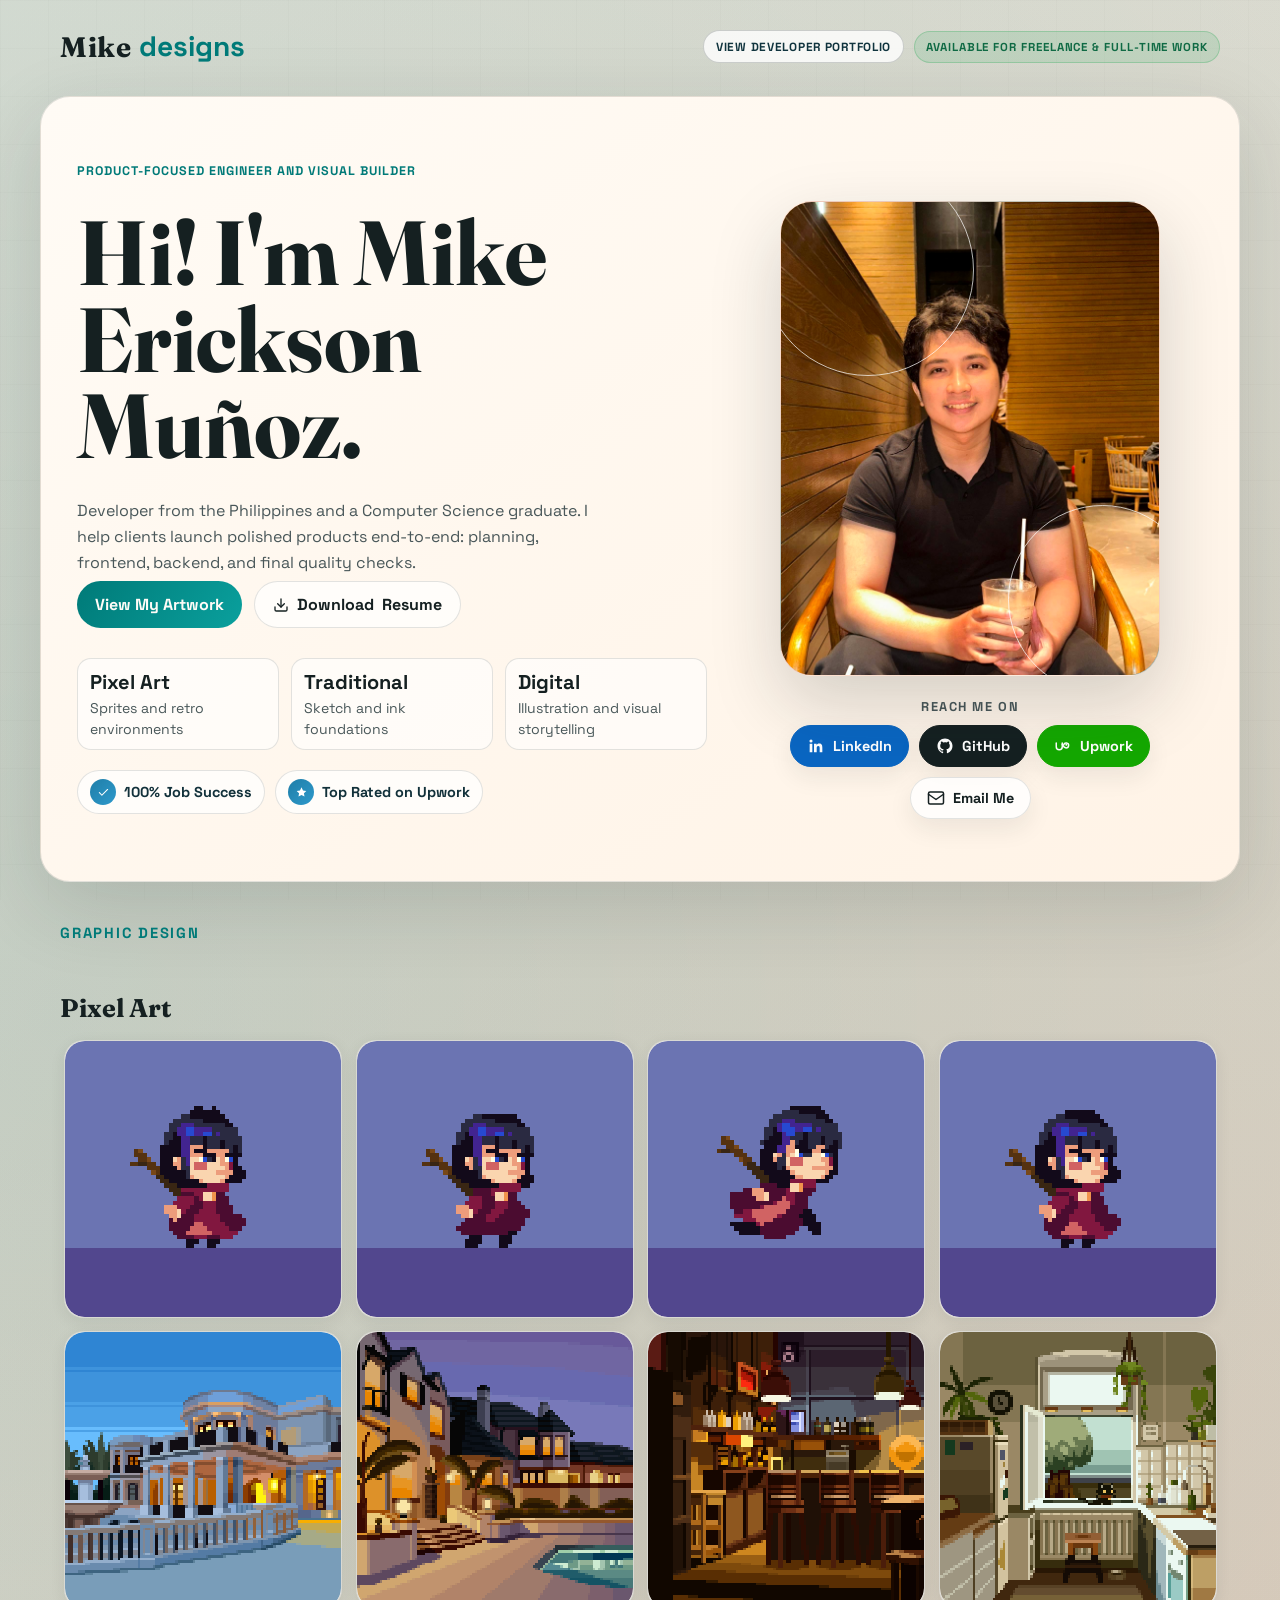
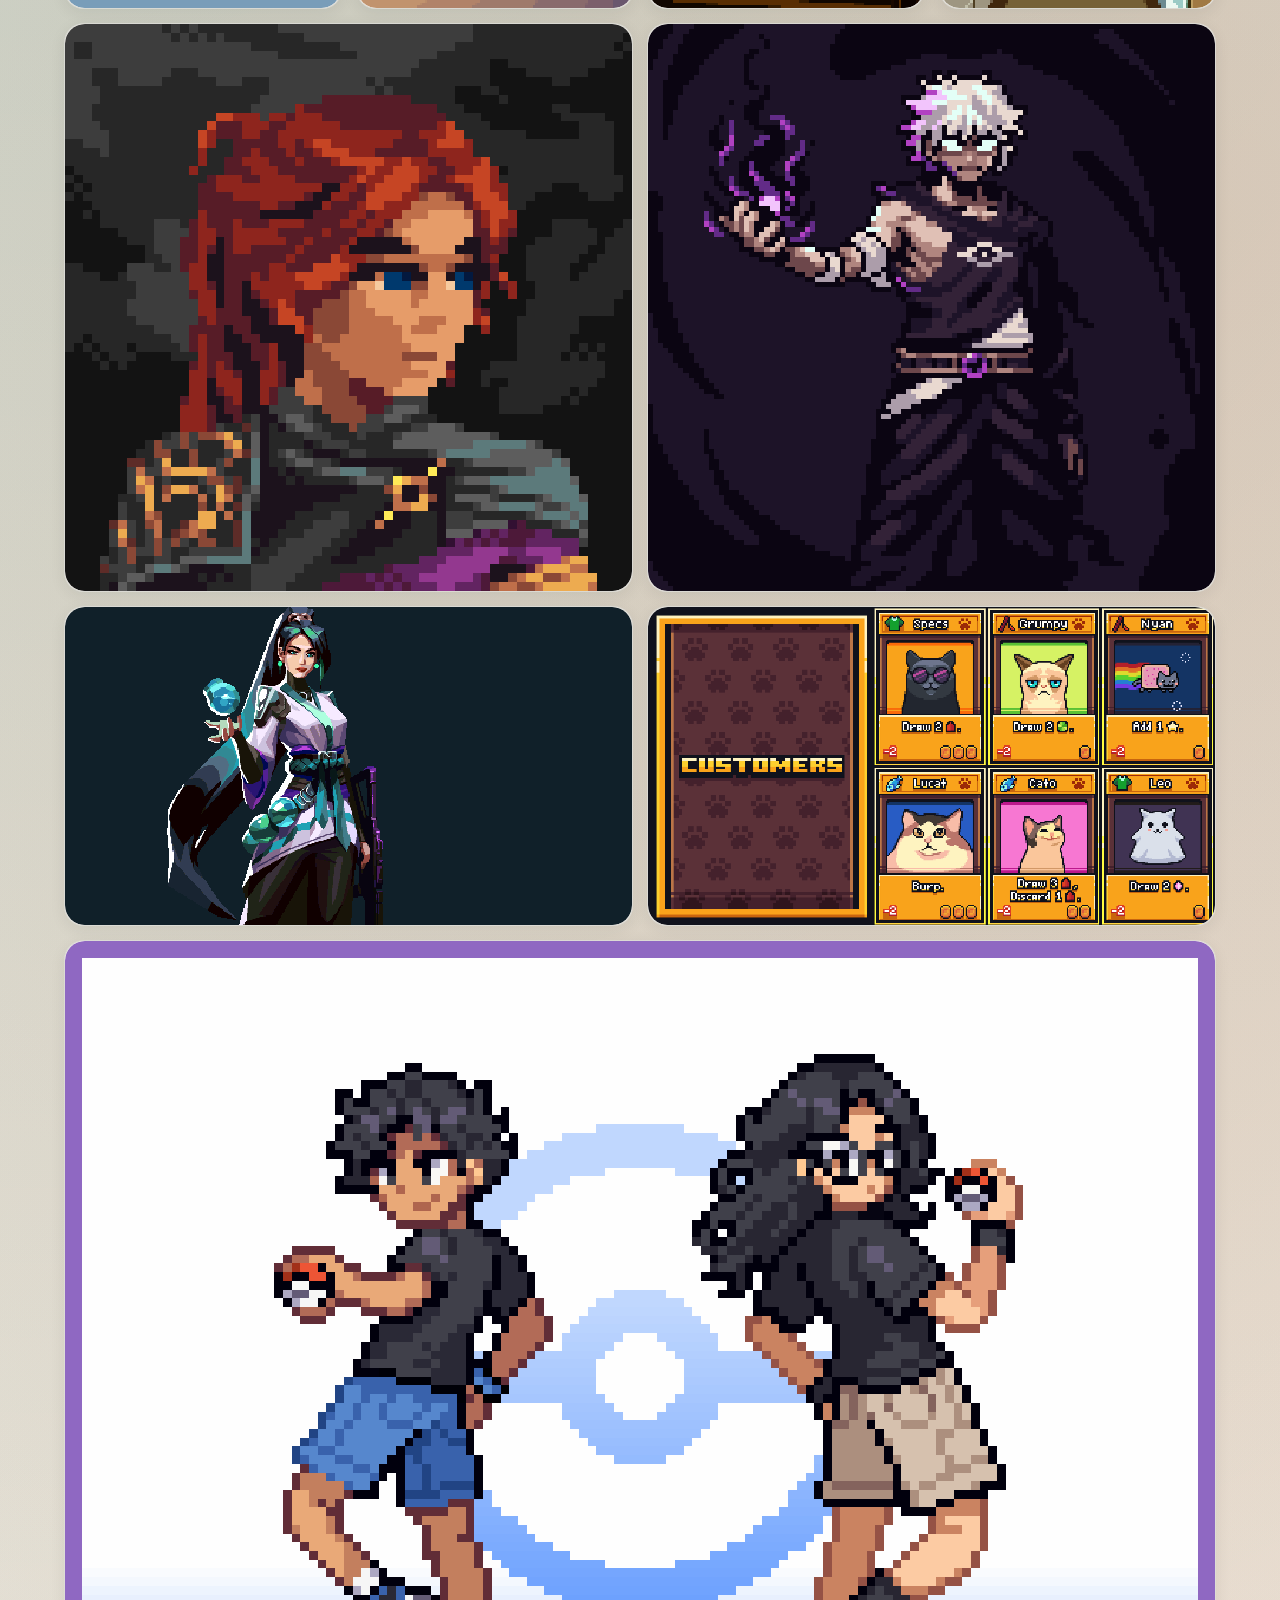
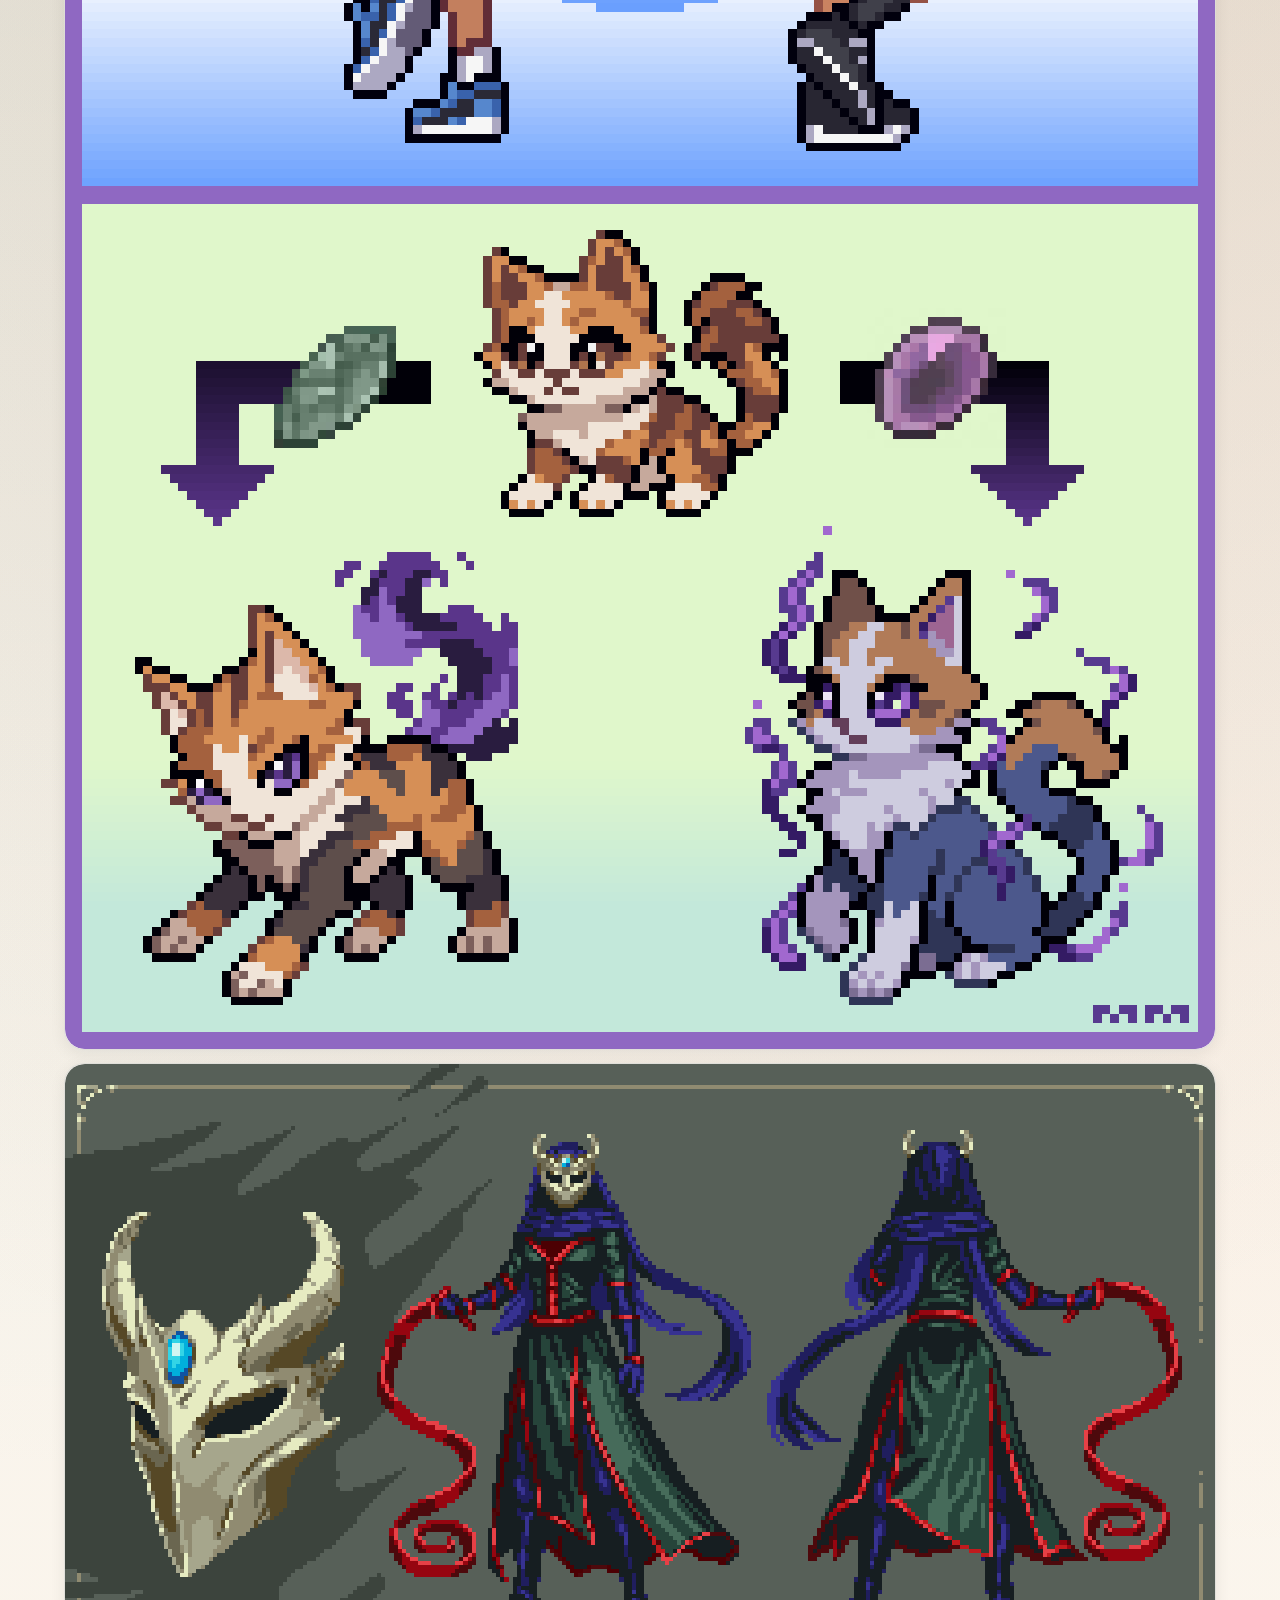
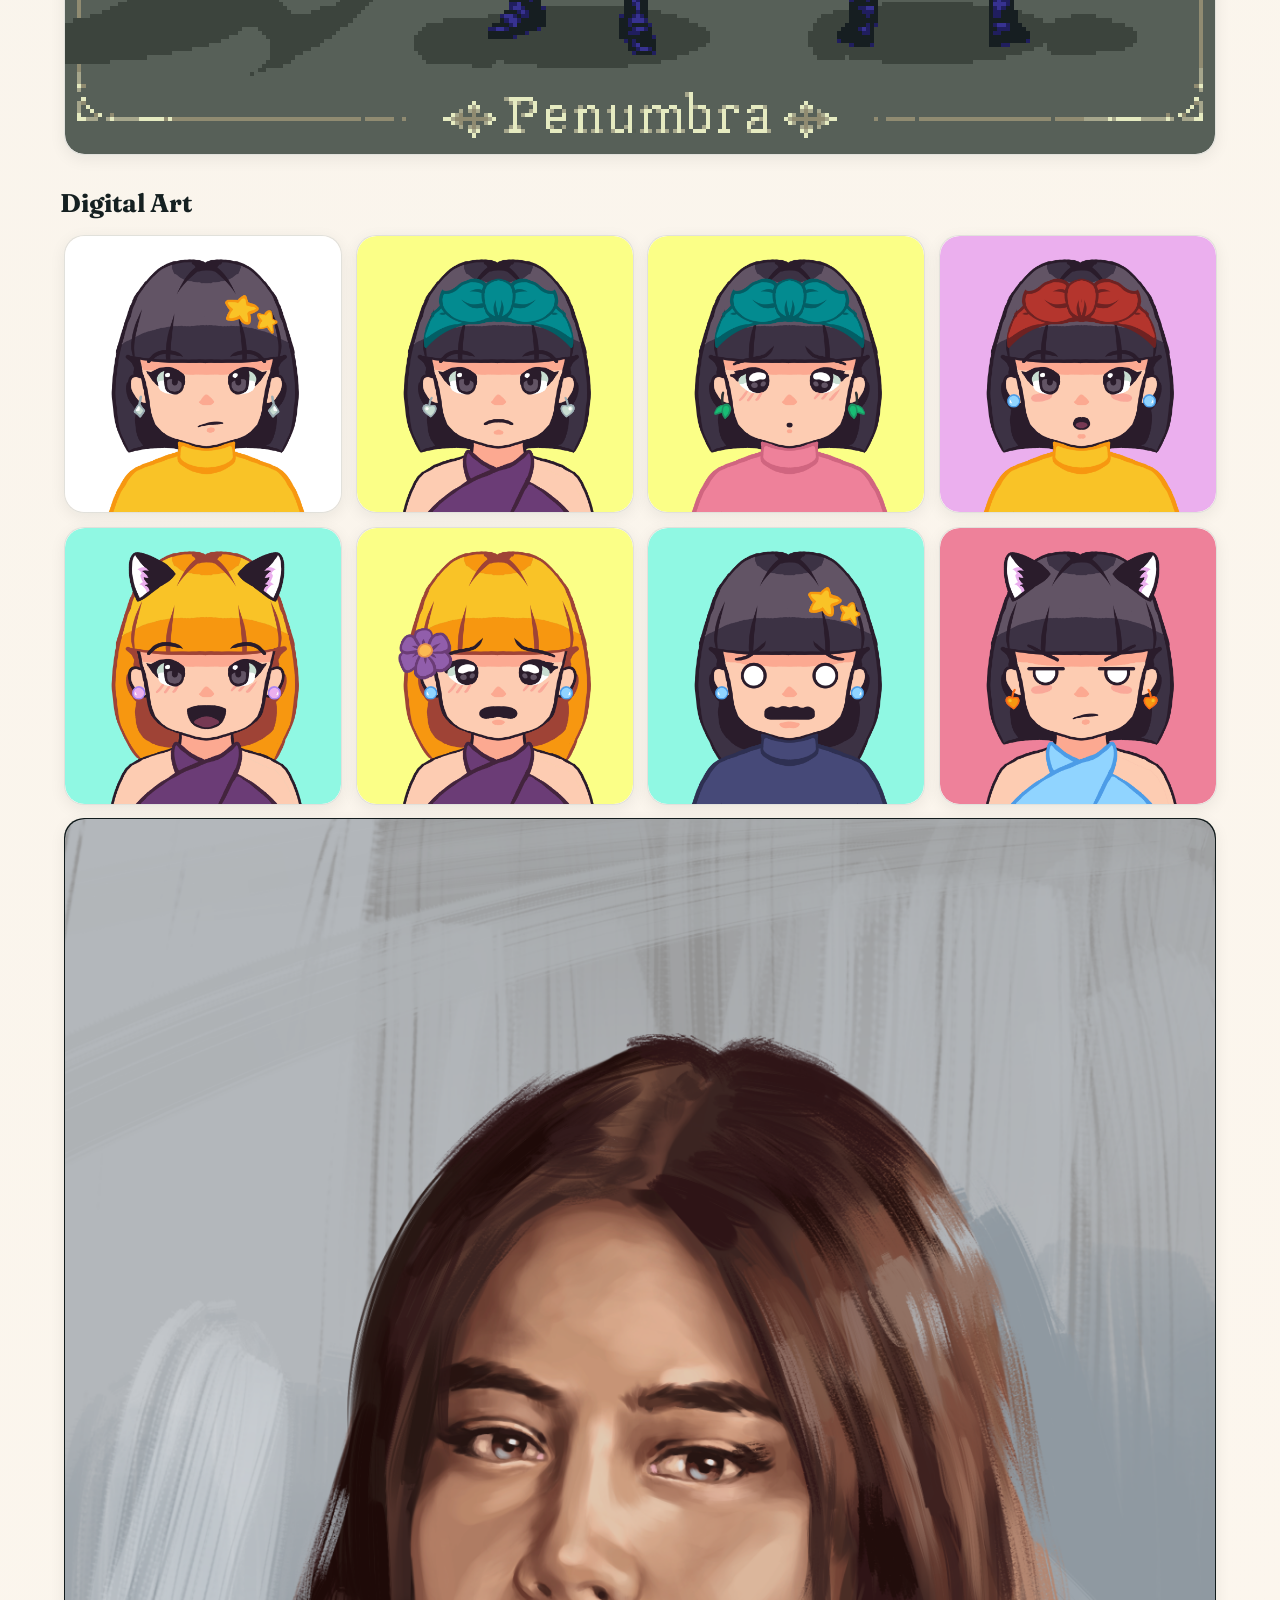
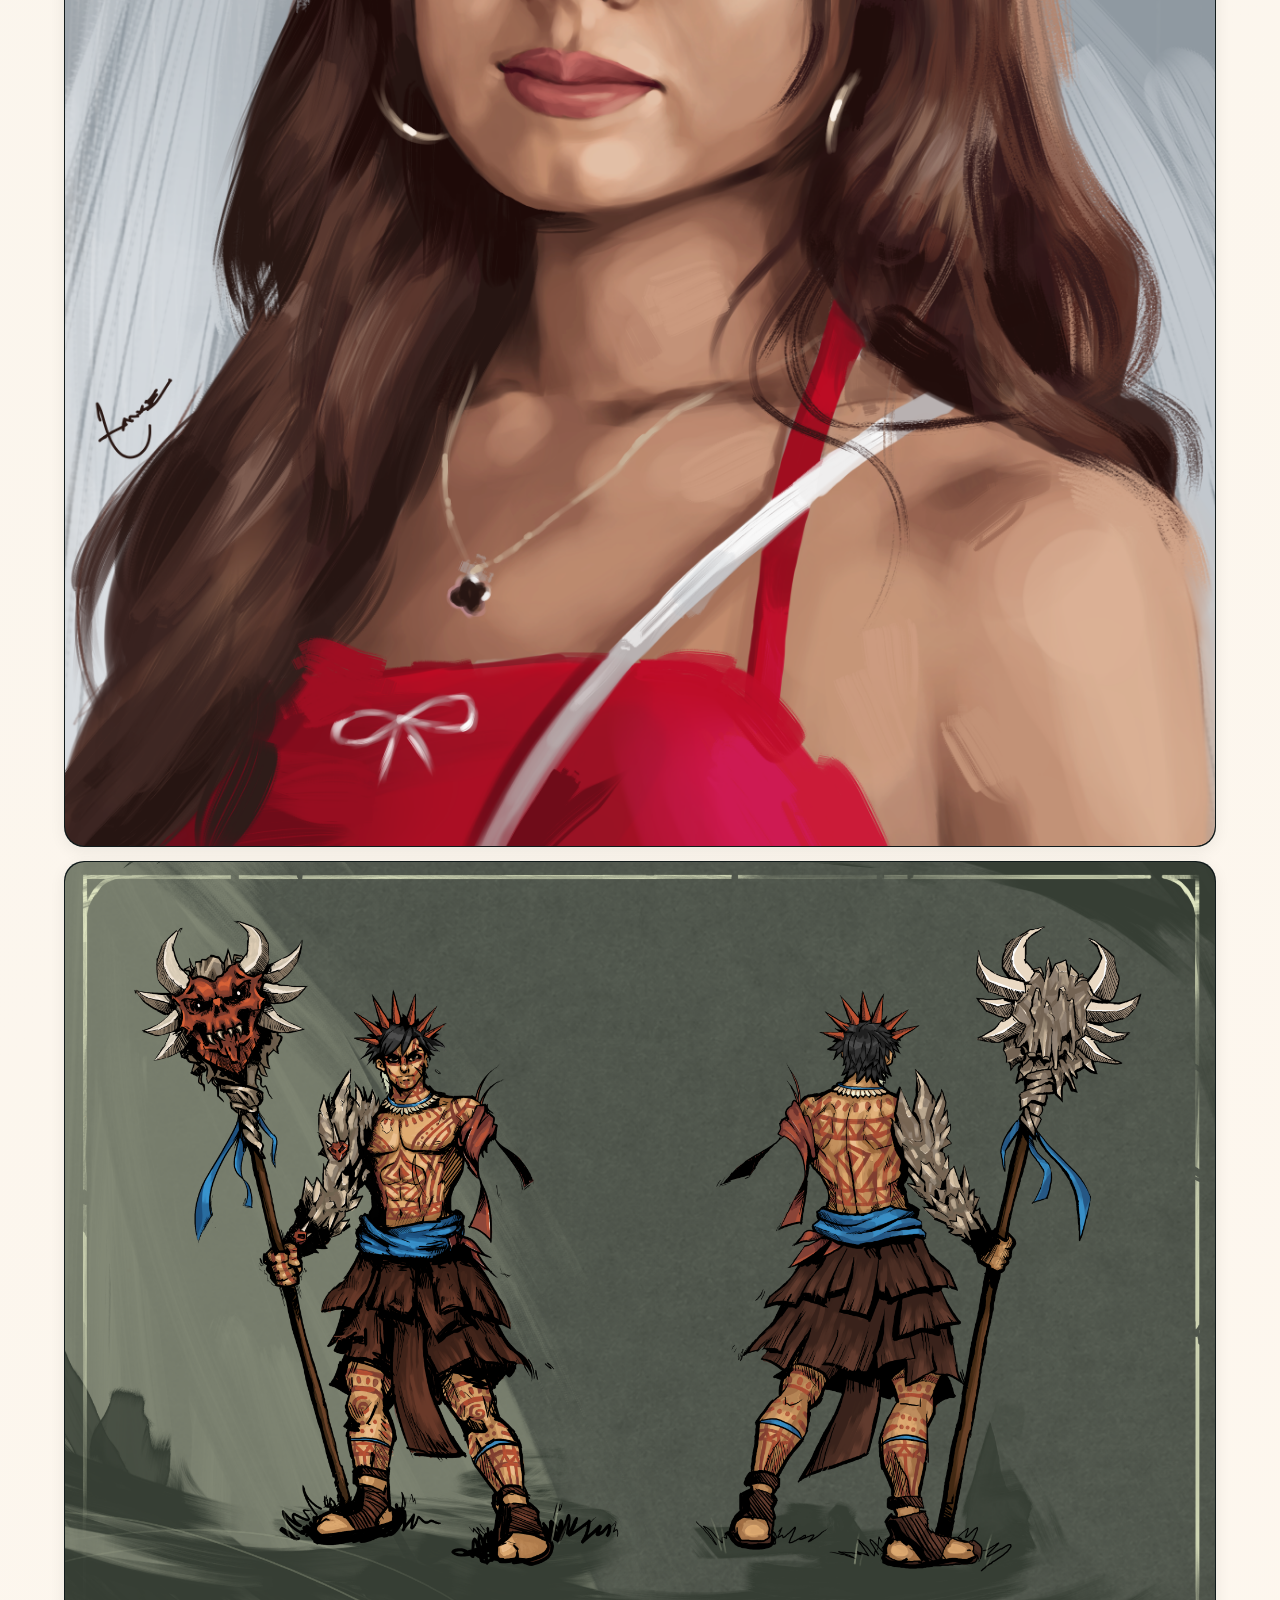
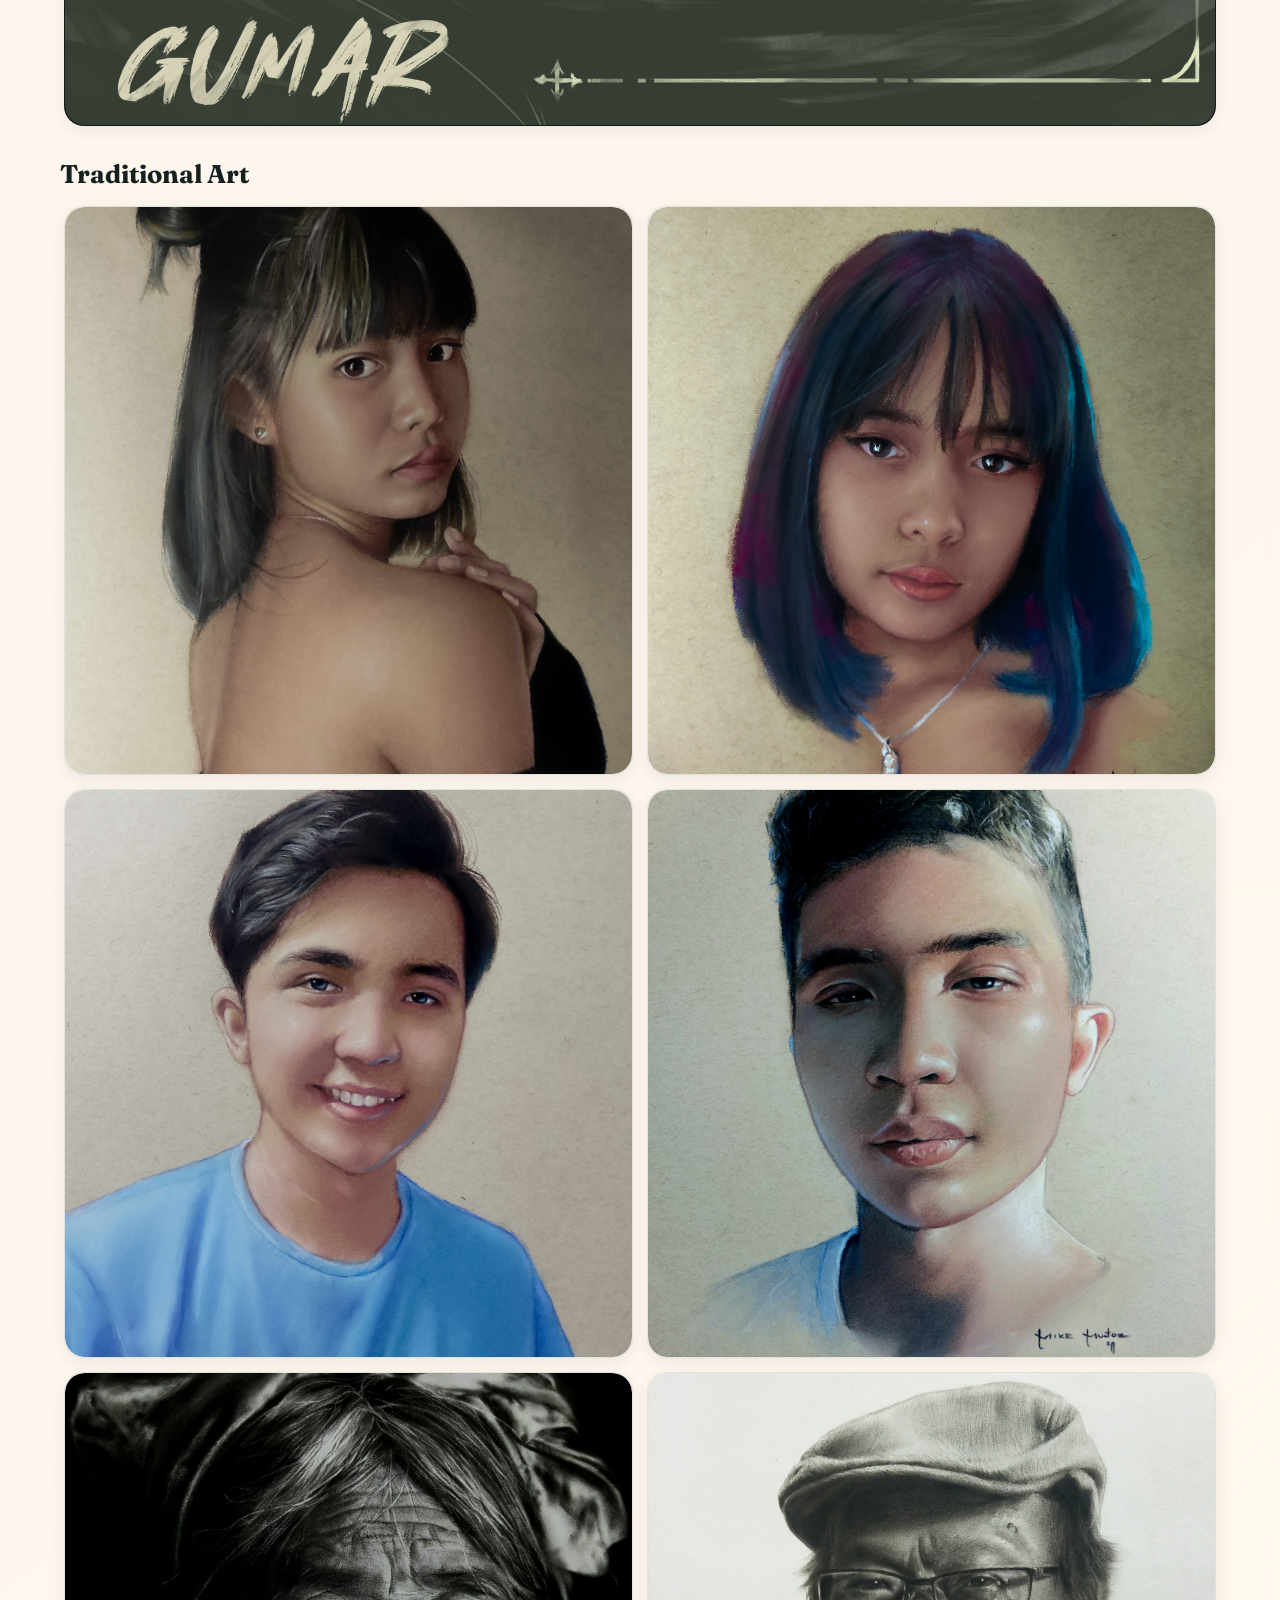
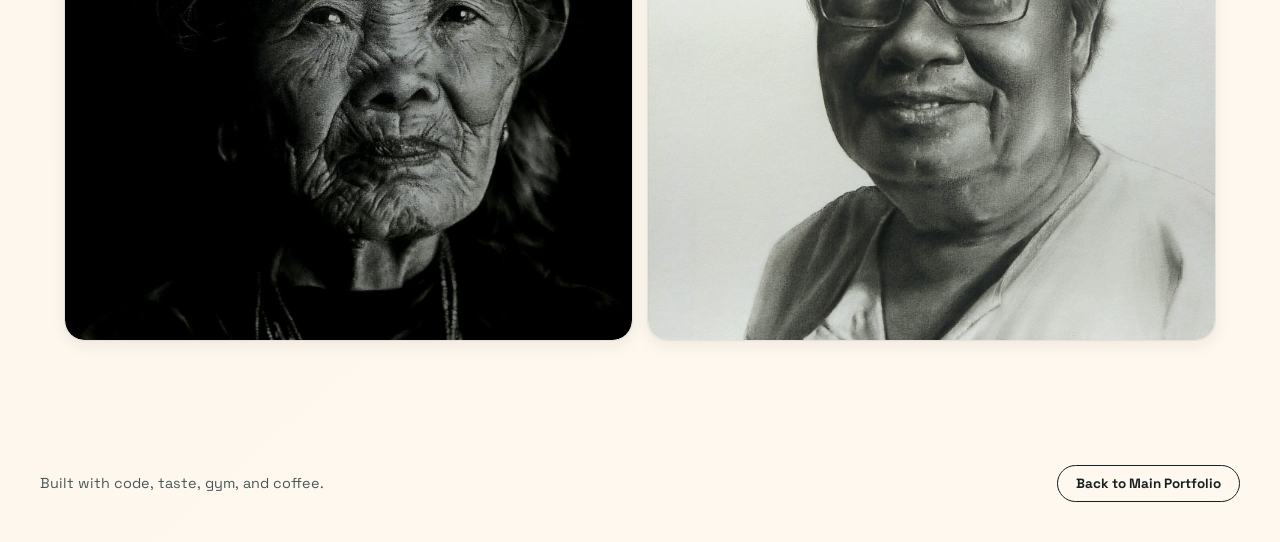
==== graphic-design.html @ b0fb74a9 "feat: add dedicated graphic design portfolio and hero/nav refinements" ====
<!DOCTYPE html>
<html lang="en">
<head>
  <meta charset="UTF-8" />
  <title>Mike Munoz | Graphic Design</title>
  <meta name="viewport" content="width=device-width, initial-scale=1.0" />
  <link rel="icon" href="assets/favicon.png" />
  <link rel="stylesheet" href="style.css" />
  <link rel="preconnect" href="https://fonts.googleapis.com" />
  <link rel="preconnect" href="https://fonts.gstatic.com" crossorigin />
  <link href="https://fonts.googleapis.com/css2?family=Fraunces:opsz,wght@9..144,600;9..144,700&family=Space+Grotesk:wght@400;500;700&display=swap" rel="stylesheet" />
</head>
<body>

<nav class="nav">
  <h2 class="brand-rotator">
    <span class="brand-static">Mike</span>
    <span class="rotator-window" aria-hidden="true">
      <span class="rotator-track">
        <span class="rotator-word">designs</span>
      </span>
    </span>
  </h2>

  <div class="nav-cta">
    <a href="index.html" class="portfolio-switch-btn">View Developer Portfolio</a>
    <span class="availability-pill">Available for freelance &amp; full-time work</span>
  </div>
</nav>

<section class="hero-editorial">
  <div class="hero-left">
    <p class="eyebrow">Product-focused engineer and visual builder</p>
    <div class="hero-inline-photo" aria-hidden="true">
      <img src="assets/self2.jpg" alt="" />
    </div>
    <h1>Hi! I'm Mike Erickson Muñoz.</h1>
    <p class="hero-copy">Developer from the Philippines and a Computer Science graduate. I help clients launch polished products end-to-end: planning, frontend, backend, and final quality checks.</p>
    <div class="cta-row">
      <a href="#graphic-gallery" class="cta primary">View My Artwork</a>
      <a href="Mike%20Munoz%20Resume.pdf" class="cta ghost" download>
        <svg width="16" height="16" viewBox="0 0 24 24" fill="none" stroke="currentColor" stroke-width="2" stroke-linecap="round" stroke-linejoin="round" aria-hidden="true"><path d="M21 15v4a2 2 0 0 1-2 2H5a2 2 0 0 1-2-2v-4"/><path d="M7 10l5 5 5-5"/><path d="M12 15V3"/></svg>
        <span class="cta-label-download">Download</span>
        <span class="cta-label-resume">Resume</span>
      </a>
    </div>
    <div class="hero-metrics">
      <div>
        <strong>Pixel Art</strong>
        <span>Sprites and retro environments</span>
      </div>
      <div>
        <strong>Traditional</strong>
        <span>Sketch and ink foundations</span>
      </div>
      <div>
        <strong>Digital</strong>
        <span>Illustration and visual storytelling</span>
      </div>
    </div>
    <div class="upwork-proof hero-proof hero-proof--laptop" aria-label="Upwork achievements">
      <div class="proof-badge">
        <span class="badge-icon" aria-hidden="true">
          <svg viewBox="0 0 24 24" focusable="false" aria-hidden="true">
            <path d="M20.29 5.71a1 1 0 0 0-1.41 0L9 15.59l-3.88-3.88a1 1 0 1 0-1.41 1.41l4.59 4.59a1 1 0 0 0 1.41 0l10.59-10.59a1 1 0 0 0-.01-1.41z"/>
          </svg>
        </span>
        <span>100% Job Success</span>
      </div>
      <div class="proof-badge">
        <span class="badge-icon" aria-hidden="true">
          <svg viewBox="0 0 24 24" focusable="false" aria-hidden="true">
            <path d="M12 2.5l2.77 5.62 6.2.9-4.48 4.37 1.06 6.18L12 16.66l-5.55 2.91 1.06-6.18L3.03 9.02l6.2-.9L12 2.5z"/>
          </svg>
        </span>
        <span>Top Rated on Upwork</span>
      </div>
    </div>
  </div>

  <div class="hero-right">
    <div class="portrait-card">
      <img src="assets/self2.jpg" alt="Mike portrait" class="portrait-image" />
      <div class="orbit orbit-a"></div>
      <div class="orbit orbit-b"></div>
    </div>
    <div class="hero-contact-card" aria-label="Contact links">
      <span class="hero-contact-label">Reach me on</span>
      <div class="hero-contact-actions">
        <a href="https://www.linkedin.com/in/mike-erickson-mu%C3%B1oz-6375aa391" target="_blank" rel="noopener noreferrer" class="hero-contact-btn hero-contact-btn--linkedin">
          <svg width="18" height="18" viewBox="0 0 24 24" fill="currentColor" aria-hidden="true"><path d="M20.45 20.45h-3.56v-5.57c0-1.33-.02-3.03-1.85-3.03-1.85 0-2.13 1.44-2.13 2.93v5.67H9.35V9h3.42v1.56h.05c.48-.9 1.64-1.85 3.37-1.85 3.6 0 4.26 2.37 4.26 5.46v6.28zM5.34 7.43a2.07 2.07 0 1 1 0-4.14 2.07 2.07 0 0 1 0 4.14zM7.12 20.45H3.55V9h3.57v11.45z"/></svg>
          LinkedIn
        </a>
        <a href="https://github.com/CreativeChonker" target="_blank" rel="noopener" class="hero-contact-btn hero-contact-btn--solid">
          <svg width="18" height="18" viewBox="0 0 24 24" fill="currentColor" aria-hidden="true"><path d="M12 2C6.477 2 2 6.484 2 12.017c0 4.425 2.865 8.18 6.839 9.504.5.092.682-.217.682-.483 0-.237-.008-.868-.013-1.703-2.782.605-3.369-1.343-3.369-1.343-.454-1.158-1.11-1.466-1.11-1.466-.908-.62.069-.608.069-.608 1.003.07 1.531 1.032 1.531 1.032.892 1.53 2.341 1.088 2.91.832.092-.647.35-1.088.636-1.338-2.22-.253-4.555-1.113-4.555-4.951 0-1.093.39-1.988 1.029-2.688-.103-.253-.446-1.272.098-2.65 0 0 .84-.27 2.75 1.026A9.564 9.564 0 0112 6.844c.85.004 1.705.115 2.504.337 1.909-1.296 2.747-1.027 2.747-1.027.546 1.379.202 2.398.1 2.651.64.7 1.028 1.595 1.028 2.688 0 3.848-2.339 4.695-4.566 4.943.359.309.678.92.678 1.855 0 1.338-.012 2.419-.012 2.747 0 .268.18.58.688.482A10.019 10.019 0 0022 12.017C22 6.484 17.522 2 12 2z"/></svg>
          GitHub
        </a>
        <a href="https://www.upwork.com" target="_blank" rel="noopener noreferrer" class="hero-contact-btn hero-contact-btn--upwork">
          <svg width="18" height="18" viewBox="0 0 24 24" fill="none" stroke="currentColor" stroke-width="2" stroke-linecap="round" stroke-linejoin="round" aria-hidden="true"><path d="M3 8v5a4 4 0 0 0 8 0V8"/><path d="M11 10c1.2 2.8 3 4.5 5.2 4.5a3.3 3.3 0 1 0-3.2-4.1"/><circle cx="16.4" cy="10.3" r="1.3" fill="currentColor" stroke="none"/></svg>
          Upwork
        </a>
        <a href="https://mail.google.com/mail/?view=cm&fs=1&to=mikemnz431@gmail.com" target="_blank" rel="noopener noreferrer" class="hero-contact-btn hero-contact-btn--outline">
          <svg width="18" height="18" viewBox="0 0 24 24" fill="none" stroke="currentColor" stroke-width="2" stroke-linecap="round" stroke-linejoin="round" aria-hidden="true"><rect x="2" y="4" width="20" height="16" rx="2"/><path d="M22 7l-10 7L2 7"/></svg>
          Email Me
        </a>
      </div>
    </div>
  </div>
</section>

<main>
  <section id="graphic-gallery" class="content-section graphic-design-section">
    <div class="section-intro">
      <p class="section-kicker">Graphic design</p>
    </div>

    <div class="art-group">
      <h4 class="art-group-title">Pixel Art</h4>
      <div class="pixel-gallery">
        <div class="pixel-item"><img src="assets/pixel/pixel-char-idle.gif" alt="Character idle animation" /></div>
        <div class="pixel-item"><img src="assets/pixel/pixel-char-jump.gif" alt="Character jump animation" /></div>
        <div class="pixel-item"><img src="assets/pixel/pixel-char-run.gif" alt="Character run animation" /></div>
        <div class="pixel-item"><img src="assets/pixel/pixel-char-death.gif" alt="Character death animation" /></div>

        <div class="pixel-item"><img src="assets/pixel/pixel-bg-84.png" alt="Pixel background 84" /></div>
        <div class="pixel-item"><img src="assets/pixel/pixel-bg-103.png" alt="Pixel background 103" /></div>
        <div class="pixel-item"><img src="assets/pixel/pixel-bg-106.png" alt="Pixel background 106" /></div>
        <div class="pixel-item"><img src="assets/pixel/pixel-bg-107.png" alt="Pixel background 107" /></div>

        <div class="pixel-item span-2"><img src="assets/pixel/pixel-maelle.png" alt="Pixel portrait Maelle" /></div>
        <div class="pixel-item span-2"><img src="assets/pixel/pixel-study.png" alt="Pixel art study" /></div>

        <div class="pixel-item span-2 wide"><img src="assets/pixel/pixel-sage-bg.gif" alt="Sage background animation" /></div>
        <div class="pixel-item span-2 wide"><img src="assets/pixel/pixel-card-game.png" alt="Pixel card game scene" /></div>

        <div class="pixel-item span-4"><img src="assets/pixel/pixel-happybday.png" alt="Happy birthday pixel artwork" /></div>
        <div class="pixel-item span-4"><img src="assets/pixel/concept_penumbra_10x.png" alt="Pixel art concept Penumbra" /></div>
      </div>
    </div>

    <div class="art-group">
      <h4 class="art-group-title">Digital Art</h4>
      <div class="pixel-gallery digital-gallery">
        <div class="pixel-item"><img src="assets/digital/1.jpg" alt="Digital artwork 1" /></div>
        <div class="pixel-item"><img src="assets/digital/2.jpg" alt="Digital artwork 2" /></div>
        <div class="pixel-item"><img src="assets/digital/3.jpg" alt="Digital artwork 3" /></div>
        <div class="pixel-item"><img src="assets/digital/4.jpg" alt="Digital artwork 4" /></div>
        <div class="pixel-item"><img src="assets/digital/5.jpg" alt="Digital artwork 5" /></div>
        <div class="pixel-item"><img src="assets/digital/6.jpg" alt="Digital artwork 6" /></div>
        <div class="pixel-item"><img src="assets/digital/7.jpg" alt="Digital artwork 7" /></div>
        <div class="pixel-item"><img src="assets/digital/8.jpg" alt="Digital artwork 8" /></div>
        <div class="pixel-item span-4"><img src="assets/digital/New3.png" alt="Digital artwork New3" /></div>
        <div class="pixel-item span-4"><img src="assets/digital/gumar_concept.png" alt="Digital artwork Gumar concept" /></div>
      </div>
    </div>

    <div class="art-group">
      <h4 class="art-group-title">Traditional Art</h4>
      <div class="pixel-gallery art-gallery">
        <div class="pixel-item span-2"><img src="assets/trad/color2.jpg" alt="Traditional color study 2" /></div>
        <div class="pixel-item span-2"><img src="assets/trad/color3.jpg" alt="Traditional color study 3" /></div>
        <div class="pixel-item span-2"><img src="assets/trad/color1.jpg" alt="Traditional color study 1" /></div>
        <div class="pixel-item span-2"><img src="assets/trad/color4.jpg" alt="Traditional color study 4" /></div>
        <div class="pixel-item span-2"><img src="assets/trad/charcoal1.jpg" alt="Traditional charcoal study 1" /></div>
        <div class="pixel-item span-2"><img src="assets/trad/charcoal2.jpg" alt="Traditional charcoal study 2" /></div>
      </div>
    </div>
  </section>
</main>

<footer>
  <div class="footer-inner">
    <span>Built with code, taste, gym, and coffee.</span>
    <div class="footer-links">
      <a href="index.html" class="footer-btn footer-btn--outline">Back to Main Portfolio</a>
    </div>
  </div>
</footer>

</body>
</html>
---- style.css ----
* {
  box-sizing: border-box;
  margin: 0;
  padding: 0;
}

html {
  scroll-behavior: smooth;
}

:root {
  --bg-base: #f6f2ea;
  --bg-fog: #fff8ef;
  --ink: #152021;
  --muted: #495759;
  --surface: rgba(255, 252, 247, 0.8);
  --line: rgba(21, 32, 33, 0.12);
  --accent-a: #007a78;
  --accent-b: #e55f2b;
  --accent-c: #f1b34d;
  --radius-xl: 30px;
  --radius-lg: 20px;
}

body.mode-design {
  --accent-a: #c6492d;
  --accent-b: #1f7da8;
  --accent-c: #ffc670;
}

body {
  font-family: "Space Grotesk", sans-serif;
  background:
    radial-gradient(circle at 5% 10%, rgba(0, 122, 120, 0.2), transparent 40%),
    radial-gradient(circle at 94% 18%, rgba(229, 95, 43, 0.22), transparent 35%),
    linear-gradient(140deg, var(--bg-base), var(--bg-fog));
  color: var(--ink);
  min-height: 100vh;
  overflow-x: hidden;
}

body::before {
  content: "";
  position: fixed;
  inset: 0;
  background-image: linear-gradient(rgba(0, 0, 0, 0.03) 1px, transparent 1px),
    linear-gradient(90deg, rgba(0, 0, 0, 0.03) 1px, transparent 1px);
  background-size: 48px 48px;
  pointer-events: none;
  opacity: 0.45;
  z-index: -2;
}

/* NAV */
.nav {
  max-width: 1200px;
  margin: 0 auto;
  padding: 30px 20px 10px;
  display: flex;
  justify-content: space-between;
  align-items: center;
}

.nav h2 {
  font-family: "Fraunces", serif;
  font-size: clamp(1.5rem, 2.2vw, 2rem);
  letter-spacing: 0.02em;
}

.brand-rotator {
  display: inline-flex;
  align-items: center;
  gap: 0.5rem;
}

.brand-static {
  line-height: 1;
}

.rotator-window {
  height: 1.2em;
  overflow: hidden;
  display: inline-flex;
  align-items: flex-start;
}

.rotator-track {
  display: flex;
  flex-direction: column;
  transition: transform 520ms cubic-bezier(0.22, 1, 0.36, 1);
  will-change: transform;
}

.rotator-word {
  display: block;
  height: 1.2em;
  line-height: 1.2;
  color: var(--accent-a);
  font-weight: 700;
  font-family: "Space Grotesk", sans-serif;
  letter-spacing: 0;
}

.nav-cta {
  display: inline-flex;
  align-items: center;
  gap: 10px;
}

.availability-pill {
  font-size: 0.72rem;
  font-weight: 700;
  letter-spacing: 0.08em;
  text-transform: uppercase;
  color: #0f6a44;
  padding: 8px 11px;
  border-radius: 999px;
  background: rgba(22, 163, 74, 0.12);
  border: 1px solid rgba(22, 163, 74, 0.25);
}

.portfolio-switch-btn {
  display: inline-flex;
  align-items: center;
  justify-content: center;
  text-decoration: none;
  font-size: 0.74rem;
  font-weight: 700;
  letter-spacing: 0.06em;
  text-transform: uppercase;
  color: #10343e;
  border: 1px solid rgba(21, 32, 33, 0.2);
  background: rgba(255, 255, 255, 0.8);
  padding: 8px 12px;
  border-radius: 999px;
  transition: transform 0.2s ease, box-shadow 0.2s ease, background 0.2s ease;
}

.portfolio-switch-btn:hover {
  transform: translateY(-1px);
  box-shadow: 0 10px 20px rgba(21, 32, 33, 0.12);
  background: #ffffff;
}

/* HERO */
.hero-editorial {
  width: min(1200px, calc(100% - 40px));
  max-width: 1200px;
  margin: 22px auto 14px;
  padding: 62px 36px;
  display: grid;
  grid-template-columns: 1.15fr 0.85fr;
  align-items: center;
  gap: 30px;
  border-radius: var(--radius-xl);
  border: 1px solid var(--line);
  background: linear-gradient(145deg, #fffbf5, #fff3e6);
  box-shadow: 0 24px 80px rgba(21, 32, 33, 0.14);
  overflow: hidden;
}

.hero-left {
  display: grid;
  gap: 16px;
}

.hero-inline-photo {
  display: none;
}

.eyebrow {
  text-transform: uppercase;
  letter-spacing: 0.08em;
  color: var(--accent-a);
  font-size: 0.78rem;
  font-weight: 700;
}

.hero-intro {
  font-family: "Fraunces", serif;
  font-size: clamp(1.15rem, 2.1vw, 1.55rem);
  line-height: 1.1;
  color: var(--accent-a);
  font-weight: 700;
}

.hero-left h1 {
  font-family: "Fraunces", serif;
  font-size: clamp(2.8rem, 7.1vw, 6rem);
  line-height: 0.95;
  max-width: 16ch;
  margin-top: 14px;
  margin-bottom: 14px;
}

.hero-copy {
  color: var(--muted);
  max-width: 52ch;
  line-height: 1.6;
  margin-bottom: 0;
}

.cta-row {
  display: flex;
  gap: 12px;
  margin-top: -10px;
}

.cta {
  display: inline-flex;
  align-items: center;
  gap: 8px;
  text-decoration: none;
  padding: 12px 18px;
  border-radius: 999px;
  font-weight: 700;
  transition: transform 0.2s ease, box-shadow 0.2s ease;
}

.cta.primary {
  color: #fffcf7;
  background: linear-gradient(125deg, var(--accent-a), #0aa09d);
}

.cta.ghost {
  color: var(--ink);
  border: 1px solid var(--line);
  background: rgba(255, 255, 255, 0.68);
}

.cta:hover {
  transform: translateY(-2px);
  box-shadow: 0 10px 22px rgba(21, 32, 33, 0.14);
}

.hero-metrics {
  margin-top: 14px;
  display: grid;
  grid-template-columns: repeat(3, minmax(0, 1fr));
  gap: 12px;
}

.hero-metrics div {
  border: 1px solid var(--line);
  border-radius: 14px;
  padding: 10px 12px;
  background: rgba(255, 255, 255, 0.6);
}

.hero-metrics strong {
  display: block;
  font-size: 1.25rem;
  margin-bottom: 2px;
}

.hero-metrics span {
  color: var(--muted);
  font-size: 0.88rem;
}

.upwork-proof {
  margin-top: 12px;
  display: flex;
  flex-wrap: wrap;
  gap: 10px;
}

.proof-badge {
  display: inline-flex;
  align-items: center;
  gap: 8px;
  border: 1px solid var(--line);
  border-radius: 999px;
  padding: 8px 12px;
  background: rgba(255, 255, 255, 0.72);
  color: #12313a;
  font-size: 0.9rem;
  font-weight: 700;
}

.badge-icon {
  width: 26px;
  height: 26px;
  display: inline-flex;
  align-items: center;
  justify-content: center;
  border-radius: 999px;
  background: linear-gradient(135deg, #1f7ea8, #2e99cb);
  color: #fff;
}

.badge-icon svg {
  width: 13px;
  height: 13px;
  fill: currentColor;
}

.hero-right {
  display: grid;
  justify-items: center;
  align-content: start;
  align-self: start;
  gap: 16px;
  margin-top: 42px;
}

.portrait-card {
  width: min(380px, 100%);
  aspect-ratio: 4 / 5;
  position: relative;
  border-radius: 32px;
  overflow: hidden;
  background:
    radial-gradient(circle at 20% 24%, rgba(229, 95, 43, 0.6), transparent 40%),
    radial-gradient(circle at 82% 84%, rgba(0, 122, 120, 0.65), transparent 45%),
    linear-gradient(160deg, #ffe6ce, #f8bfa2 42%, #d18f73 100%);
  border: 1px solid rgba(255, 255, 255, 0.45);
  box-shadow: 0 28px 70px rgba(21, 32, 33, 0.18);
}

.hero-contact-card {
  width: min(380px, 100%);
  margin-top: 6px;
  padding-top: 0;
  display: flex;
  flex-direction: column;
  align-items: center;
  gap: 10px;
}

.hero-proof {
  width: min(380px, 100%);
  margin-top: 4px;
  justify-content: center;
  flex-wrap: nowrap;
}

.hero-proof .proof-badge {
  white-space: nowrap;
}

.hero-proof--laptop {
  display: flex;
  justify-content: flex-start;
  flex-wrap: nowrap;
  width: 100%;
}

.hero-proof--right {
  display: none !important;
}

.hero-contact-label {
  font-size: 0.8rem;
  font-weight: 700;
  letter-spacing: 0.12em;
  text-transform: uppercase;
  color: var(--muted);
}

.hero-contact-actions {
  display: flex;
  flex-wrap: wrap;
  justify-content: center;
  gap: 10px;
}

.hero-contact-btn {
  display: inline-flex;
  align-items: center;
  gap: 8px;
  text-decoration: none;
  padding: 11px 16px;
  border-radius: 999px;
  border: 1px solid var(--line);
  font-size: 0.9rem;
  font-weight: 700;
  color: var(--ink);
  background: rgba(255, 255, 255, 0.82);
  box-shadow: 0 10px 24px rgba(21, 32, 33, 0.08);
  transition: transform 0.2s ease, box-shadow 0.2s ease, background 0.2s ease, color 0.2s ease;
}

.hero-contact-btn:hover {
  transform: translateY(-2px);
  box-shadow: 0 16px 30px rgba(21, 32, 33, 0.12);
}

.hero-contact-btn--solid {
  background: var(--ink);
  border-color: var(--ink);
  color: #fff;
}

.hero-contact-btn--solid:hover {
  background: var(--accent-a);
  border-color: var(--accent-a);
}

.hero-contact-btn--linkedin {
  background: #0a66c2;
  border-color: #0a66c2;
  color: #fff;
}

.hero-contact-btn--linkedin:hover {
  background: #0057a6;
  border-color: #0057a6;
}

.hero-contact-btn--outline:hover {
  background: #fff;
}

.hero-contact-btn--upwork {
  background: #14a800;
  border-color: #14a800;
  color: #fff;
}

.hero-contact-btn--upwork:hover {
  background: #108a00;
  border-color: #108a00;
}

.portrait-image {
  position: absolute;
  inset: 0;
  width: 100%;
  height: 100%;
  object-fit: cover;
  object-position: center top;
  filter: saturate(1.03) contrast(1.02);
}

.portrait-image.designer-variant {
  filter: saturate(0.95) contrast(1.06) brightness(0.98);
  object-position: center 24%;
}

.orbit {
  position: absolute;
  border-radius: 999px;
  border: 1px solid rgba(255, 255, 255, 0.7);
  z-index: 2;
}

.orbit-a {
  width: 56%;
  aspect-ratio: 1;
  left: -5%;
  top: -8%;
  animation: spinOrbit 16s linear infinite;
}

.orbit-b {
  width: 50%;
  aspect-ratio: 1;
  right: -10%;
  bottom: -4%;
  animation: spinOrbit 13s linear infinite reverse;
}

/* CONTENT */
main {
  max-width: 1200px;
  margin: 0 auto;
  padding: 28px 20px 80px;
}

.content-section + .content-section {
  margin-top: 56px;
}

.section-intro {
  margin-bottom: 22px;
}

.section-kicker {
  margin: 0;
  text-transform: uppercase;
  letter-spacing: 0.08em;
  color: var(--accent-a);
  font-size: 0.78rem;
  font-weight: 700;
}

.section-intro h3 {
  margin-top: 8px;
  font-family: "Fraunces", serif;
  font-size: clamp(1.6rem, 2.8vw, 2.2rem);
}

.section-actions {
  margin-top: 14px;
}

.graphic-design-section {
  display: grid;
  gap: 28px;
}

.graphic-design-section > .section-intro .section-kicker {
  font-size: 0.92rem;
  letter-spacing: 0.12em;
}

.art-group {
  display: grid;
  gap: 12px;
}

.art-group-title {
  font-family: "Fraunces", serif;
  font-size: clamp(1.2rem, 2vw, 1.6rem);
}

.hire-strip {
  border: 1px solid var(--line);
  border-radius: var(--radius-xl);
  background: linear-gradient(140deg, rgba(255, 251, 245, 0.92), rgba(255, 246, 236, 0.86));
  box-shadow: 0 18px 46px rgba(21, 32, 33, 0.1);
  padding: 28px;
  display: grid;
  grid-template-columns: 1.1fr 0.9fr;
  gap: 24px;
  margin-bottom: 56px;
}

.hire-strip-main {
  display: grid;
  gap: 10px;
}

.hire-strip-main h3 {
  font-family: "Fraunces", serif;
  font-size: clamp(1.45rem, 2.3vw, 2rem);
  line-height: 1.18;
  max-width: 22ch;
}

.hire-strip-main p {
  color: var(--muted);
  max-width: 54ch;
  line-height: 1.65;
}

.hire-points {
  display: grid;
  gap: 10px;
}

.hire-point {
  border: 1px solid var(--line);
  border-radius: 14px;
  padding: 12px 14px;
  background: rgba(255, 255, 255, 0.74);
  display: grid;
  gap: 4px;
}

.hire-point strong {
  font-size: 0.95rem;
}

.hire-point span {
  color: var(--muted);
  font-size: 0.9rem;
}

/* SKILLS */
.stack-grid {
  display: grid;
  grid-template-columns: repeat(auto-fit, minmax(250px, 1fr));
  gap: 22px;
}

.stack-card {
  padding: 24px;
  border-radius: var(--radius-lg);
  color: #fffdfb;
  box-shadow: 0 20px 38px rgba(21, 32, 33, 0.2);
}

.stack-card.frontend {
  background: linear-gradient(140deg, #006b69, #0ba8a5);
}

.stack-card.backend {
  background: linear-gradient(140deg, #d45522, #ee8a56);
}

.stack-card.product {
  background: linear-gradient(140deg, #1f6f9b, #3f9bc8);
}

.stack-card ul {
  list-style: none;
  margin-top: 14px;
  display: grid;
  gap: 8px;
}

.stack-pills {
  display: flex;
  flex-wrap: wrap;
  gap: 8px;
  margin-top: 18px;
}

.tech-pill {
  display: inline-flex;
  align-items: center;
  gap: 7px;
  background: #f0f0f0;
  border: 1px solid #f0f0f0;
  color: #1a1a1a;
  font-family: "Space Grotesk", sans-serif;
  font-size: 0.9rem;
  font-weight: 500;
  padding: 7px 14px 7px 10px;
  border-radius: 100px;
  transition: background 0.2s ease, box-shadow 0.2s ease;
}

.tech-pill:hover {
  background: #ffffff;
  box-shadow: 0 4px 12px rgba(255, 255, 255, 0.4);
}

.tech-pill img,
.tech-pill-svg {
  width: 16px;
  height: 16px;
  flex-shrink: 0;
}

.stack-card h4 {
  font-family: "Fraunces", serif;
  font-size: 1.4rem;
}

/* PORTFOLIO */
/* ── Pixel Art Instagram Gallery ── */
.pixel-gallery {
  display: grid;
  grid-template-columns: repeat(4, 1fr);
  gap: 14px;
  background: transparent;
  padding: 4px;
}

.pixel-item {
  overflow: hidden;
  background: var(--surface);
  border: 1px solid var(--line);
  border-radius: var(--radius-lg);
  aspect-ratio: 1;
  cursor: pointer;
  box-shadow: 0 4px 16px rgba(21, 32, 33, 0.07);
  transform-style: preserve-3d;
  will-change: transform;
  transition: box-shadow 0.28s ease;
  position: relative;
}

.pixel-item::after {
  content: "";
  position: absolute;
  inset: 0;
  border-radius: var(--radius-lg);
  background: radial-gradient(circle at var(--shine-x, 50%) var(--shine-y, 30%), rgba(255,255,255,0.22) 0%, transparent 65%);
  opacity: 0;
  pointer-events: none;
  transition: opacity 0.2s ease;
  z-index: 2;
}

.pixel-item:hover::after {
  opacity: 1;
}

.pixel-item.span-2 {
  grid-column: span 2;
  aspect-ratio: 1;
}

.pixel-item.span-2.wide {
  aspect-ratio: 16/9;
}

.pixel-item.span-4 {
  grid-column: span 4;
  aspect-ratio: auto;
}

.pixel-item img {
  width: 100%;
  height: 100%;
  object-fit: cover;
  image-rendering: pixelated;
  image-rendering: crisp-edges;
  display: block;
  border-radius: var(--radius-lg);
  pointer-events: none;
  user-select: none;
  -webkit-user-drag: none;
  -webkit-user-select: none;
}

.pixel-item.span-4 img {
  object-fit: contain;
  background: var(--surface);
}

.digital-gallery .pixel-item img {
  object-fit: cover;
  image-rendering: auto;
}

.digital-gallery .pixel-item.span-4 {
  background: #111a1b;
}

.digital-gallery .pixel-item.span-4 img {
  object-fit: contain;
  background: #111a1b;
}

.art-gallery .pixel-item img {
  image-rendering: auto;
}

/* ── Card Grid ── */
.card-grid {
  display: grid;
  grid-template-columns: repeat(2, minmax(0, 1fr));
  gap: 22px;
}

.project-card--featured {
  grid-column: span 2;
  border-color: rgba(0, 122, 120, 0.22);
  box-shadow: 0 22px 48px rgba(21, 32, 33, 0.16);
}

.project-card--featured .project-thumb {
  aspect-ratio: 16/8.5;
}

.featured-chip {
  display: inline-flex;
  align-items: center;
  align-self: flex-start;
  margin-bottom: 2px;
  padding: 5px 10px;
  border-radius: 999px;
  font-size: 0.68rem;
  font-weight: 700;
  letter-spacing: 0.08em;
  text-transform: uppercase;
  color: var(--accent-a);
  background: rgba(0, 122, 120, 0.08);
  border: 1px solid rgba(0, 122, 120, 0.12);
}

.project-card {
  background: var(--surface);
  border-radius: var(--radius-lg);
  border: 1px solid var(--line);
  backdrop-filter: blur(6px);
  box-shadow: 0 14px 34px rgba(21, 32, 33, 0.12);
  transition: transform 0.24s ease, box-shadow 0.24s ease;
  overflow: hidden;
  display: flex;
  flex-direction: column;
}

.project-card--coming-soon {
  border-style: dashed;
  border-width: 2px;
  border-color: rgba(21, 32, 33, 0.22);
  background:
    radial-gradient(circle at top right, rgba(0, 122, 120, 0.08), transparent 42%),
    linear-gradient(180deg, rgba(255, 255, 255, 0.72), rgba(255, 255, 255, 0.9));
  box-shadow: none;
}

.project-card--coming-soon:hover {
  transform: none;
  box-shadow: none;
}

.project-meta--coming-soon {
  min-height: 100%;
  justify-content: center;
  align-items: flex-start;
  padding: 30px 24px;
}

.project-card--coming-soon h4 {
  font-size: 1.85rem;
}

.project-card--coming-soon p {
  max-width: 22ch;
}

.project-thumb {
  width: 100%;
  aspect-ratio: 16/9;
  background: var(--line);
  overflow: hidden;
}

.project-thumb img {
  width: 100%;
  height: 100%;
  object-fit: cover;
  display: block;
}

.project-thumb--placeholder {
  background: linear-gradient(135deg, rgba(0,122,120,0.08), rgba(0,122,120,0.03));
}

.project-meta {
  padding: 22px 24px 24px;
  display: flex;
  flex-direction: column;
  gap: 10px;
  flex: 1;
}

.project-meta-top {
  display: flex;
  align-items: center;
  justify-content: space-between;
  gap: 8px;
}

.project-status {
  font-size: 0.7rem;
  font-weight: 700;
  letter-spacing: 0.06em;
  text-transform: uppercase;
  padding: 4px 10px;
  border-radius: 999px;
  white-space: nowrap;
}

.status-done {
  background: rgba(21, 32, 33, 0.07);
  color: var(--muted);
}

.status-wip {
  background: rgba(198, 73, 45, 0.1);
  color: var(--accent-b);
}

.status-live {
  background: rgba(22, 163, 74, 0.12);
  color: #16a34a;
  display: inline-flex;
  align-items: center;
  gap: 5px;
}

.live-dot {
  width: 6px;
  height: 6px;
  border-radius: 50%;
  background: #16a34a;
  animation: pulse-dot 1.8s ease infinite;
}

@keyframes pulse-dot {
  0%, 100% { opacity: 1; transform: scale(1); }
  50% { opacity: 0.5; transform: scale(0.7); }
}

.project-link {
  display: inline-flex;
  align-items: center;
  gap: 6px;
  margin-top: auto;
  padding: 9px 18px;
  border-radius: 999px;
  font-size: 0.82rem;
  font-weight: 700;
  font-family: "Space Grotesk", sans-serif;
  text-decoration: none;
  background: var(--ink);
  color: #fff;
  align-self: flex-start;
  transition: background 0.22s ease, transform 0.2s ease;
}

.project-link:hover {
  background: var(--accent-a);
  transform: translateY(-2px);
}

.project-skills {
  display: flex;
  flex-wrap: wrap;
  gap: 6px;
  margin-top: 4px;
}

.project-skills span {
  font-size: 0.72rem;
  font-weight: 600;
  padding: 4px 10px;
  border-radius: 999px;
  background: var(--bg-base);
  border: 1px solid var(--line);
  color: var(--ink);
  letter-spacing: 0.03em;
}

.project-card:hover {
  transform: translateY(-5px);
  box-shadow: 0 22px 40px rgba(21, 32, 33, 0.18);
}

.tag {
  display: inline-block;
  margin-bottom: 10px;
  padding: 6px 10px;
  border-radius: 999px;
  font-size: 0.72rem;
  text-transform: uppercase;
  letter-spacing: 0.08em;
  color: var(--accent-a);
  background: rgba(0, 122, 120, 0.12);
}

.project-card h4 {
  font-family: "Fraunces", serif;
  font-size: 1.5rem;
}

.project-card p {
  color: var(--muted);
  line-height: 1.6;
}

/* FOOTER */
footer {
  padding: 40px 36px;
  color: var(--muted);
  font-size: 0.9rem;
}

.footer-inner {
  max-width: 1200px;
  margin: 0 auto;
  display: flex;
  align-items: center;
  justify-content: space-between;
  flex-wrap: wrap;
  gap: 16px;
}

.footer-links {
  display: flex;
  flex-wrap: wrap;
  gap: 10px;
}

.footer-btn {
  display: inline-flex;
  align-items: center;
  gap: 7px;
  padding: 9px 18px;
  border-radius: 999px;
  font-size: 0.84rem;
  font-weight: 700;
  font-family: "Space Grotesk", sans-serif;
  text-decoration: none;
  background: var(--ink);
  color: #fff;
  border: 1px solid var(--ink);
  transition: background 0.22s ease, color 0.22s ease, transform 0.2s ease;
}

.footer-btn:hover {
  background: var(--accent-a);
  border-color: var(--accent-a);
  transform: translateY(-2px);
}

.footer-btn--outline {
  background: transparent;
  color: var(--ink);
}

.footer-btn--outline:hover {
  background: var(--accent-a);
  color: #fff;
  border-color: var(--accent-a);
}

.footer-btn--linkedin {
  background: #0a66c2;
  border-color: #0a66c2;
  color: #fff;
}

.footer-btn--linkedin:hover {
  background: #0057a6;
  border-color: #0057a6;
}

@media (max-width: 1200px) and (min-width: 901px) {
  .hero-editorial {
    align-items: start;
    padding: 42px 30px 34px;
  }

  .hero-right {
    margin-top: 0;
  }

  .hero-proof--laptop {
    display: flex;
    justify-content: flex-start;
    margin-top: 10px;
    flex-wrap: nowrap;
    align-items: center;
  }

  .hero-proof--right {
    display: block;
  }

  .hero-proof--right .proof-badge {
    display: none;
  }

  .hero-proof--right::before {
    content: "100% Job Success \2022 Top Rated on Upwork";
    display: flex;
    align-items: center;
    justify-content: center;
    padding: 9px 12px;
    border: 1px solid var(--line);
    border-radius: 999px;
    background: rgba(255, 255, 255, 0.72);
    color: #12313a;
    font-size: 0.81rem;
    font-weight: 700;
    line-height: 1.25;
    text-align: center;
  }
}

.hero-left > * {
  animation: riseIn 700ms ease both;
}

.hero-left > *:nth-child(2) {
  animation-delay: 90ms;
}

.hero-left > *:nth-child(3) {
  animation-delay: 160ms;
}

.hero-left > *:nth-child(4) {
  animation-delay: 230ms;
}

.hero-left > *:nth-child(5) {
  animation-delay: 300ms;
}

.stack-grid .stack-card,
.card-grid .project-card {
  animation: riseIn 560ms ease both;
}

.stack-grid > *:nth-child(2),
.card-grid > *:nth-child(2) {
  animation-delay: 70ms;
}

.stack-grid > *:nth-child(3),
.card-grid > *:nth-child(3) {
  animation-delay: 140ms;
}

/* ── Project Drawer ── */
#projectDrawerOverlay {
  position: fixed;
  inset: 0;
  z-index: 900;
  background: rgba(21, 32, 33, 0.7);
  backdrop-filter: blur(6px);
  opacity: 0;
  pointer-events: none;
  transition: opacity 0.35s ease;
}

#projectDrawerOverlay.open {
  opacity: 1;
  pointer-events: auto;
}

#projectDrawer {
  position: fixed;
  inset: 0;
  z-index: 901;
  display: flex;
  align-items: center;
  justify-content: center;
  padding: 24px 20px;
  pointer-events: none;
  opacity: 0;
  transform: scale(0.96);
  transition: opacity 0.35s ease, transform 0.35s cubic-bezier(0.22, 1, 0.36, 1);
}

#projectDrawer.open {
  opacity: 1;
  transform: scale(1);
  pointer-events: auto;
}

.drawer-inner {
  background: var(--bg-base);
  border-radius: var(--radius-xl);
  border: 1px solid var(--line);
  box-shadow: 0 32px 80px rgba(21, 32, 33, 0.28);
  width: min(1280px, 100%);
  max-height: calc(100vh - 48px);
  overflow: hidden;
  position: relative;
}

#drawerClose {
  position: absolute;
  top: 16px;
  right: 16px;
  width: 38px;
  height: 38px;
  border-radius: 50%;
  border: 1px solid var(--line);
  background: var(--surface);
  color: var(--ink);
  cursor: pointer;
  display: flex;
  align-items: center;
  justify-content: center;
  transition: background 0.2s ease;
  z-index: 10;
}

#drawerClose:hover {
  background: var(--line);
}

.drawer-cols {
  display: grid;
  grid-template-columns: minmax(0, 1.45fr) minmax(360px, 0.85fr);
  min-height: 560px;
  max-height: calc(100vh - 48px);
}

.drawer-col-left {
  position: relative;
  background: #0d1a1a;
  border-radius: var(--radius-xl) 0 0 var(--radius-xl);
  overflow: hidden;
  display: flex;
  flex-direction: column;
}

.drawer-col-right {
  overflow-y: auto;
  overscroll-behavior: contain;
  display: flex;
  flex-direction: column;
  gap: 20px;
  padding: 40px 32px 40px;
}

.drawer-gallery {
  position: relative;
  width: 100%;
  height: 100%;
  min-height: 420px;
  background: var(--surface);
  overflow: hidden;
  flex: 1;
}

.drawer-carousel-track {
  display: flex;
  height: 100%;
  transition: transform 0.38s cubic-bezier(0.22, 1, 0.36, 1);
}

.drawer-carousel-slide {
  flex: 0 0 100%;
  height: 100%;
  cursor: default;
}

.drawer-carousel-slide img {
  width: 100%;
  height: 100%;
  object-fit: contain;
  object-position: center center;
  display: block;
  pointer-events: none;
  user-select: none;
  -webkit-user-drag: none;
}

.drawer-carousel-btn {
  position: absolute;
  top: 50%;
  transform: translateY(-50%);
  z-index: 2;
  width: 44px;
  height: 44px;
  border-radius: 50%;
  border: none;
  background: rgba(21,32,33,0.55);
  color: #fff;
  cursor: pointer;
  display: flex;
  align-items: center;
  justify-content: center;
  backdrop-filter: blur(6px);
  transition: background 0.2s ease, transform 0.2s ease;
}

.drawer-carousel-btn:hover {
  background: rgba(21,32,33,0.85);
  transform: translateY(-50%) scale(1.08);
}

.drawer-carousel-btn.prev { left: 14px; }
.drawer-carousel-btn.next { right: 14px; }

.drawer-carousel-dots {
  display: flex;
  justify-content: center;
  gap: 8px;
  padding: 14px 0 16px;
  background: #0d1a1a;
  flex-shrink: 0;
}

.drawer-carousel-dot {
  width: 6px;
  height: 6px;
  border-radius: 50%;
  background: rgba(255,255,255,0.3);
  border: none;
  cursor: pointer;
  padding: 0;
  transition: background 0.2s ease, transform 0.2s ease;
}

.drawer-carousel-dot.active {
  background: #fff;
  transform: scale(1.3);
}

.drawer-header {
  display: flex;
  flex-direction: column;
  gap: 10px;
}

.drawer-meta-top {
  display: flex;
  align-items: center;
  gap: 10px;
  flex-wrap: wrap;
}

#drawerTitle {
  font-family: "Fraunces", serif;
  font-size: 1.9rem;
  line-height: 1.15;
  color: var(--ink);
}

.drawer-desc {
  color: var(--muted);
  line-height: 1.8;
  font-size: 0.95rem;
}

.drawer-section-label {
  font-size: 0.72rem;
  font-weight: 700;
  text-transform: uppercase;
  letter-spacing: 0.1em;
  color: var(--muted);
}

.drawer-actions {
  display: flex;
  gap: 10px;
  flex-wrap: wrap;
  margin-top: auto;
  padding-top: 8px;
}

#drawerSkills.project-skills {
  padding: 0;
}
/* ── Back to Top ── */
#backToTop {
  position: fixed;
  bottom: 32px;
  right: 32px;
  z-index: 999;
  height: 44px;
  padding: 0 18px 0 14px;
  border-radius: 999px;
  border: none;
  background: var(--accent-a);
  color: #fff;
  cursor: pointer;
  display: flex;
  align-items: center;
  gap: 7px;
  font-family: "Space Grotesk", sans-serif;
  font-size: 0.82rem;
  font-weight: 700;
  letter-spacing: 0.02em;
  white-space: nowrap;
  box-shadow: 0 6px 24px rgba(0, 122, 120, 0.45);
  opacity: 0;
  pointer-events: none;
  transform: translateY(12px);
  transition: opacity 0.3s ease, transform 0.3s ease, box-shadow 0.25s ease, background 0.25s ease;
}

#backToTop.visible {
  opacity: 1;
  pointer-events: auto;
  transform: translateY(0);
}

#backToTop:hover {
  background: var(--ink);
  box-shadow: 0 10px 32px rgba(21, 32, 33, 0.3);
  transform: translateY(-3px);
}

/* MOBILE */
@media (max-width: 900px) {
  .nav {
    padding: 24px 20px 10px;
  }

  .hire-strip {
    grid-template-columns: 1fr;
    gap: 18px;
    padding: 24px;
    margin-bottom: 48px;
  }

  .hero-editorial {
    margin: 18px 20px 12px;
    padding: 44px 28px;
    gap: 24px;
    grid-template-columns: 1fr;
  }

  .hero-left {
    display: block;
  }

  .hero-inline-photo {
    display: block;
    float: right;
    width: min(34vw, 270px);
    aspect-ratio: 4 / 5;
    margin: 2px 0 14px 18px;
    border-radius: 24px;
    overflow: hidden;
    background:
      radial-gradient(circle at 20% 24%, rgba(229, 95, 43, 0.45), transparent 40%),
      radial-gradient(circle at 82% 84%, rgba(0, 122, 120, 0.5), transparent 45%),
      linear-gradient(160deg, #ffe6ce, #f8bfa2 42%, #d18f73 100%);
    box-shadow: 0 18px 36px rgba(21, 32, 33, 0.16);
  }

  .hero-inline-photo img {
    width: 100%;
    height: 100%;
    object-fit: cover;
    object-position: center top;
    display: block;
  }

  .hero-left h1 {
    max-width: 15ch;
  }

  .hero-copy {
    margin-top: 12px;
  }

  .cta-row {
    clear: both;
    margin-top: 18px;
  }

  .hero-right {
    margin-top: 8px;
    justify-items: flex-start;
    gap: 12px;
  }

  .portrait-card {
    display: none;
  }

  .hero-contact-card,
  .hero-proof {
    width: 100%;
    align-items: flex-start;
    justify-content: flex-start;
  }

  .hero-contact-actions {
    justify-content: flex-start;
  }

  .hero-proof {
    flex-wrap: wrap;
  }

  main {
    padding: 24px 20px 72px;
  }

  .stack-grid {
    grid-template-columns: repeat(2, minmax(0, 1fr));
  }

  .card-grid {
    grid-template-columns: repeat(2, minmax(0, 1fr));
  }

  .project-card--featured {
    grid-column: span 2;
  }

  .pixel-gallery {
    grid-template-columns: repeat(2, 1fr);
  }

  .pixel-item.span-4 {
    grid-column: span 2;
  }

  .drawer-inner {
    width: min(100%, 980px);
  }

  .drawer-cols {
    grid-template-columns: 1fr;
    min-height: unset;
    max-height: calc(100vh - 48px);
  }

  .drawer-col-left {
    border-radius: var(--radius-xl) var(--radius-xl) 0 0;
    min-height: 340px;
  }

  .drawer-col-right {
    padding: 28px 24px 28px;
  }

  .drawer-gallery {
    min-height: 340px;
  }

  footer {
    padding: 32px 20px 40px;
  }

  .footer-inner {
    justify-content: center;
    text-align: center;
  }
}

@media (max-width: 760px) {
  .hero-editorial {
    grid-template-columns: 1fr;
    text-align: left;
    padding: 36px 24px;
  }

  .hero-inline-photo {
    display: block;
    float: right;
    width: min(32vw, 160px);
    aspect-ratio: 1 / 1;
    margin: 12px 0 12px 14px;
    border-radius: 50%;
    shape-outside: circle(50%);
    clip-path: circle(50%);
    overflow: hidden;
  }

  .hero-inline-photo img {
    transform: scale(1.28);
    transform-origin: center 34%;
  }

  .hero-metrics {
    grid-template-columns: 1fr;
    gap: 8px;
  }

  .cta-row {
    flex-wrap: wrap;
  }

  .cta.ghost .cta-label-download {
    display: none;
  }

  .hero-right {
    margin-top: 10px;
    justify-items: center;
  }

  .hero-contact-card {
    width: min(360px, 100%);
  }

  .stack-grid {
    grid-template-columns: 1fr;
  }

  .card-grid {
    grid-template-columns: 1fr;
  }

  .project-card--featured {
    grid-column: span 1;
  }

  .project-card--featured .project-thumb {
    aspect-ratio: 16/9;
  }

  .project-card--coming-soon p {
    max-width: none;
  }

  .drawer-inner {
    max-height: calc(100vh - 28px);
  }

  .drawer-col-left {
    min-height: 300px;
  }

  .drawer-gallery {
    min-height: 300px;
  }

  #backToTop {
    display: none !important;
  }
}

@media (max-width: 600px) {
  body::before {
    background-size: 34px 34px;
  }

  .nav {
    flex-direction: column;
    align-items: flex-start;
    gap: 10px;
    padding: 22px 16px 10px;
  }

  .nav-cta {
    width: 100%;
    justify-content: flex-start;
  }

  .availability-pill {
    font-size: 0.66rem;
    padding: 7px 9px;
  }

  .portfolio-switch-btn {
    font-size: 0.64rem;
    padding: 7px 10px;
  }

  .brand-rotator {
    flex-wrap: wrap;
    row-gap: 4px;
  }

  .hero-editorial {
    width: auto;
    margin-top: 14px;
    margin-left: 16px;
    margin-right: 16px;
    padding: 28px 18px;
    border-radius: 24px;
  }

  .hero-left h1 {
    max-width: 12ch;
    font-size: clamp(1.65rem, 3.2vw, 2.2rem);
    line-height: 1.04;
    text-wrap: balance;
  }

  .hero-left {
    display: block;
  }

  .eyebrow {
    margin-bottom: 10px;
  }

  .hero-inline-photo {
    display: block;
    float: right;
    width: min(34vw, 140px);
    aspect-ratio: 1 / 1;
    margin: 10px 0 10px 12px;
    border-radius: 50%;
    shape-outside: circle(50%);
    clip-path: circle(50%);
    overflow: hidden;
    background:
      radial-gradient(circle at 20% 24%, rgba(229, 95, 43, 0.45), transparent 40%),
      radial-gradient(circle at 82% 84%, rgba(0, 122, 120, 0.5), transparent 45%),
      linear-gradient(160deg, #ffe6ce, #f8bfa2 42%, #d18f73 100%);
    box-shadow: 0 16px 32px rgba(21, 32, 33, 0.16);
  }

  .hero-inline-photo img {
    width: 100%;
    height: 100%;
    object-fit: cover;
    object-position: center top;
    display: block;
  }

  .hero-copy {
    font-size: 0.95rem;
    line-height: 1.65;
    margin-top: 12px;
  }

  .cta-row {
    display: grid;
    grid-template-columns: repeat(2, minmax(0, 1fr));
    margin-top: 18px;
    clear: none;
  }

  .cta {
    width: auto;
    justify-content: center;
    white-space: nowrap;
  }

  .hero-metrics div {
    padding: 14px 12px;
  }

  .hero-metrics strong {
    font-size: 1.15rem;
  }

  .hero-metrics span {
    font-size: 0.84rem;
  }

  .portrait-card,
  .hero-contact-card {
    width: 100%;
  }

  .portrait-card {
    display: none;
  }

  .hero-contact-actions {
    width: 100%;
    display: grid;
    grid-template-columns: repeat(2, minmax(0, 1fr));
    gap: 10px;
  }

  .hero-contact-btn {
    width: auto;
    min-width: 0;
    min-height: 48px;
    padding: 10px 12px;
    font-size: 0.86rem;
    justify-content: center;
  }

  .hero-proof {
    width: 100%;
    display: grid;
    grid-template-columns: repeat(2, minmax(0, 1fr));
    gap: 10px;
  }

  .hero-proof--laptop {
    display: block;
    position: relative;
  }

  .hero-proof--laptop .proof-badge {
    display: none !important;
  }

  .hero-proof--laptop::before {
    content: "100% Job Success and Top Rated on Upwork";
    display: flex;
    align-items: center;
    justify-content: flex-start;
    padding: 9px 12px 9px 38px;
    border: 1px solid var(--line);
    border-radius: 999px;
    background: rgba(255, 255, 255, 0.72);
    color: #12313a;
    font-size: 0.81rem;
    font-weight: 700;
    line-height: 1.25;
    text-align: left;
  }

  .hero-proof--laptop::after {
    content: "★";
    position: absolute;
    left: 12px;
    top: 50%;
    transform: translateY(-50%);
    width: 18px;
    height: 18px;
    border-radius: 999px;
    display: flex;
    align-items: center;
    justify-content: center;
    background: linear-gradient(135deg, #0f8f34, #14a800);
    color: #fff;
    font-size: 11px;
    font-weight: 700;
    pointer-events: none;
  }

  .hero-proof--right {
    display: none !important;
  }

  .hero-proof .proof-badge {
    min-width: 0;
    width: auto;
    display: flex;
    align-items: center;
    gap: 6px;
    justify-content: center;
    text-align: center;
    font-size: 0.81rem;
    padding: 8px 8px;
    overflow: hidden;
  }

  .hero-proof .badge-icon {
    width: 20px;
    height: 20px;
    min-width: 20px;
  }

  .hero-proof .proof-badge span {
    line-height: 1.2;
    white-space: normal;
    overflow-wrap: anywhere;
  }

  main {
    padding: 22px 16px 72px;
  }

  .hire-strip {
    border-radius: 22px;
    padding: 20px 16px;
    margin-bottom: 42px;
  }

  .hire-strip-main h3 {
    max-width: none;
  }

  .pixel-gallery {
    gap: 8px;
    padding: 0;
  }

  .pixel-item.span-2,
  .pixel-item.span-2.wide,
  .pixel-item.span-4 {
    grid-column: span 2;
  }

  .project-meta {
    padding: 16px 16px 18px;
  }

  .project-meta-top {
    align-items: flex-start;
    flex-direction: column;
  }

  .project-card h4 {
    font-size: 1.28rem;
    line-height: 1.35;
  }

  .project-card--coming-soon h4 {
    font-size: 1.45rem;
    line-height: 1.35;
  }

  #projectDrawer {
    padding: 14px 10px;
  }

  .drawer-inner {
    border-radius: 22px;
    max-height: calc(100vh - 20px);
  }

  .drawer-col-left {
    min-height: 240px;
    border-radius: 22px 22px 0 0;
  }

  .drawer-gallery {
    min-height: 240px;
  }

  .drawer-col-right {
    gap: 14px;
    padding: 20px 16px 20px;
  }

  #drawerTitle {
    font-size: 1.55rem;
    line-height: 1.3;
  }

  .drawer-desc {
    font-size: 0.93rem;
    line-height: 1.68;
  }

  .drawer-carousel-btn {
    width: 38px;
    height: 38px;
  }

  #backToTop {
    right: 12px;
    bottom: 20px;
    height: 42px;
    padding: 0 16px 0 14px;
    font-size: 0.8rem;
  }

  footer {
    padding: 28px 16px 28px;
  }

  .footer-links {
    width: 100%;
    display: grid;
    grid-template-columns: repeat(3, minmax(0, 1fr));
    gap: 8px;
  }

  .footer-btn {
    min-width: 0;
    padding: 9px 8px;
    font-size: 0.8rem;
    justify-content: center;
  }
}

@media (max-width: 480px) {
  .nav {
    padding: 18px 14px 8px;
    gap: 8px;
  }

  .availability-pill {
    font-size: 0.62rem;
    letter-spacing: 0.07em;
  }

  .portfolio-switch-btn {
    font-size: 0.6rem;
    letter-spacing: 0.05em;
    padding: 6px 9px;
  }

  .brand-rotator {
    font-size: 1.15rem;
  }

  .hero-editorial {
    width: auto;
    margin-left: 12px;
    margin-right: 12px;
    padding: 24px 14px;
    border-radius: 20px;
  }

  .hero-left h1 {
    font-size: clamp(1.55rem, 3vw, 1.9rem);
    max-width: none;
  }

  .hero-inline-photo {
    float: right;
    width: min(36vw, 128px);
    margin: 10px 0 10px 10px;
    border-radius: 50%;
    shape-outside: circle(50%);
    clip-path: circle(50%);
  }

  .hero-inline-photo img {
    transform: scale(1.34);
    transform-origin: center 36%;
  }

  .hero-metrics div {
    padding: 12px 10px;
    font-size: 0.85rem;
  }

  .cta {
    padding: 11px 10px;
    font-size: 0.9rem;
  }

  .hero-contact-btn {
    padding: 9px 8px;
    font-size: 0.8rem;
  }

  .hero-proof .proof-badge {
    font-size: 0.75rem;
    padding: 7px 6px;
  }

  .hero-proof--laptop::before {
    content: "100% Job Success and\A Top Rated on Upwork";
    white-space: pre-line;
    font-size: 0.75rem;
    padding: 8px 10px 8px 34px;
  }

  .hero-proof--laptop::after {
    left: 10px;
    width: 16px;
    height: 16px;
    font-size: 10px;
  }

  .hero-proof .badge-icon {
    width: 18px;
    height: 18px;
    min-width: 18px;
  }

  main {
    padding: 18px 12px 68px;
  }

  .hire-strip {
    border-radius: 20px;
    padding: 18px 12px;
  }

  .project-card h4 {
    font-size: 1.2rem;
  }

  .project-meta {
    padding: 14px 14px 16px;
  }

  .pixel-gallery {
    gap: 6px;
  }

  .pixel-item.span-2,
  .pixel-item.span-2.wide,
  .pixel-item.span-4 {
    grid-column: span 2;
  }

  #projectDrawer {
    padding: 12px 8px;
  }

  .drawer-inner {
    border-radius: 20px;
  }

  .drawer-col-left {
    min-height: 220px;
    border-radius: 20px 20px 0 0;
  }

  .drawer-gallery {
    min-height: 220px;
  }

  .drawer-col-right {
    gap: 12px;
    padding: 18px 14px 18px;
  }

  #drawerTitle {
    font-size: 1.45rem;
    line-height: 1.28;
  }

  .drawer-desc {
    font-size: 0.9rem;
    line-height: 1.65;
  }

  .drawer-carousel-btn {
    width: 36px;
    height: 36px;
  }

  .drawer-carousel-dots {
    gap: 4px;
  }

  .carousel-dot {
    width: 8px;
    height: 8px;
  }

  #backToTop {
    right: 10px;
    bottom: 18px;
    height: 40px;
    padding: 0 12px 0 11px;
    font-size: 0.77rem;
  }

  footer {
    padding: 24px 12px 24px;
  }

  .footer-links {
    gap: 6px;
  }

  .footer-btn {
    min-width: 0;
    font-size: 0.74rem;
    padding: 8px 6px;
  }
}

@keyframes riseIn {
  from {
    opacity: 0;
    transform: translateY(16px);
  }
  to {
    opacity: 1;
    transform: translateY(0);
  }
}

@keyframes spinOrbit {
  from {
    transform: rotate(0deg);
  }
  to {
    transform: rotate(360deg);
  }
}
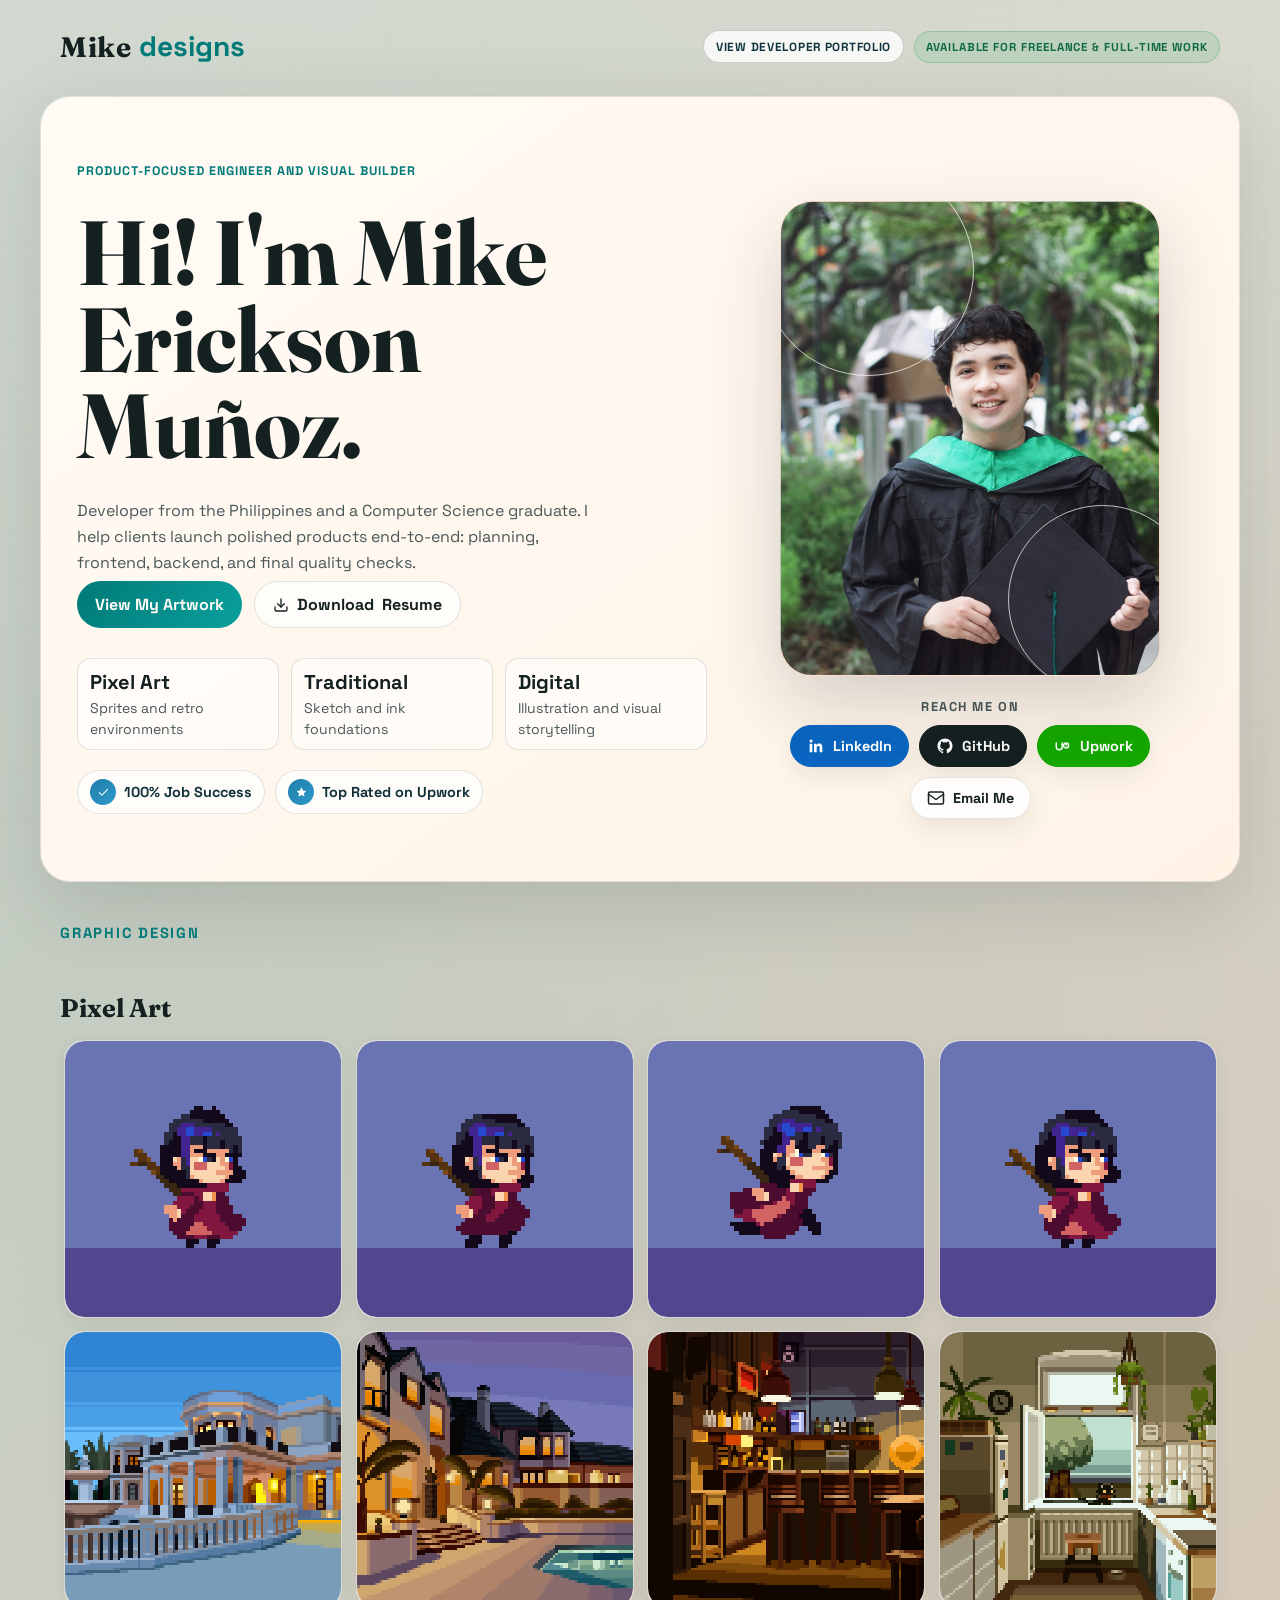
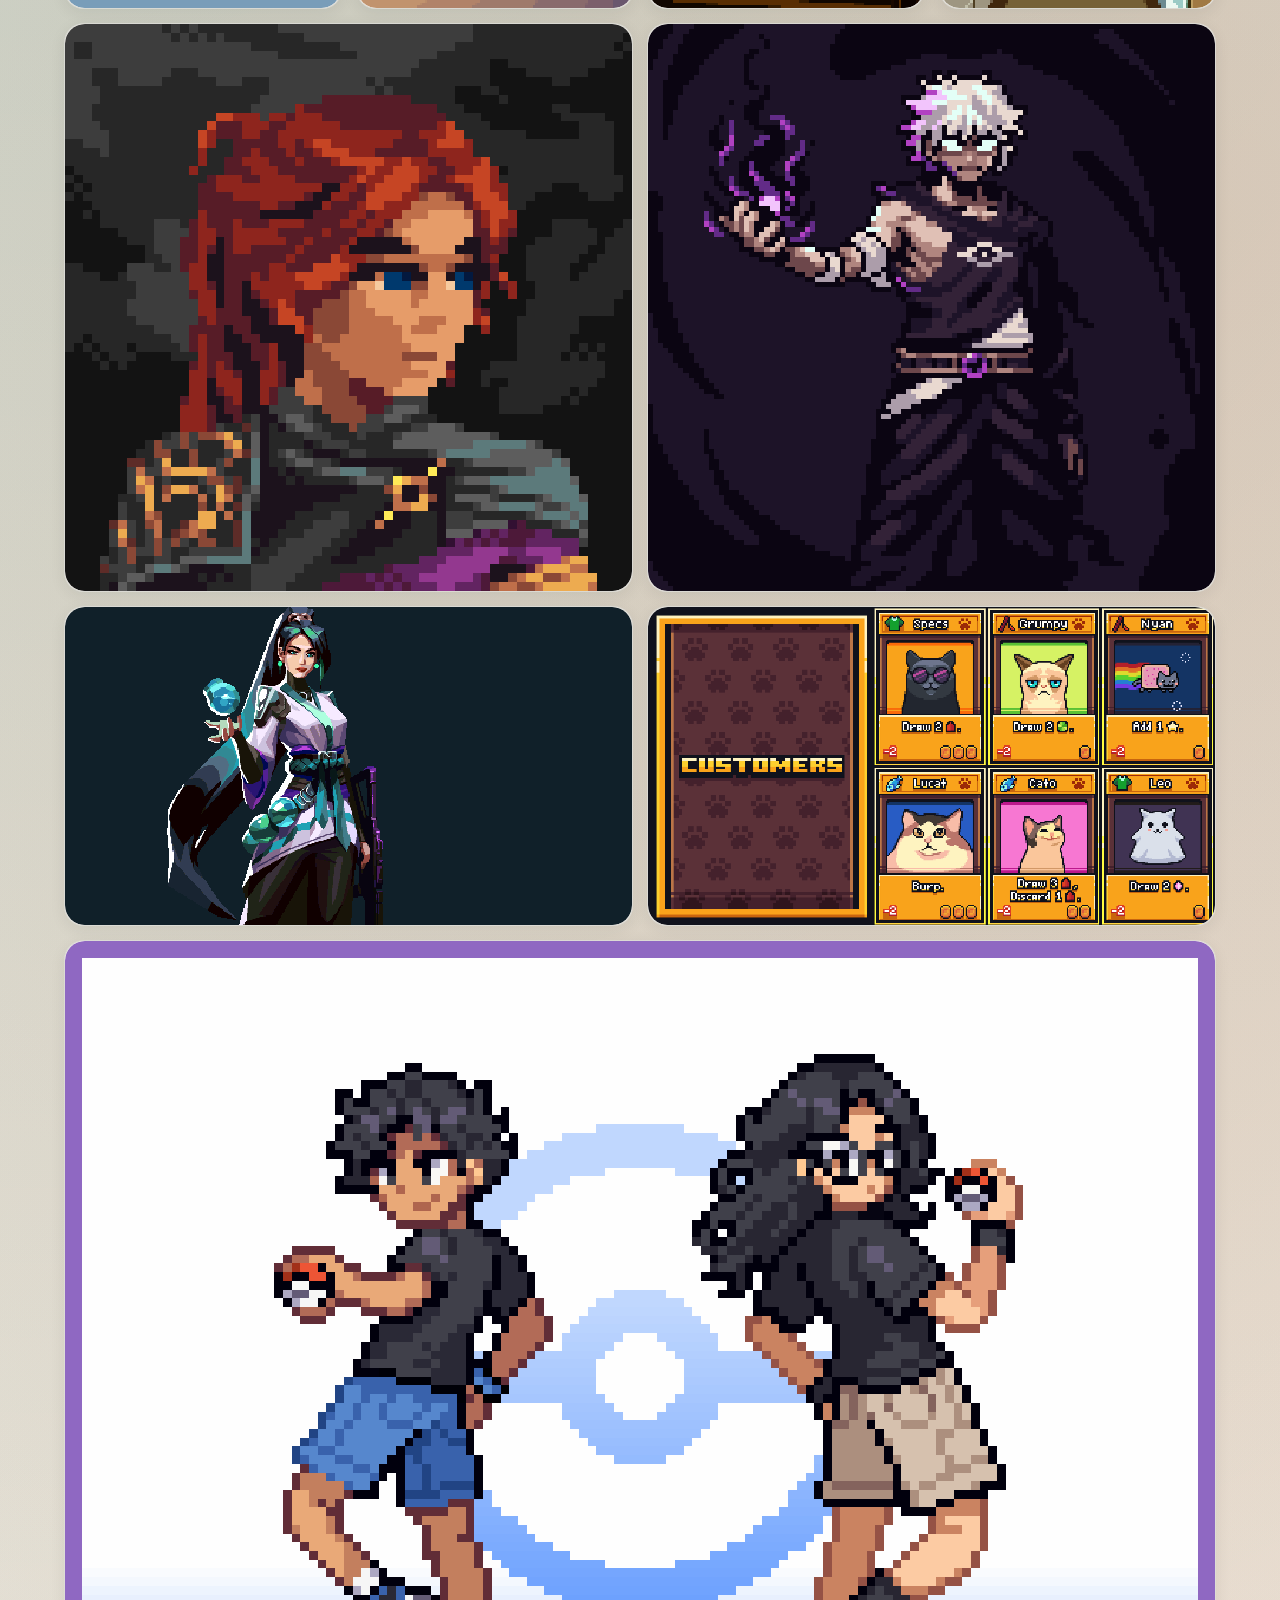
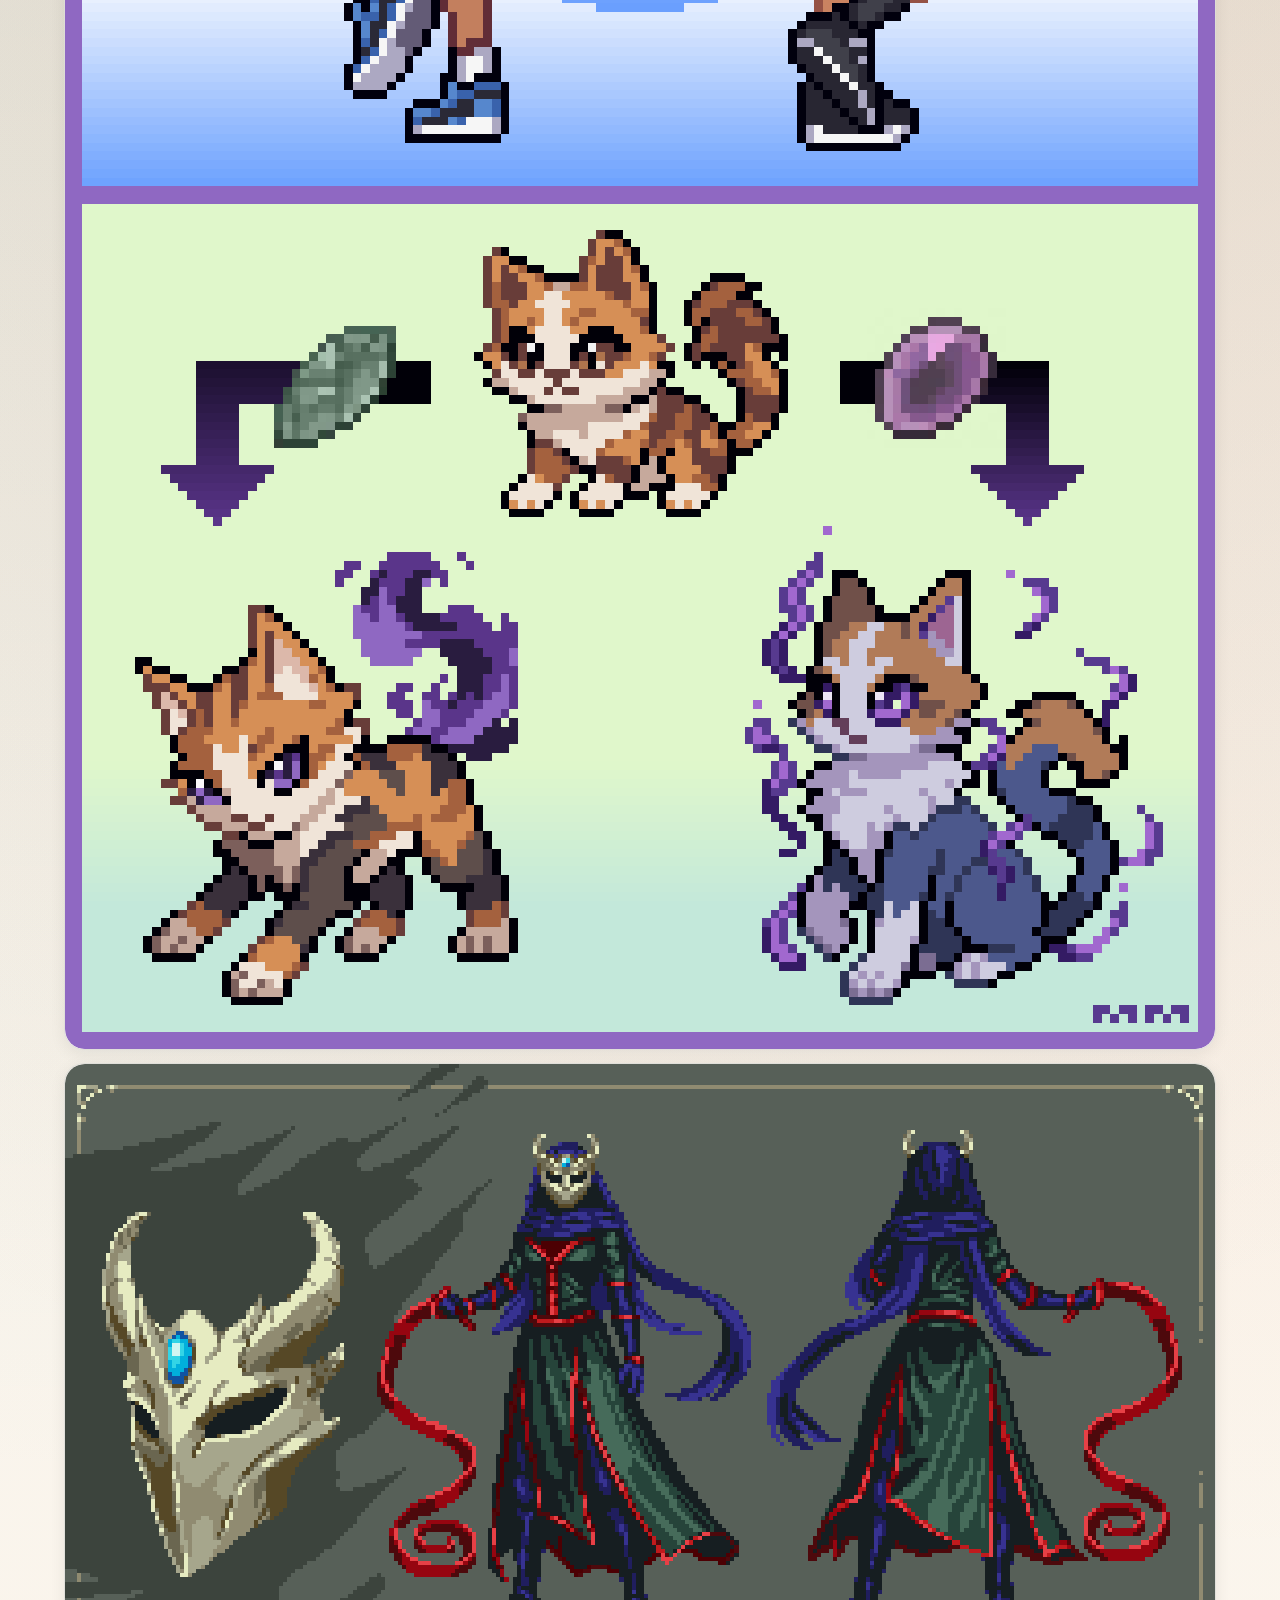
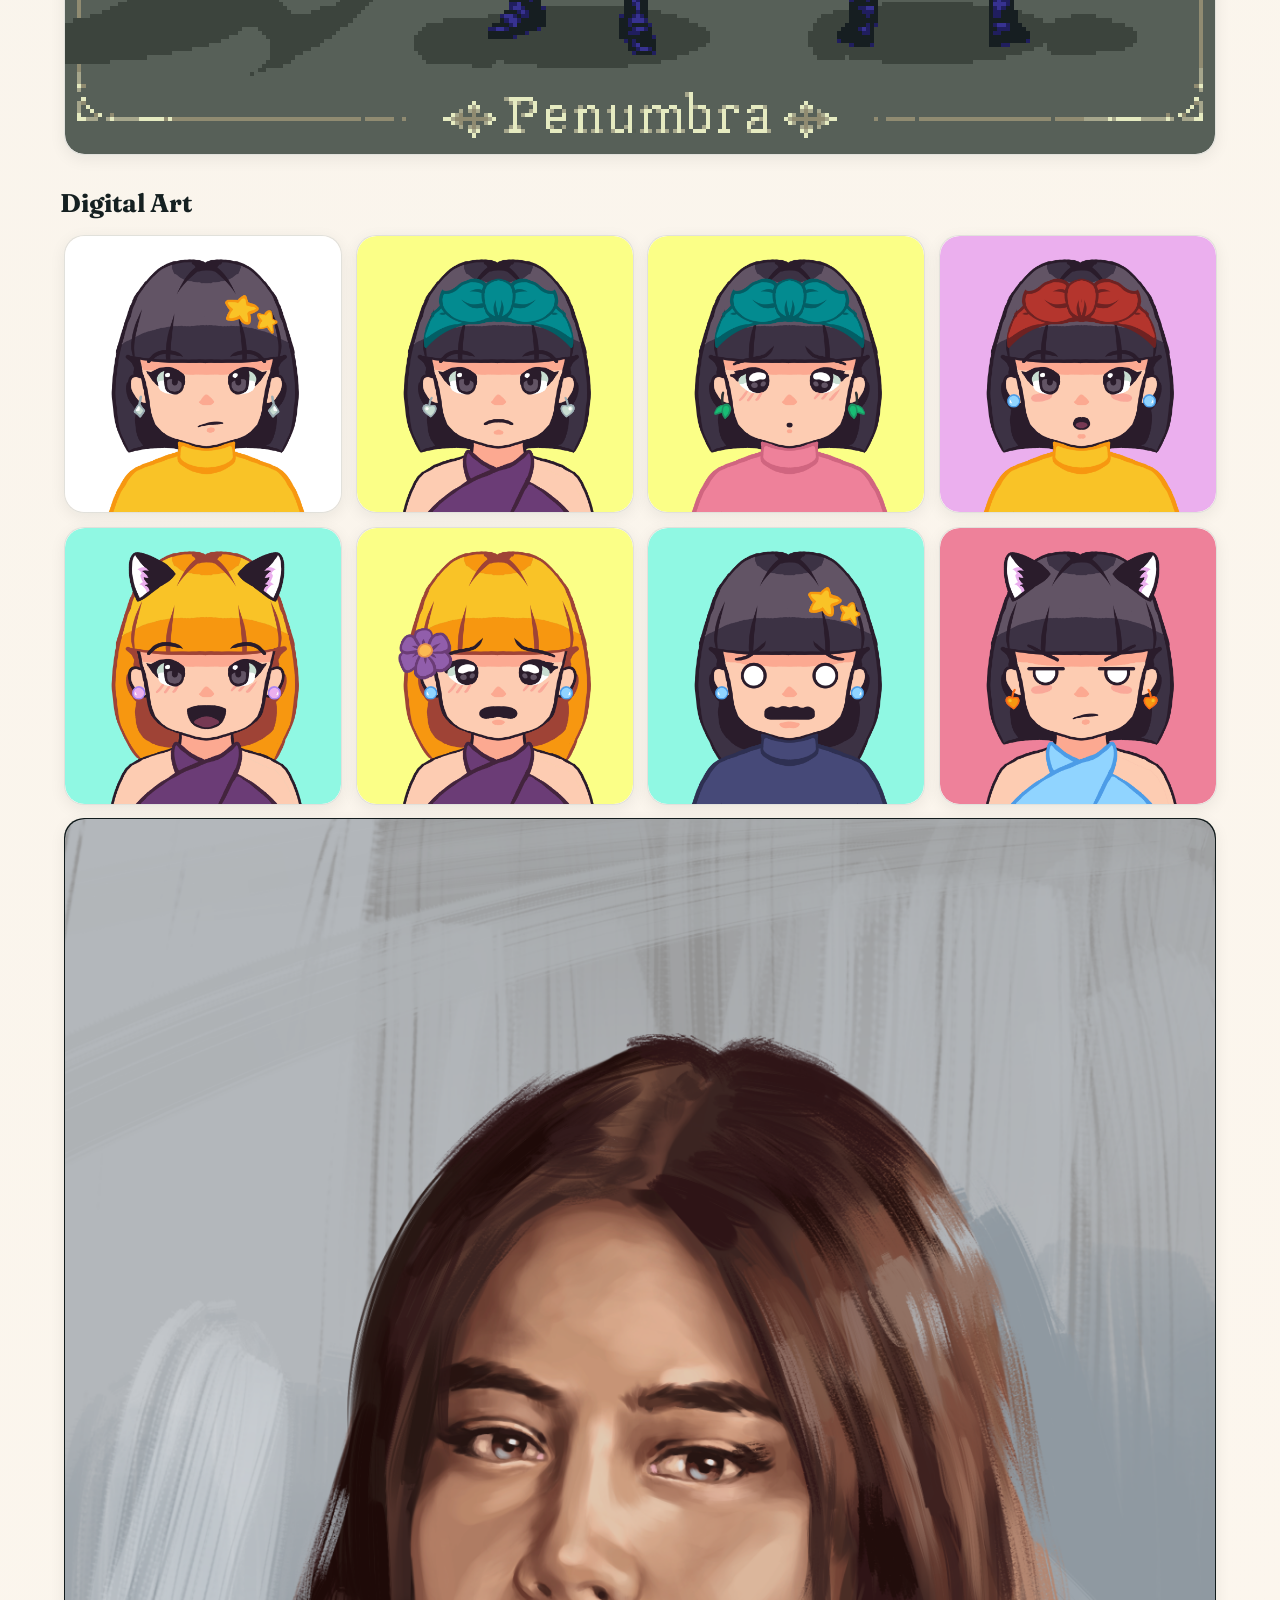
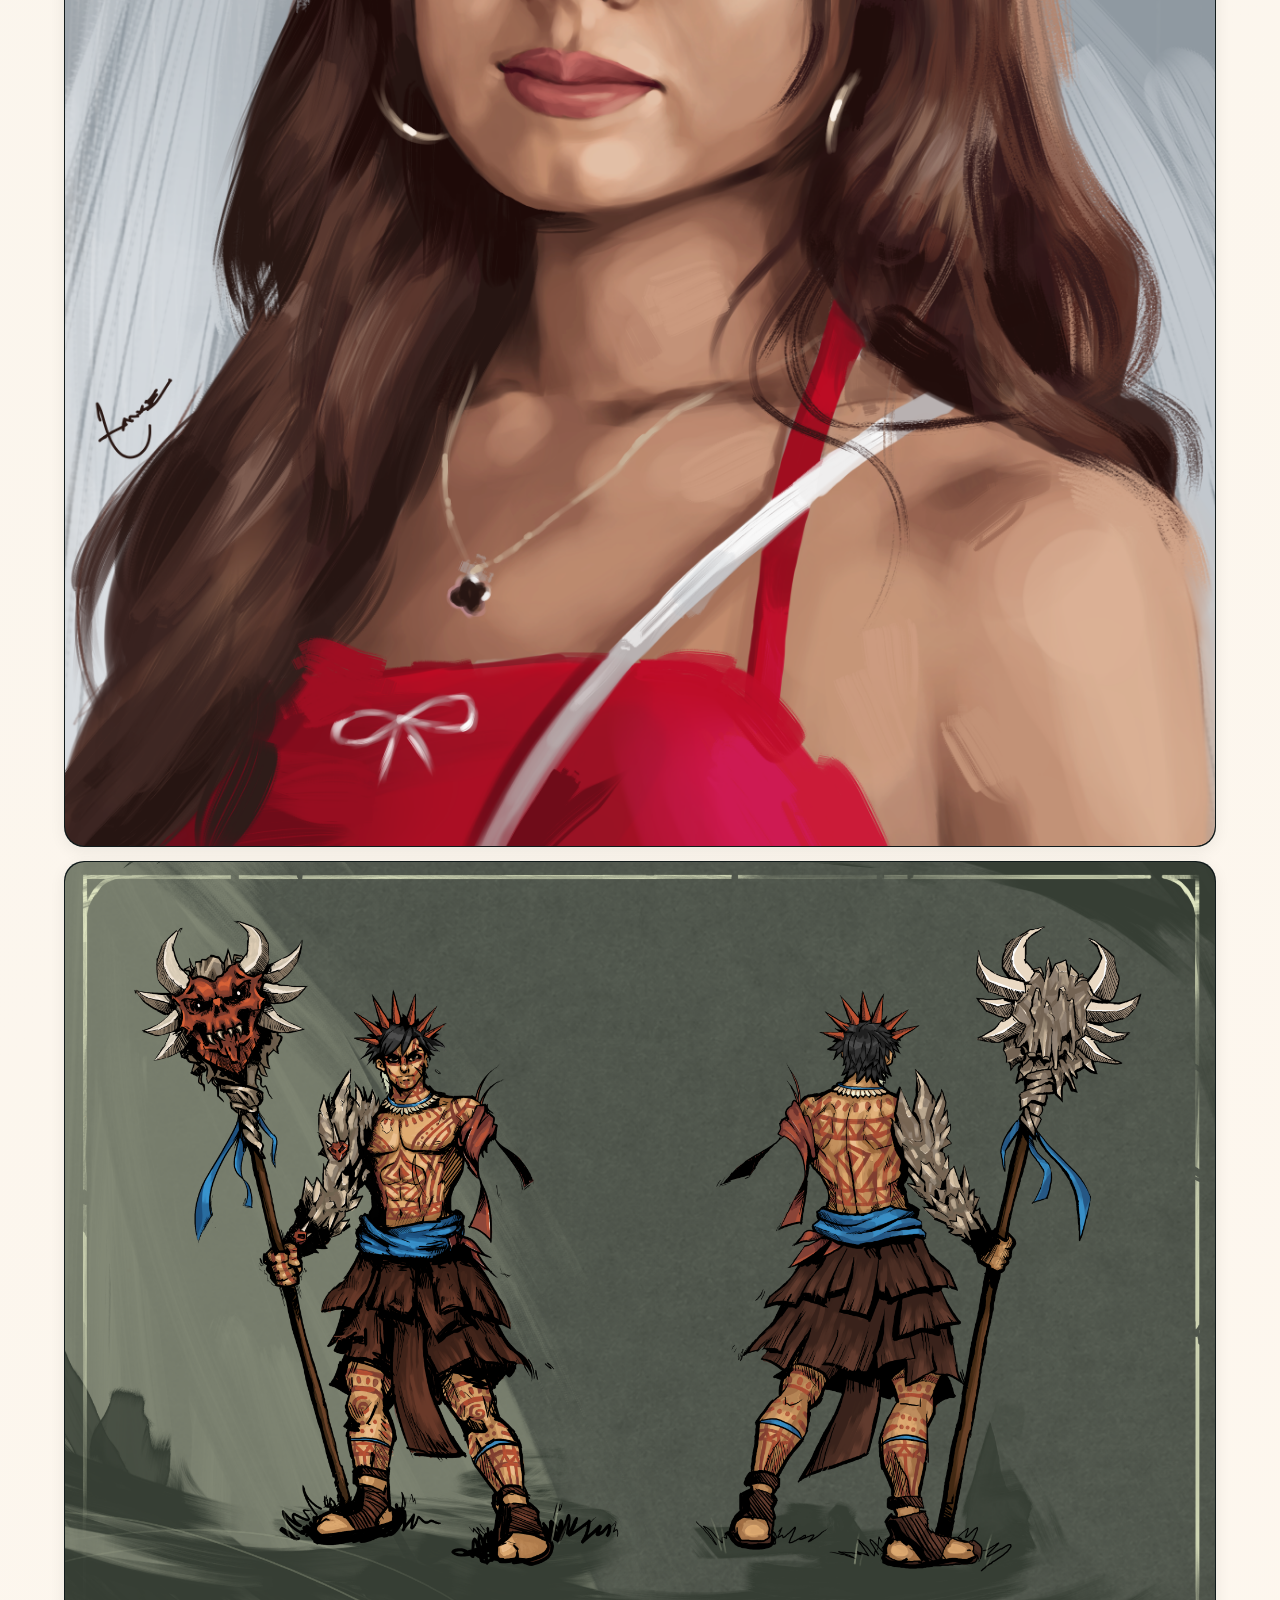
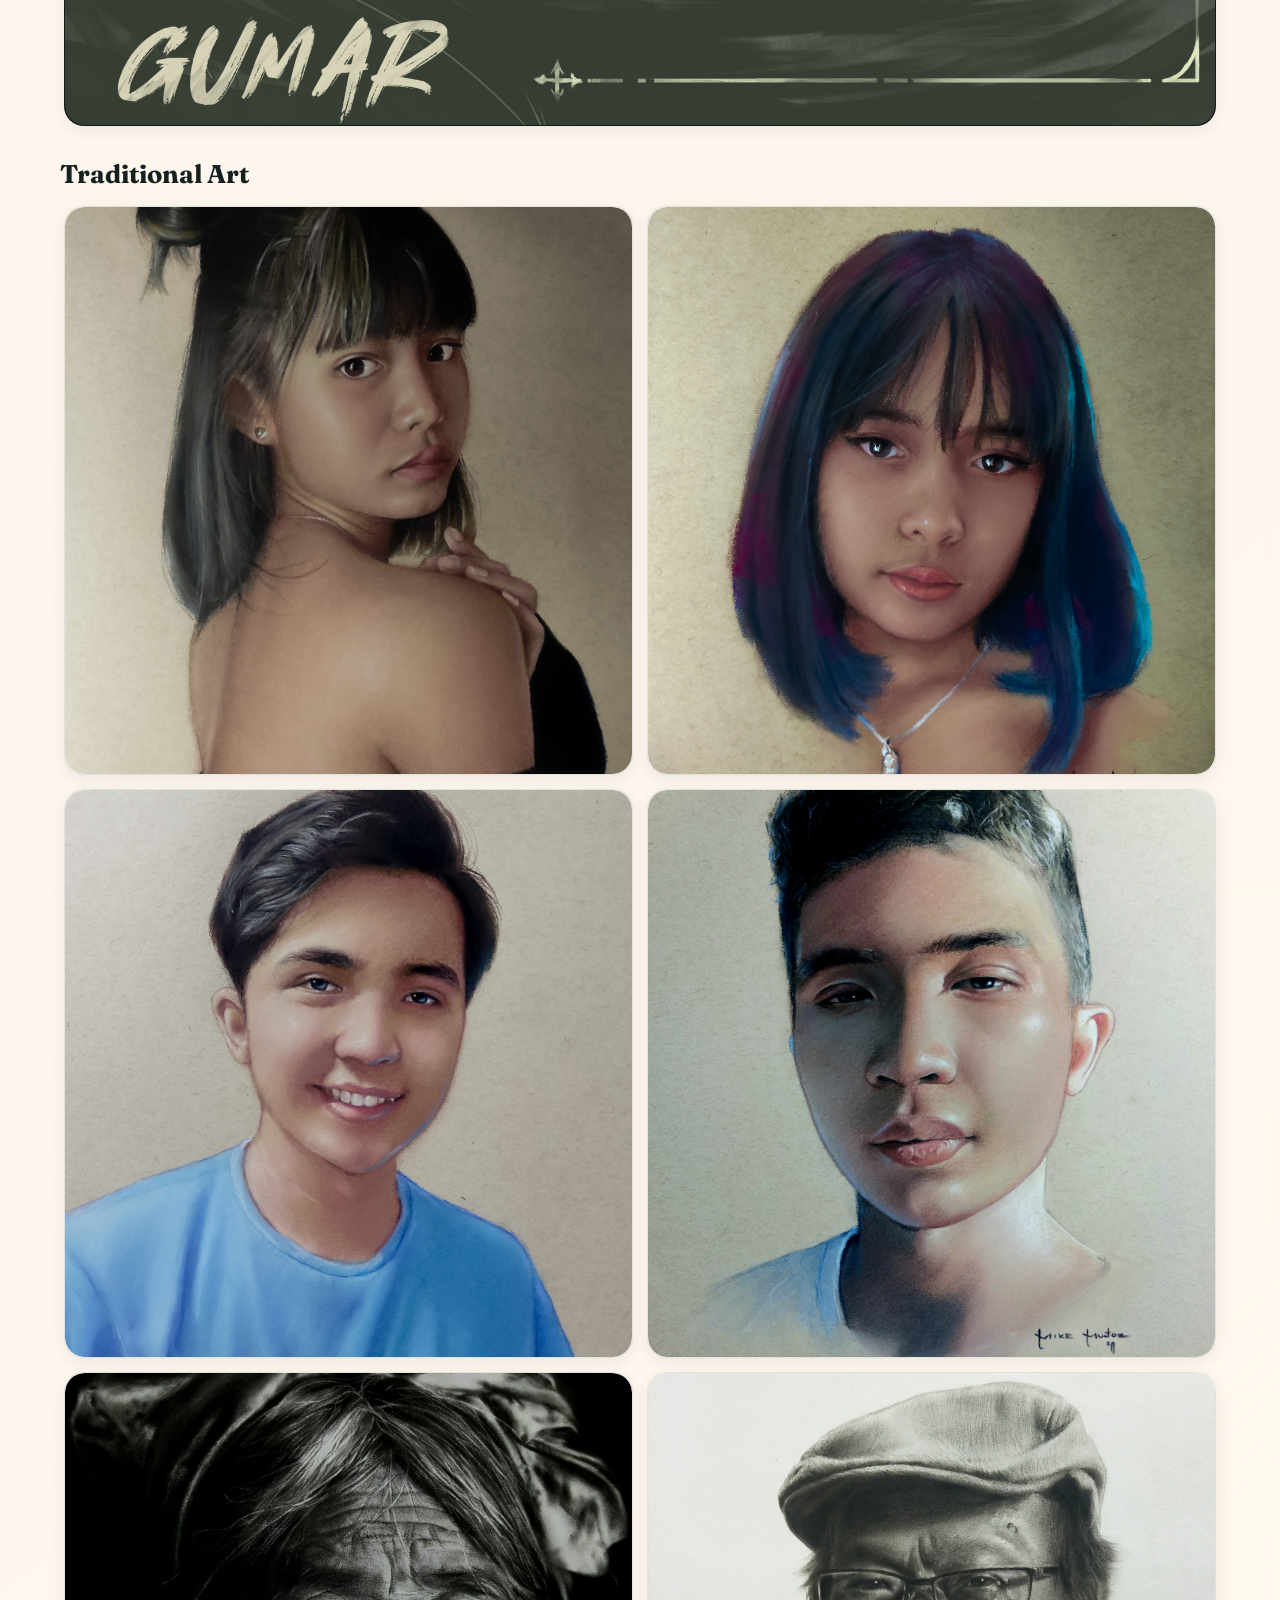
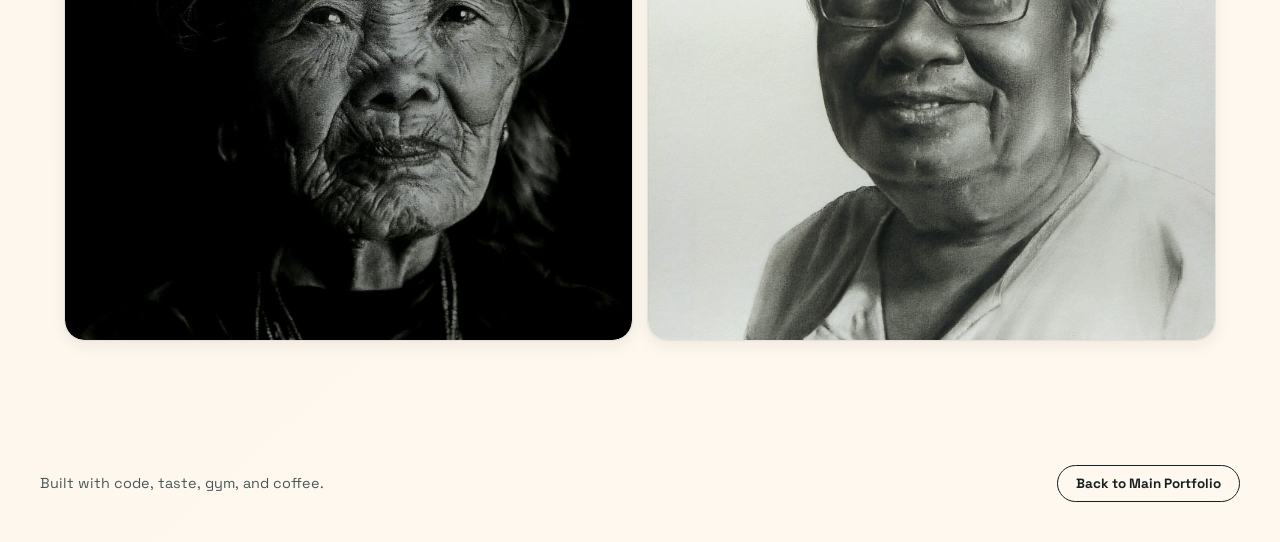
==== commit bd820d7d: "Update portfolio content, certification UX, and navigation TOC" ====
--- a/graphic-design.html
+++ b/graphic-design.html
@@ -32,7 +32,7 @@
   <div class="hero-left">
     <p class="eyebrow">Product-focused engineer and visual builder</p>
     <div class="hero-inline-photo" aria-hidden="true">
-      <img src="assets/self2.jpg" alt="" />
+      <img src="assets/self3.jpg" alt="" />
     </div>
     <h1>Hi! I'm Mike Erickson Muñoz.</h1>
     <p class="hero-copy">Developer from the Philippines and a Computer Science graduate. I help clients launch polished products end-to-end: planning, frontend, backend, and final quality checks.</p>
@@ -80,7 +80,7 @@
 
   <div class="hero-right">
     <div class="portrait-card">
-      <img src="assets/self2.jpg" alt="Mike portrait" class="portrait-image" />
+      <img src="assets/self3.jpg" alt="Mike portrait" class="portrait-image" />
       <div class="orbit orbit-a"></div>
       <div class="orbit orbit-b"></div>
     </div>
--- a/style.css
+++ b/style.css
@@ -51,6 +51,118 @@
   z-index: -2;
 }
 
+/* LEFT RAIL TOC */
+.toc-rail {
+  position: fixed;
+  left: clamp(20px, calc((100vw - 1200px) / 2 - 250px), 120px);
+  top: 52%;
+  transform: translateY(-50%);
+  z-index: 40;
+  width: 156px;
+  padding: 16px 14px;
+  border-radius: 14px;
+  border: 1px solid rgba(21, 32, 33, 0.14);
+  background: rgba(255, 255, 255, 0.86);
+  box-shadow: 0 12px 28px rgba(21, 32, 33, 0.12);
+  backdrop-filter: blur(4px);
+  cursor: grab;
+  user-select: none;
+  -webkit-user-select: none;
+}
+
+.toc-rail:hover {
+  background: rgba(255, 255, 255, 0.92);
+  border-color: rgba(21, 32, 33, 0.18);
+}
+
+.toc-rail.dragging {
+  cursor: grabbing;
+}
+
+.toc-rail.dropped {
+  animation: tocWiggle 460ms ease;
+  transform-origin: center center;
+}
+
+.toc-title {
+  font-size: 0.66rem;
+  font-weight: 700;
+  letter-spacing: 0.1em;
+  text-transform: uppercase;
+  text-align: left;
+  color: #4a5a5c;
+  margin-bottom: 12px;
+}
+
+.toc-drag-hint {
+  font-size: 0.62rem;
+  font-weight: 600;
+  letter-spacing: 0.03em;
+  color: #6a787a;
+  margin-bottom: 10px;
+  padding: 4px 8px;
+  border-radius: 999px;
+  border: 1px dashed rgba(21, 32, 33, 0.16);
+  background: rgba(255, 255, 255, 0.62);
+  text-align: center;
+}
+
+.toc-links {
+  display: grid;
+  gap: 6px;
+}
+
+.toc-rail-link {
+  display: flex;
+  align-items: center;
+  justify-content: flex-start;
+  width: 100%;
+  min-height: 36px;
+  border-radius: 8px;
+  border: 1px solid transparent;
+  text-decoration: none;
+  font-size: 0.8rem;
+  font-weight: 600;
+  color: #4f5f61;
+  background: transparent;
+  padding: 0 10px;
+  gap: 8px;
+  transition: background 0.2s ease, color 0.2s ease, border-color 0.2s ease;
+}
+
+.toc-rail-link::before {
+  content: "";
+  width: 6px;
+  height: 6px;
+  border-radius: 50%;
+  background: rgba(79, 95, 97, 0.38);
+  flex-shrink: 0;
+}
+
+.toc-rail-link:hover {
+  background: rgba(21, 32, 33, 0.05);
+  color: #263638;
+}
+
+.toc-rail-link.active {
+  color: #0f5d64;
+  border-color: rgba(0, 122, 120, 0.18);
+  background: rgba(0, 122, 120, 0.08);
+  font-weight: 600;
+}
+
+.toc-rail-link.active::before {
+  background: var(--accent-a);
+}
+
+@keyframes tocWiggle {
+  0% { rotate: 0deg; }
+  22% { rotate: -1.8deg; }
+  44% { rotate: 1.6deg; }
+  66% { rotate: -1deg; }
+  100% { rotate: 0deg; }
+}
+
 /* NAV */
 .nav {
   max-width: 1200px;
@@ -640,6 +752,212 @@
   font-size: 1.4rem;
 }
 
+/* CERTIFICATIONS */
+.certifications-section {
+  border: 1px solid var(--line);
+  border-radius: var(--radius-xl);
+  background: linear-gradient(150deg, rgba(255, 252, 247, 0.92), rgba(255, 244, 232, 0.88));
+  box-shadow: 0 18px 44px rgba(21, 32, 33, 0.1);
+  padding: 18px;
+}
+
+.certifications-section .section-intro {
+  margin-top: 8px;
+  margin-bottom: 14px;
+}
+
+.certifications-intro-copy {
+  margin-top: 8px;
+  color: var(--muted);
+  line-height: 1.55;
+  font-size: 0.92rem;
+  max-width: 52ch;
+}
+
+.certifications-grid {
+  display: grid;
+  grid-template-columns: 1fr;
+  gap: 10px;
+  max-width: none;
+  margin: 4px 0 0;
+}
+
+.cert-card {
+  border: 1px solid var(--line);
+  border-radius: 16px;
+  background: rgba(255, 255, 255, 0.78);
+  padding: 14px 14px 12px;
+  display: grid;
+  grid-template-columns: minmax(220px, 430px) minmax(0, 1fr);
+  grid-template-areas:
+    "image head"
+    "image title"
+    "image summary"
+    "image link";
+  align-items: start;
+  column-gap: 16px;
+  row-gap: 2px;
+  box-shadow: 0 12px 24px rgba(21, 32, 33, 0.09);
+  transition: transform 0.22s ease, box-shadow 0.22s ease;
+}
+
+.cert-card:hover {
+  transform: translateY(-3px);
+  box-shadow: 0 22px 44px rgba(21, 32, 33, 0.14);
+}
+
+.cert-card[data-title] {
+  cursor: pointer;
+}
+
+.cert-card--featured {
+  background:
+    radial-gradient(circle at 90% 14%, rgba(0, 122, 120, 0.12), transparent 36%),
+    radial-gradient(circle at 8% 92%, rgba(229, 95, 43, 0.11), transparent 36%),
+    rgba(255, 255, 255, 0.82);
+  border-color: rgba(0, 122, 120, 0.2);
+}
+
+.cert-image-wrap {
+  grid-area: image;
+  border-radius: 10px;
+  overflow: hidden;
+  border: 1px solid rgba(21, 32, 33, 0.14);
+  box-shadow: 0 8px 16px rgba(21, 32, 33, 0.1);
+  background: #fff;
+  width: 100%;
+  aspect-ratio: 16 / 10;
+  margin: 0;
+}
+
+.cert-image {
+  display: block;
+  width: 100%;
+  height: 100%;
+  object-fit: contain;
+}
+
+.cert-card-head {
+  grid-area: head;
+  display: flex;
+  align-items: center;
+  justify-content: space-between;
+  gap: 8px;
+  margin: 0;
+}
+
+.cert-provider {
+  font-size: 0.74rem;
+  font-weight: 700;
+  letter-spacing: 0.08em;
+  text-transform: uppercase;
+  color: var(--accent-a);
+  margin: 0;
+}
+
+.cert-year {
+  font-size: 0.72rem;
+  font-weight: 700;
+  letter-spacing: 0.06em;
+  text-transform: uppercase;
+  border: 1px solid var(--line);
+  border-radius: 999px;
+  padding: 5px 9px;
+  background: rgba(255, 255, 255, 0.75);
+  color: var(--muted);
+}
+
+.cert-title {
+  grid-area: title;
+  font-family: "Fraunces", serif;
+  font-size: clamp(1.24rem, 1.9vw, 1.65rem);
+  line-height: 1.24;
+  margin: 0;
+}
+
+.cert-summary {
+  grid-area: summary;
+  color: var(--muted);
+  line-height: 1.5;
+  font-size: 0.86rem;
+  margin: 0;
+}
+
+.cert-card-foot {
+  grid-area: foot;
+  display: flex;
+  flex-wrap: wrap;
+  gap: 8px;
+}
+
+.cert-pill {
+  display: inline-flex;
+  align-items: center;
+  border-radius: 999px;
+  padding: 6px 10px;
+  font-size: 0.72rem;
+  font-weight: 700;
+  letter-spacing: 0.06em;
+  text-transform: uppercase;
+  color: var(--accent-a);
+  background: rgba(0, 122, 120, 0.1);
+  border: 1px solid rgba(0, 122, 120, 0.15);
+}
+
+.cert-pill--muted {
+  color: var(--muted);
+  background: rgba(21, 32, 33, 0.06);
+  border-color: rgba(21, 32, 33, 0.12);
+}
+
+.cert-link {
+  grid-area: link;
+  margin-top: 4px;
+  display: inline-flex;
+  align-items: center;
+  justify-content: center;
+  width: fit-content;
+  border-radius: 999px;
+  border: 1px solid rgba(0, 122, 120, 0.24);
+  color: var(--accent-a);
+  background: rgba(0, 122, 120, 0.08);
+  text-decoration: none;
+  font-size: 0.72rem;
+  font-weight: 700;
+  letter-spacing: 0.05em;
+  text-transform: uppercase;
+  padding: 8px 14px;
+  transition: background 0.2s ease, color 0.2s ease, transform 0.2s ease;
+}
+
+.cert-link:hover {
+  background: var(--accent-a);
+  color: #fff;
+  transform: translateY(-1px);
+}
+
+@media (max-width: 760px) {
+  .certifications-section {
+    padding: 14px;
+  }
+
+  .cert-card {
+    grid-template-columns: 1fr;
+    grid-template-areas:
+      "image"
+      "head"
+      "title"
+      "summary"
+      "link";
+    row-gap: 8px;
+  }
+
+  .cert-image-wrap {
+    width: min(100%, 420px);
+    margin: 0 auto;
+  }
+}
+
 /* PORTFOLIO */
 /* ── Pixel Art Instagram Gallery ── */
 .pixel-gallery {
@@ -1015,6 +1333,10 @@
 }
 
 @media (max-width: 1200px) and (min-width: 901px) {
+  .toc-rail {
+    display: none;
+  }
+
   .hero-editorial {
     align-items: start;
     padding: 42px 30px 34px;
@@ -1359,6 +1681,10 @@
 
 /* MOBILE */
 @media (max-width: 900px) {
+  .toc-rail {
+    display: none;
+  }
+
   .nav {
     padding: 24px 20px 10px;
   }
@@ -1809,6 +2135,11 @@
     margin-bottom: 42px;
   }
 
+  .certifications-section {
+    border-radius: 22px;
+    padding: 20px 16px;
+  }
+
   .hire-strip-main h3 {
     max-width: none;
   }
@@ -2005,6 +2336,11 @@
     padding: 18px 12px;
   }
 
+  .certifications-section {
+    border-radius: 20px;
+    padding: 18px 12px;
+  }
+
   .project-card h4 {
     font-size: 1.2rem;
   }
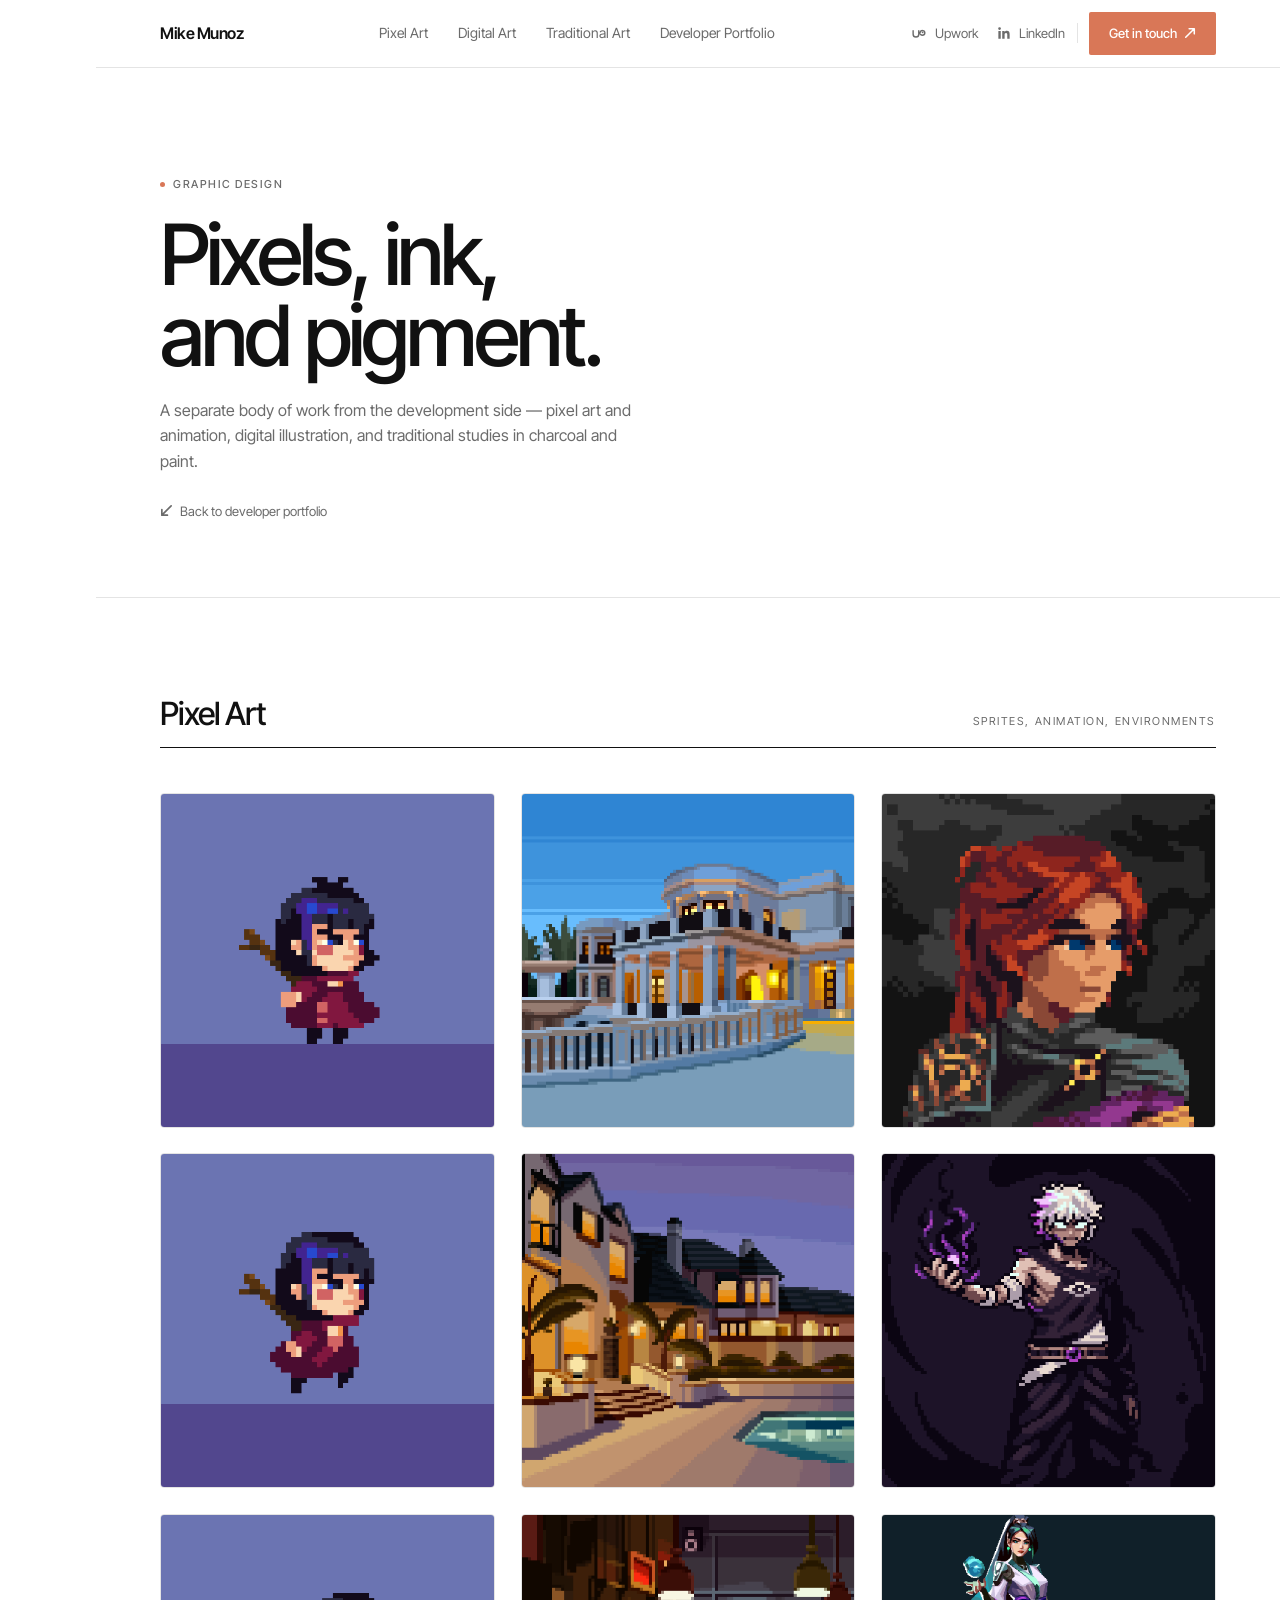
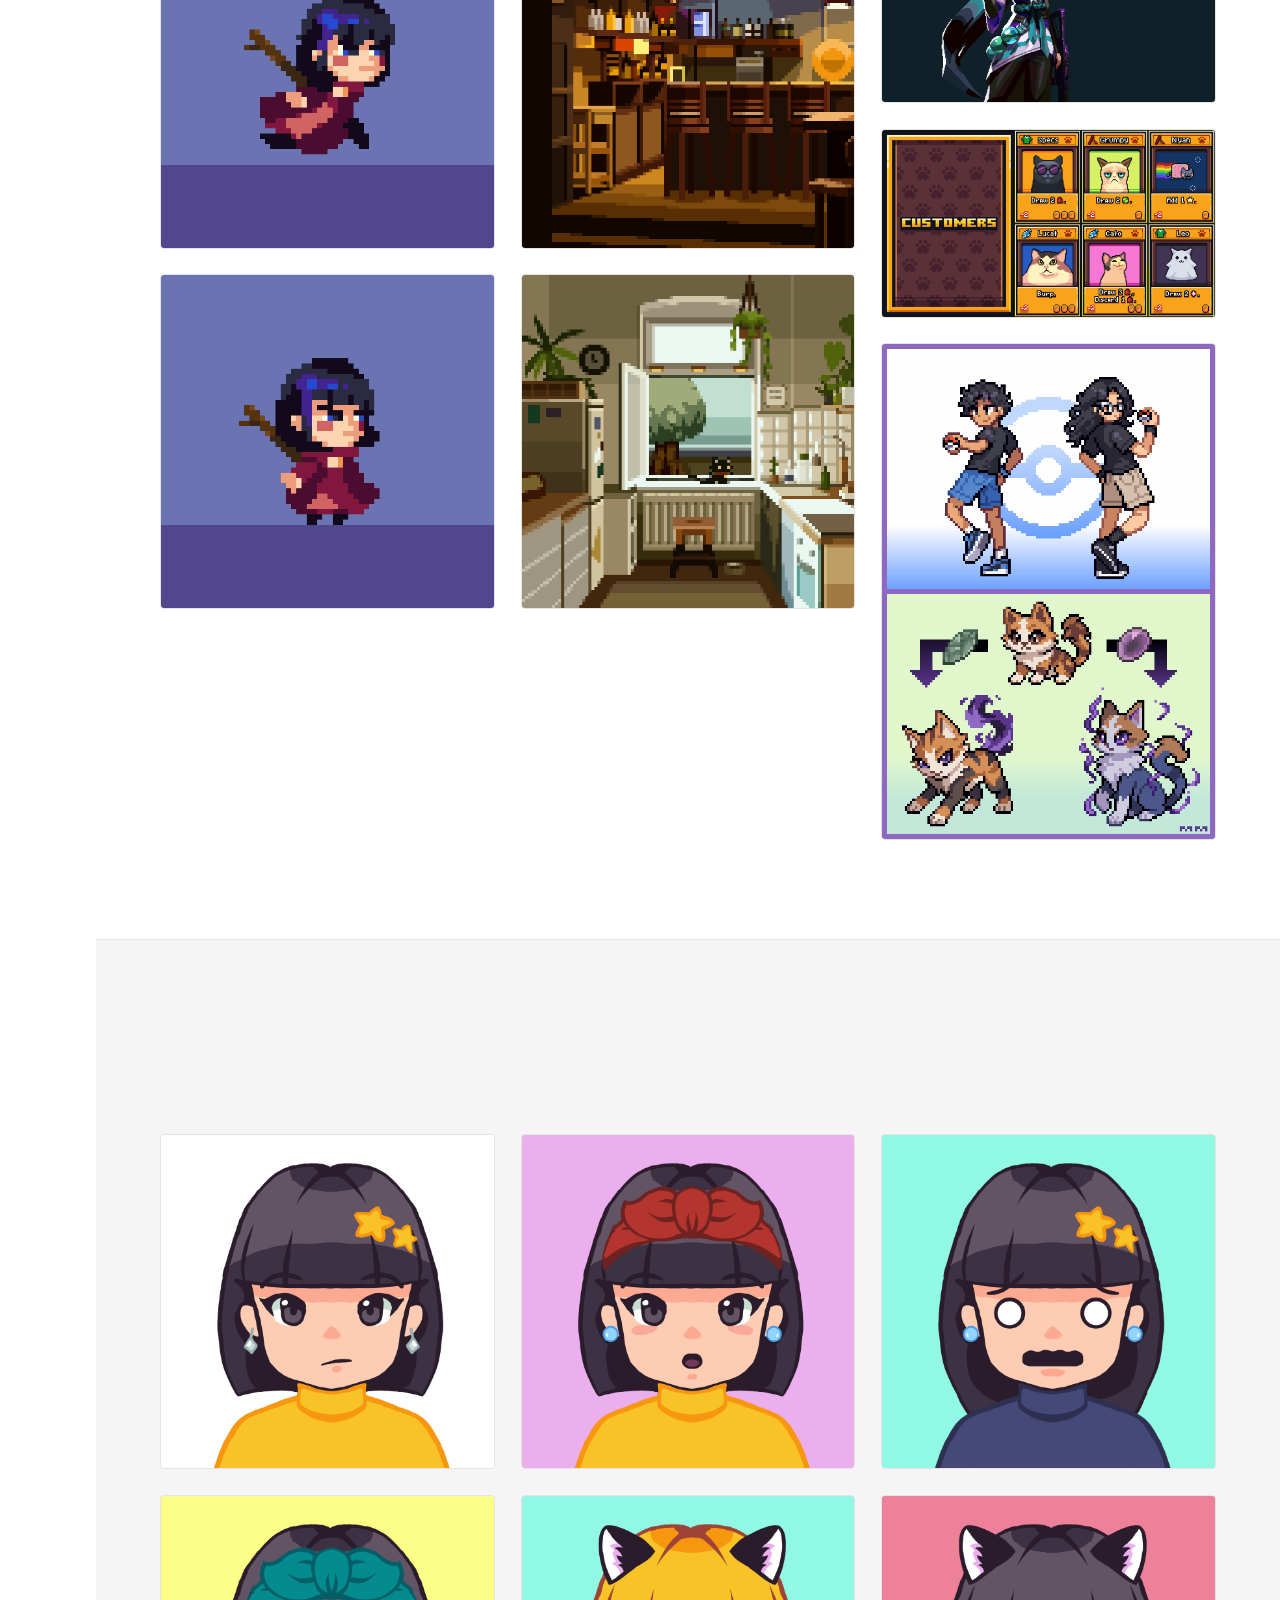
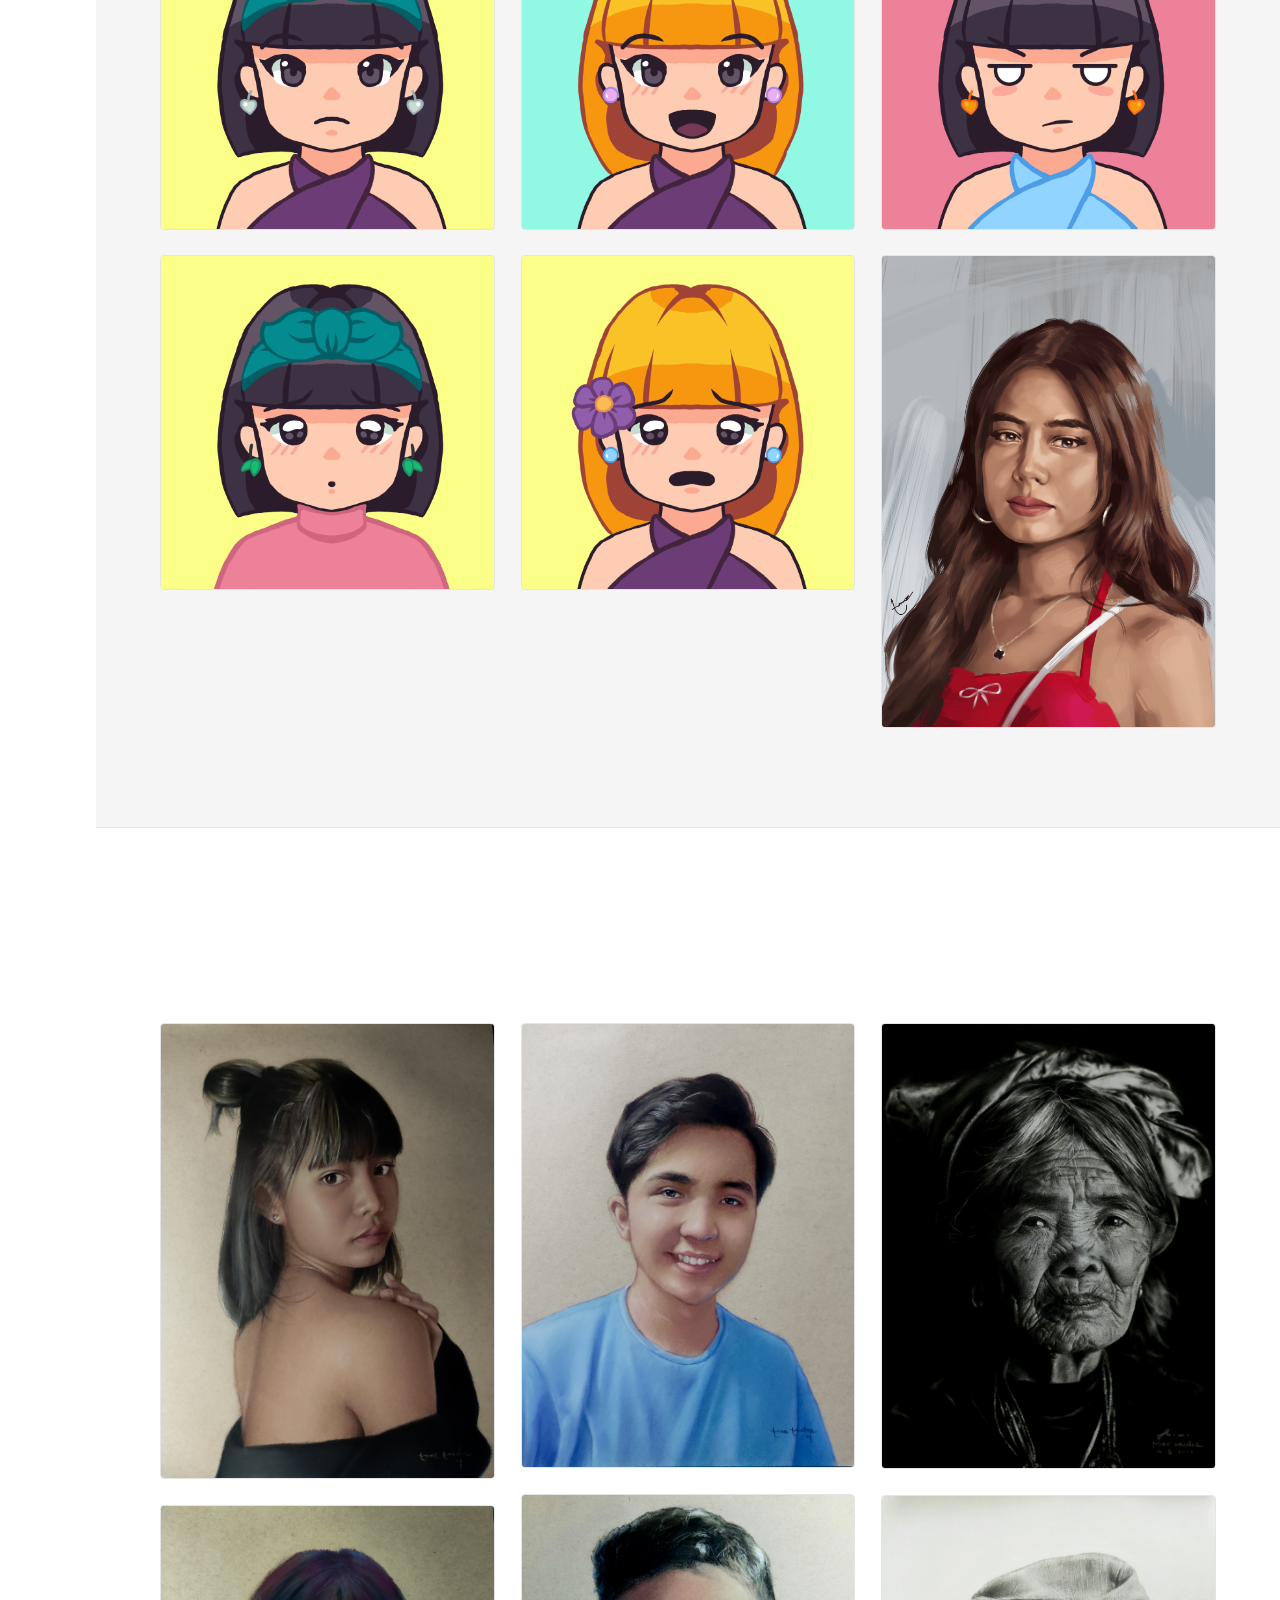
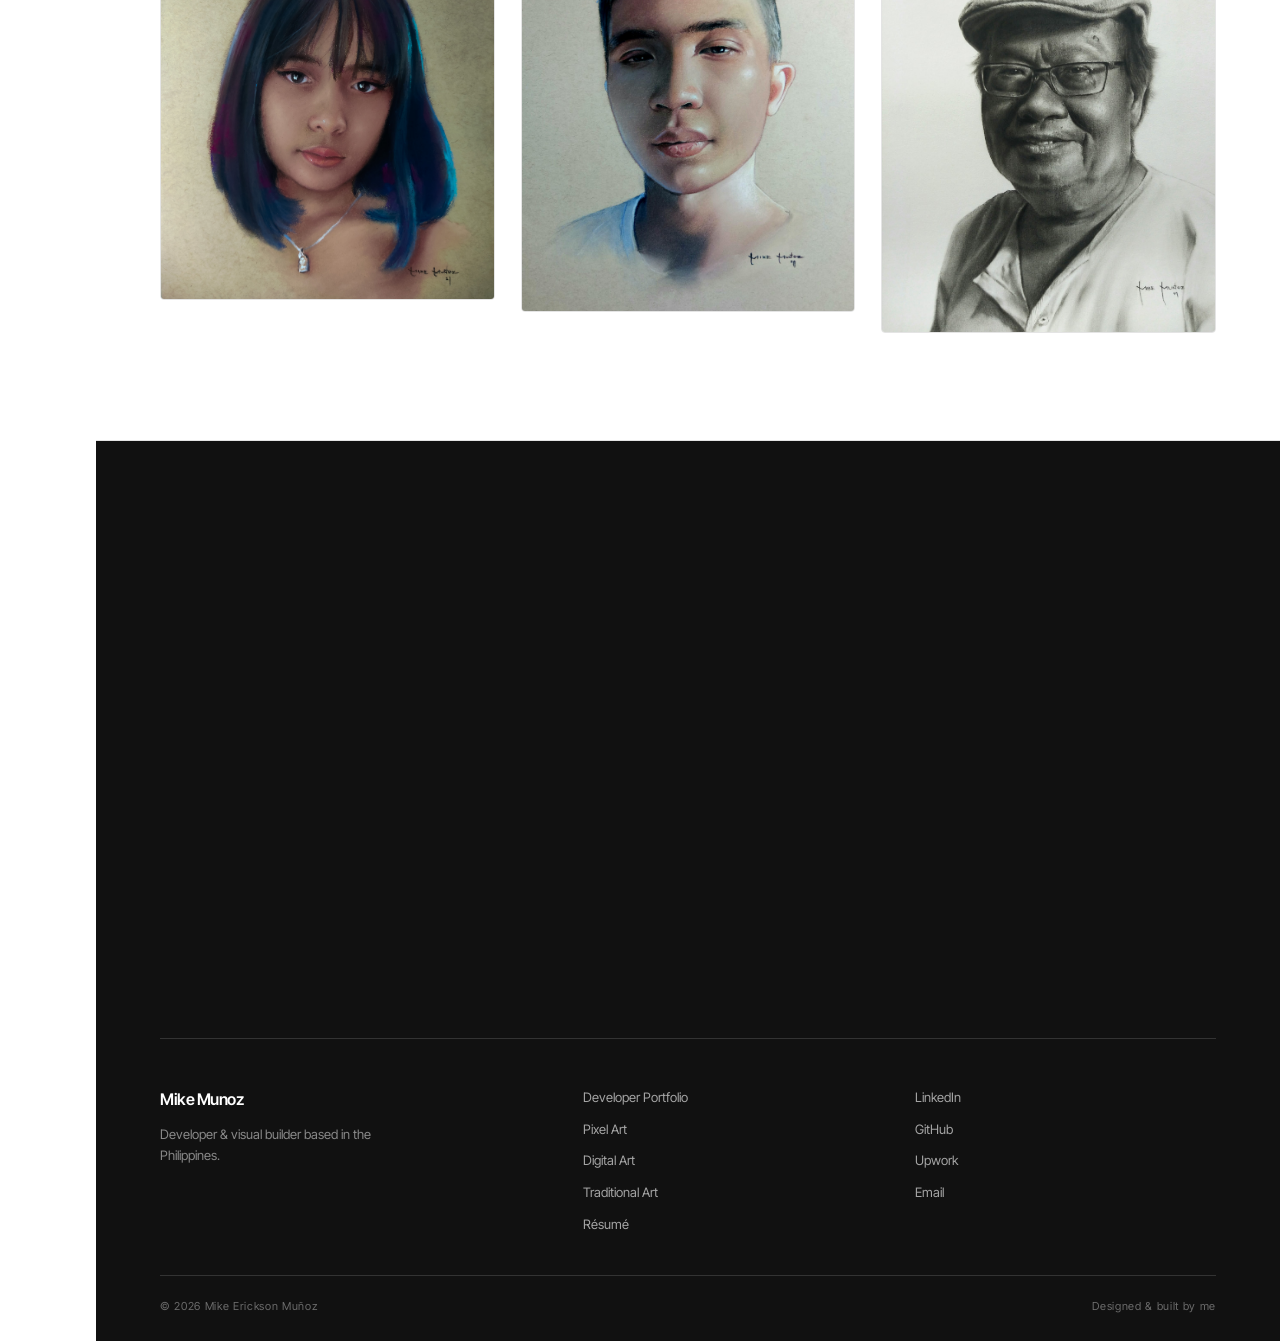
==== commit 6f4b83cc: "Redesign portfolio with monochrome editorial layout Rebuild the visual system around black, white, a" ====
--- a/graphic-design.html
+++ b/graphic-design.html
@@ -8,174 +8,157 @@
   <link rel="stylesheet" href="style.css" />
   <link rel="preconnect" href="https://fonts.googleapis.com" />
   <link rel="preconnect" href="https://fonts.gstatic.com" crossorigin />
-  <link href="https://fonts.googleapis.com/css2?family=Fraunces:opsz,wght@9..144,600;9..144,700&family=Space+Grotesk:wght@400;500;700&display=swap" rel="stylesheet" />
+  <link href="https://fonts.googleapis.com/css2?family=Inter+Tight:wght@400;500;600&display=swap" rel="stylesheet" />
 </head>
-<body>
+<body id="top">
 
 <nav class="nav">
-  <h2 class="brand-rotator">
-    <span class="brand-static">Mike</span>
-    <span class="rotator-window" aria-hidden="true">
-      <span class="rotator-track">
-        <span class="rotator-word">designs</span>
-      </span>
-    </span>
-  </h2>
+  <a class="wordmark" href="index.html">Mike Munoz</a>
 
-  <div class="nav-cta">
-    <a href="index.html" class="portfolio-switch-btn">View Developer Portfolio</a>
-    <span class="availability-pill">Available for freelance &amp; full-time work</span>
+  <div class="nav-links">
+    <a href="#pixel">Pixel Art</a>
+    <a href="#digital">Digital Art</a>
+    <a href="#traditional">Traditional Art</a>
+    <a href="index.html">Developer Portfolio</a>
+  </div>
+
+  <div class="nav-actions">
+    <a class="nav-social" href="https://www.upwork.com/freelancers/~017533e44ffdc8a45e?mp_source=share" target="_blank" rel="noopener noreferrer" aria-label="Upwork profile">
+      <svg width="17" height="17" viewBox="0 0 24 24" fill="none" stroke="currentColor" stroke-width="2" stroke-linecap="round" stroke-linejoin="round" aria-hidden="true"><path d="M3 8v5a4 4 0 0 0 8 0V8"/><path d="M11 10c1.2 2.8 3 4.5 5.2 4.5a3.3 3.3 0 1 0-3.2-4.1"/><circle cx="16.4" cy="10.3" r="1.3" fill="currentColor" stroke="none"/></svg>
+      <span>Upwork</span>
+    </a>
+    <a class="nav-social" href="https://www.linkedin.com/in/mike-erickson-mu%C3%B1oz-6375aa391" target="_blank" rel="noopener noreferrer" aria-label="LinkedIn profile">
+      <svg width="16" height="16" viewBox="0 0 24 24" fill="currentColor" aria-hidden="true"><path d="M20.45 20.45h-3.56v-5.57c0-1.33-.02-3.03-1.85-3.03-1.85 0-2.13 1.44-2.13 2.93v5.67H9.35V9h3.42v1.56h.05c.48-.9 1.64-1.85 3.37-1.85 3.6 0 4.26 2.37 4.26 5.46v6.28zM5.34 7.43a2.07 2.07 0 1 1 0-4.14 2.07 2.07 0 0 1 0 4.14zM7.12 20.45H3.55V9h3.57v11.45z"/></svg>
+      <span>LinkedIn</span>
+    </a>
+
+    <a class="nav-cta" href="#contact">
+      Get in touch
+      <svg width="12" height="12" viewBox="0 0 14 14" fill="none" aria-hidden="true"><path d="M2 12L12 2M12 2H6M12 2v6" stroke="currentColor" stroke-width="1.8" stroke-linecap="round" stroke-linejoin="round"/></svg>
+    </a>
   </div>
 </nav>
 
-<section class="hero-editorial">
-  <div class="hero-left">
-    <p class="eyebrow">Product-focused engineer and visual builder</p>
-    <div class="hero-inline-photo" aria-hidden="true">
-      <img src="assets/self3.jpg" alt="" />
-    </div>
-    <h1>Hi! I'm Mike Erickson Muñoz.</h1>
-    <p class="hero-copy">Developer from the Philippines and a Computer Science graduate. I help clients launch polished products end-to-end: planning, frontend, backend, and final quality checks.</p>
-    <div class="cta-row">
-      <a href="#graphic-gallery" class="cta primary">View My Artwork</a>
-      <a href="Mike%20Munoz%20Resume.pdf" class="cta ghost" download>
-        <svg width="16" height="16" viewBox="0 0 24 24" fill="none" stroke="currentColor" stroke-width="2" stroke-linecap="round" stroke-linejoin="round" aria-hidden="true"><path d="M21 15v4a2 2 0 0 1-2 2H5a2 2 0 0 1-2-2v-4"/><path d="M7 10l5 5 5-5"/><path d="M12 15V3"/></svg>
-        <span class="cta-label-download">Download</span>
-        <span class="cta-label-resume">Resume</span>
-      </a>
-    </div>
-    <div class="hero-metrics">
-      <div>
-        <strong>Pixel Art</strong>
-        <span>Sprites and retro environments</span>
+<header class="gd-header">
+  <div class="gd-header-inner">
+    <p class="kicker"><i class="dot"></i>Graphic design</p>
+    <h1>Pixels, ink,<br />and pigment.</h1>
+    <p class="gd-lede">A separate body of work from the development side — pixel art and animation, digital illustration, and traditional studies in charcoal and paint.</p>
+    <a href="index.html" class="gd-back">
+      <svg width="13" height="13" viewBox="0 0 14 14" fill="none" aria-hidden="true"><path d="M12 2L2 12M2 12h6M2 12V6" stroke="currentColor" stroke-width="1.8" stroke-linecap="round" stroke-linejoin="round"/></svg>
+      Back to developer portfolio
+    </a>
+  </div>
+</header>
+
+<main>
+  <section id="pixel" class="section">
+    <div class="subsection">
+      <div class="subsection-head">
+        <h3>Pixel Art</h3>
+        <span class="subsection-note">Sprites, animation, environments</span>
       </div>
-      <div>
-        <strong>Traditional</strong>
-        <span>Sketch and ink foundations</span>
-      </div>
-      <div>
-        <strong>Digital</strong>
-        <span>Illustration and visual storytelling</span>
+      <div class="gd-gallery">
+        <figure><img src="assets/pixel/pixel-char-idle.gif" alt="Character idle animation" /></figure>
+        <figure><img src="assets/pixel/pixel-char-jump.gif" alt="Character jump animation" /></figure>
+        <figure><img src="assets/pixel/pixel-char-run.gif" alt="Character run animation" /></figure>
+        <figure><img src="assets/pixel/pixel-char-death.gif" alt="Character death animation" /></figure>
+        <figure><img src="assets/pixel/pixel-bg-84.png" alt="Pixel background 84" /></figure>
+        <figure><img src="assets/pixel/pixel-bg-103.png" alt="Pixel background 103" /></figure>
+        <figure><img src="assets/pixel/pixel-bg-106.png" alt="Pixel background 106" /></figure>
+        <figure><img src="assets/pixel/pixel-bg-107.png" alt="Pixel background 107" /></figure>
+        <figure><img src="assets/pixel/pixel-maelle.png" alt="Pixel portrait Maelle" /></figure>
+        <figure><img src="assets/pixel/pixel-study.png" alt="Pixel art study" /></figure>
+        <figure><img src="assets/pixel/pixel-sage-bg.gif" alt="Sage background animation" /></figure>
+        <figure><img src="assets/pixel/pixel-card-game.png" alt="Pixel card game scene" /></figure>
+        <figure><img src="assets/pixel/pixel-happybday.png" alt="Happy birthday pixel artwork" /></figure>
       </div>
     </div>
-    <div class="upwork-proof hero-proof hero-proof--laptop" aria-label="Upwork achievements">
-      <div class="proof-badge">
-        <span class="badge-icon" aria-hidden="true">
-          <svg viewBox="0 0 24 24" focusable="false" aria-hidden="true">
-            <path d="M20.29 5.71a1 1 0 0 0-1.41 0L9 15.59l-3.88-3.88a1 1 0 1 0-1.41 1.41l4.59 4.59a1 1 0 0 0 1.41 0l10.59-10.59a1 1 0 0 0-.01-1.41z"/>
-          </svg>
-        </span>
-        <span>100% Job Success</span>
+  </section>
+
+  <section id="digital" class="section section--tint">
+    <div class="subsection">
+      <div class="subsection-head">
+        <h3>Digital Art</h3>
+        <span class="subsection-note">Illustration and visual storytelling</span>
       </div>
-      <div class="proof-badge">
-        <span class="badge-icon" aria-hidden="true">
-          <svg viewBox="0 0 24 24" focusable="false" aria-hidden="true">
-            <path d="M12 2.5l2.77 5.62 6.2.9-4.48 4.37 1.06 6.18L12 16.66l-5.55 2.91 1.06-6.18L3.03 9.02l6.2-.9L12 2.5z"/>
-          </svg>
-        </span>
-        <span>Top Rated on Upwork</span>
+      <div class="gd-gallery">
+        <figure><img src="assets/digital/1.jpg" alt="Digital artwork 1" /></figure>
+        <figure><img src="assets/digital/2.jpg" alt="Digital artwork 2" /></figure>
+        <figure><img src="assets/digital/3.jpg" alt="Digital artwork 3" /></figure>
+        <figure><img src="assets/digital/4.jpg" alt="Digital artwork 4" /></figure>
+        <figure><img src="assets/digital/5.jpg" alt="Digital artwork 5" /></figure>
+        <figure><img src="assets/digital/6.jpg" alt="Digital artwork 6" /></figure>
+        <figure><img src="assets/digital/7.jpg" alt="Digital artwork 7" /></figure>
+        <figure><img src="assets/digital/8.jpg" alt="Digital artwork 8" /></figure>
+        <figure><img src="assets/digital/New3.png" alt="Digital artwork New3" /></figure>
       </div>
     </div>
-  </div>
+  </section>
 
-  <div class="hero-right">
-    <div class="portrait-card">
-      <img src="assets/self3.jpg" alt="Mike portrait" class="portrait-image" />
-      <div class="orbit orbit-a"></div>
-      <div class="orbit orbit-b"></div>
-    </div>
-    <div class="hero-contact-card" aria-label="Contact links">
-      <span class="hero-contact-label">Reach me on</span>
-      <div class="hero-contact-actions">
-        <a href="https://www.linkedin.com/in/mike-erickson-mu%C3%B1oz-6375aa391" target="_blank" rel="noopener noreferrer" class="hero-contact-btn hero-contact-btn--linkedin">
-          <svg width="18" height="18" viewBox="0 0 24 24" fill="currentColor" aria-hidden="true"><path d="M20.45 20.45h-3.56v-5.57c0-1.33-.02-3.03-1.85-3.03-1.85 0-2.13 1.44-2.13 2.93v5.67H9.35V9h3.42v1.56h.05c.48-.9 1.64-1.85 3.37-1.85 3.6 0 4.26 2.37 4.26 5.46v6.28zM5.34 7.43a2.07 2.07 0 1 1 0-4.14 2.07 2.07 0 0 1 0 4.14zM7.12 20.45H3.55V9h3.57v11.45z"/></svg>
-          LinkedIn
-        </a>
-        <a href="https://github.com/CreativeChonker" target="_blank" rel="noopener" class="hero-contact-btn hero-contact-btn--solid">
-          <svg width="18" height="18" viewBox="0 0 24 24" fill="currentColor" aria-hidden="true"><path d="M12 2C6.477 2 2 6.484 2 12.017c0 4.425 2.865 8.18 6.839 9.504.5.092.682-.217.682-.483 0-.237-.008-.868-.013-1.703-2.782.605-3.369-1.343-3.369-1.343-.454-1.158-1.11-1.466-1.11-1.466-.908-.62.069-.608.069-.608 1.003.07 1.531 1.032 1.531 1.032.892 1.53 2.341 1.088 2.91.832.092-.647.35-1.088.636-1.338-2.22-.253-4.555-1.113-4.555-4.951 0-1.093.39-1.988 1.029-2.688-.103-.253-.446-1.272.098-2.65 0 0 .84-.27 2.75 1.026A9.564 9.564 0 0112 6.844c.85.004 1.705.115 2.504.337 1.909-1.296 2.747-1.027 2.747-1.027.546 1.379.202 2.398.1 2.651.64.7 1.028 1.595 1.028 2.688 0 3.848-2.339 4.695-4.566 4.943.359.309.678.92.678 1.855 0 1.338-.012 2.419-.012 2.747 0 .268.18.58.688.482A10.019 10.019 0 0022 12.017C22 6.484 17.522 2 12 2z"/></svg>
-          GitHub
-        </a>
-        <a href="https://www.upwork.com" target="_blank" rel="noopener noreferrer" class="hero-contact-btn hero-contact-btn--upwork">
-          <svg width="18" height="18" viewBox="0 0 24 24" fill="none" stroke="currentColor" stroke-width="2" stroke-linecap="round" stroke-linejoin="round" aria-hidden="true"><path d="M3 8v5a4 4 0 0 0 8 0V8"/><path d="M11 10c1.2 2.8 3 4.5 5.2 4.5a3.3 3.3 0 1 0-3.2-4.1"/><circle cx="16.4" cy="10.3" r="1.3" fill="currentColor" stroke="none"/></svg>
-          Upwork
-        </a>
-        <a href="https://mail.google.com/mail/?view=cm&fs=1&to=mikemnz431@gmail.com" target="_blank" rel="noopener noreferrer" class="hero-contact-btn hero-contact-btn--outline">
-          <svg width="18" height="18" viewBox="0 0 24 24" fill="none" stroke="currentColor" stroke-width="2" stroke-linecap="round" stroke-linejoin="round" aria-hidden="true"><rect x="2" y="4" width="20" height="16" rx="2"/><path d="M22 7l-10 7L2 7"/></svg>
-          Email Me
-        </a>
+  <section id="traditional" class="section">
+    <div class="subsection">
+      <div class="subsection-head">
+        <h3>Traditional Art</h3>
+        <span class="subsection-note">Charcoal and colour studies</span>
       </div>
-    </div>
-  </div>
-</section>
-
-<main>
-  <section id="graphic-gallery" class="content-section graphic-design-section">
-    <div class="section-intro">
-      <p class="section-kicker">Graphic design</p>
-    </div>
-
-    <div class="art-group">
-      <h4 class="art-group-title">Pixel Art</h4>
-      <div class="pixel-gallery">
-        <div class="pixel-item"><img src="assets/pixel/pixel-char-idle.gif" alt="Character idle animation" /></div>
-        <div class="pixel-item"><img src="assets/pixel/pixel-char-jump.gif" alt="Character jump animation" /></div>
-        <div class="pixel-item"><img src="assets/pixel/pixel-char-run.gif" alt="Character run animation" /></div>
-        <div class="pixel-item"><img src="assets/pixel/pixel-char-death.gif" alt="Character death animation" /></div>
-
-        <div class="pixel-item"><img src="assets/pixel/pixel-bg-84.png" alt="Pixel background 84" /></div>
-        <div class="pixel-item"><img src="assets/pixel/pixel-bg-103.png" alt="Pixel background 103" /></div>
-        <div class="pixel-item"><img src="assets/pixel/pixel-bg-106.png" alt="Pixel background 106" /></div>
-        <div class="pixel-item"><img src="assets/pixel/pixel-bg-107.png" alt="Pixel background 107" /></div>
-
-        <div class="pixel-item span-2"><img src="assets/pixel/pixel-maelle.png" alt="Pixel portrait Maelle" /></div>
-        <div class="pixel-item span-2"><img src="assets/pixel/pixel-study.png" alt="Pixel art study" /></div>
-
-        <div class="pixel-item span-2 wide"><img src="assets/pixel/pixel-sage-bg.gif" alt="Sage background animation" /></div>
-        <div class="pixel-item span-2 wide"><img src="assets/pixel/pixel-card-game.png" alt="Pixel card game scene" /></div>
-
-        <div class="pixel-item span-4"><img src="assets/pixel/pixel-happybday.png" alt="Happy birthday pixel artwork" /></div>
-        <div class="pixel-item span-4"><img src="assets/pixel/concept_penumbra_10x.png" alt="Pixel art concept Penumbra" /></div>
-      </div>
-    </div>
-
-    <div class="art-group">
-      <h4 class="art-group-title">Digital Art</h4>
-      <div class="pixel-gallery digital-gallery">
-        <div class="pixel-item"><img src="assets/digital/1.jpg" alt="Digital artwork 1" /></div>
-        <div class="pixel-item"><img src="assets/digital/2.jpg" alt="Digital artwork 2" /></div>
-        <div class="pixel-item"><img src="assets/digital/3.jpg" alt="Digital artwork 3" /></div>
-        <div class="pixel-item"><img src="assets/digital/4.jpg" alt="Digital artwork 4" /></div>
-        <div class="pixel-item"><img src="assets/digital/5.jpg" alt="Digital artwork 5" /></div>
-        <div class="pixel-item"><img src="assets/digital/6.jpg" alt="Digital artwork 6" /></div>
-        <div class="pixel-item"><img src="assets/digital/7.jpg" alt="Digital artwork 7" /></div>
-        <div class="pixel-item"><img src="assets/digital/8.jpg" alt="Digital artwork 8" /></div>
-        <div class="pixel-item span-4"><img src="assets/digital/New3.png" alt="Digital artwork New3" /></div>
-        <div class="pixel-item span-4"><img src="assets/digital/gumar_concept.png" alt="Digital artwork Gumar concept" /></div>
-      </div>
-    </div>
-
-    <div class="art-group">
-      <h4 class="art-group-title">Traditional Art</h4>
-      <div class="pixel-gallery art-gallery">
-        <div class="pixel-item span-2"><img src="assets/trad/color2.jpg" alt="Traditional color study 2" /></div>
-        <div class="pixel-item span-2"><img src="assets/trad/color3.jpg" alt="Traditional color study 3" /></div>
-        <div class="pixel-item span-2"><img src="assets/trad/color1.jpg" alt="Traditional color study 1" /></div>
-        <div class="pixel-item span-2"><img src="assets/trad/color4.jpg" alt="Traditional color study 4" /></div>
-        <div class="pixel-item span-2"><img src="assets/trad/charcoal1.jpg" alt="Traditional charcoal study 1" /></div>
-        <div class="pixel-item span-2"><img src="assets/trad/charcoal2.jpg" alt="Traditional charcoal study 2" /></div>
+      <div class="gd-gallery">
+        <figure><img src="assets/trad/color2.jpg" alt="Traditional color study 2" /></figure>
+        <figure><img src="assets/trad/color3.jpg" alt="Traditional color study 3" /></figure>
+        <figure><img src="assets/trad/color1.jpg" alt="Traditional color study 1" /></figure>
+        <figure><img src="assets/trad/color4.jpg" alt="Traditional color study 4" /></figure>
+        <figure><img src="assets/trad/charcoal1.jpg" alt="Traditional charcoal study 1" /></figure>
+        <figure><img src="assets/trad/charcoal2.jpg" alt="Traditional charcoal study 2" /></figure>
       </div>
     </div>
   </section>
 </main>
 
-<footer>
+<section id="contact" class="band">
+  <div class="band-inner">
+    <p class="kicker kicker--invert"><i class="dot"></i>Let's work together</p>
+    <h2>Got a project?<br />Let's build it.</h2>
+    <p class="band-lede">Available for freelance and full-time work — development, design, or both.</p>
+    <div class="band-actions">
+      <a href="https://mail.google.com/mail/?view=cm&fs=1&to=mikemnz431@gmail.com" target="_blank" rel="noopener noreferrer" class="btn btn-primary">Start a conversation</a>
+      <a href="mailto:mikemnz431@gmail.com" class="band-email">mikemnz431@gmail.com</a>
+    </div>
+  </div>
+</section>
+
+<footer id="footer">
   <div class="footer-inner">
-    <span>Built with code, taste, gym, and coffee.</span>
-    <div class="footer-links">
-      <a href="index.html" class="footer-btn footer-btn--outline">Back to Main Portfolio</a>
+    <div class="footer-brand">
+      <span class="wordmark wordmark--invert">Mike Munoz</span>
+      <p>Developer &amp; visual builder based in the Philippines.</p>
     </div>
+
+    <nav class="footer-nav" aria-label="Footer">
+      <a href="index.html">Developer Portfolio</a>
+      <a href="#pixel">Pixel Art</a>
+      <a href="#digital">Digital Art</a>
+      <a href="#traditional">Traditional Art</a>
+      <a href="Mike%27s%20Resume.pdf" download>Résumé</a>
+    </nav>
+
+    <div class="footer-social">
+      <a href="https://www.linkedin.com/in/mike-erickson-mu%C3%B1oz-6375aa391" target="_blank" rel="noopener noreferrer">LinkedIn</a>
+      <a href="https://github.com/CreativeChonker" target="_blank" rel="noopener">GitHub</a>
+      <a href="https://www.upwork.com/freelancers/~017533e44ffdc8a45e?mp_source=share" target="_blank" rel="noopener noreferrer">Upwork</a>
+      <a href="https://mail.google.com/mail/?view=cm&fs=1&to=mikemnz431@gmail.com" target="_blank" rel="noopener noreferrer">Email</a>
+    </div>
+  </div>
+  <div class="footer-base">
+    <span>&copy; 2026 Mike Erickson Muñoz</span>
+    <span>Designed &amp; built by me</span>
   </div>
 </footer>
 
+<button id="backToTop" aria-label="Back to top">
+  <svg width="14" height="14" viewBox="0 0 18 18" fill="none" xmlns="http://www.w3.org/2000/svg"><path d="M9 14V4M9 4L4 9M9 4l5 5" stroke="currentColor" stroke-width="1.8" stroke-linecap="round" stroke-linejoin="round"/></svg>
+  <span>Top</span>
+</button>
+
+<script src="script.js"></script>
 </body>
 </html>
--- a/style.css
+++ b/style.css
@@ -1,4 +1,11 @@
-* {
+/* ==========================================================================
+   Mike Munoz — portfolio
+   Monochrome editorial. One accent: Claude orange.
+   ========================================================================== */
+
+*,
+*::before,
+*::after {
   box-sizing: border-box;
   margin: 0;
   padding: 0;
@@ -9,1457 +16,1112 @@
 }
 
 :root {
-  --bg-base: #f6f2ea;
-  --bg-fog: #fff8ef;
-  --ink: #152021;
-  --muted: #495759;
-  --surface: rgba(255, 252, 247, 0.8);
-  --line: rgba(21, 32, 33, 0.12);
-  --accent-a: #007a78;
-  --accent-b: #e55f2b;
-  --accent-c: #f1b34d;
-  --radius-xl: 30px;
-  --radius-lg: 20px;
-}
-
-body.mode-design {
-  --accent-a: #c6492d;
-  --accent-b: #1f7da8;
-  --accent-c: #ffc670;
+  --ink: #111111;
+  --ink-2: #6b6b6b;
+  --ink-3: #9a9a9a;
+  --line: #e4e4e4;
+  --paper: #ffffff;
+  --paper-2: #f5f5f5;
+  --accent: #d97757;
+
+  --r-sm: 2px;
+  --r-md: 4px;
+
+  --pad-x: clamp(20px, 5vw, 88px);
+  --shell: 1320px;
+  --t: 120ms ease;
 }
 
 body {
-  font-family: "Space Grotesk", sans-serif;
-  background:
-    radial-gradient(circle at 5% 10%, rgba(0, 122, 120, 0.2), transparent 40%),
-    radial-gradient(circle at 94% 18%, rgba(229, 95, 43, 0.22), transparent 35%),
-    linear-gradient(140deg, var(--bg-base), var(--bg-fog));
+  font-family: "Inter Tight", -apple-system, BlinkMacSystemFont, "Segoe UI", sans-serif;
+  background: var(--paper);
   color: var(--ink);
-  min-height: 100vh;
+  font-size: 16px;
+  line-height: 1.6;
+  -webkit-font-smoothing: antialiased;
   overflow-x: hidden;
 }
 
-body::before {
+img {
+  max-width: 100%;
+  display: block;
+}
+
+a {
+  color: inherit;
+  text-decoration: none;
+}
+
+h1,
+h2,
+h3,
+h4 {
+  font-weight: 500;
+  letter-spacing: -0.03em;
+  line-height: 1.05;
+}
+
+::selection {
+  background: var(--accent);
+  color: #fff;
+}
+
+/* --------------------------------------------------------------------------
+   Shared atoms
+   -------------------------------------------------------------------------- */
+
+.kicker {
+  display: flex;
+  align-items: center;
+  gap: 8px;
+  font-size: 11px;
+  font-weight: 500;
+  letter-spacing: 0.14em;
+  text-transform: uppercase;
+  color: var(--ink-2);
+}
+
+.kicker .dot {
+  width: 5px;
+  height: 5px;
+  border-radius: 50%;
+  background: var(--accent);
+  flex: none;
+}
+
+.kicker--invert {
+  color: rgba(255, 255, 255, 0.65);
+}
+
+.btn {
+  display: inline-flex;
+  align-items: center;
+  gap: 8px;
+  font-size: 14px;
+  font-weight: 500;
+  line-height: 1;
+  transition: background var(--t), color var(--t), border-color var(--t), opacity var(--t);
+}
+
+.btn-primary {
+  padding: 15px 26px;
+  border-radius: var(--r-sm);
+  background: var(--accent);
+  color: #fff;
+}
+
+.btn-primary:hover {
+  background: #c4643f;
+}
+
+.btn-text {
+  padding: 15px 0;
+  color: var(--ink);
+  border-bottom: 1px solid var(--line);
+}
+
+.btn-text:hover {
+  border-bottom-color: var(--accent);
+  color: var(--accent);
+}
+
+/* --------------------------------------------------------------------------
+   Nav
+   -------------------------------------------------------------------------- */
+
+.nav {
+  position: sticky;
+  top: 0;
+  z-index: 60;
+  display: flex;
+  align-items: center;
+  justify-content: space-between;
+  gap: 24px;
+  padding: 0 var(--pad-x);
+  height: 68px;
+  background: rgba(255, 255, 255, 0.92);
+  backdrop-filter: blur(8px);
+  border-bottom: 1px solid var(--line);
+}
+
+.wordmark {
+  font-size: 16px;
+  font-weight: 600;
+  letter-spacing: -0.03em;
+}
+
+.wordmark--invert {
+  color: #fff;
+}
+
+.nav-links {
+  display: flex;
+  gap: 30px;
+  font-size: 14px;
+  color: var(--ink-2);
+}
+
+.nav-links a {
+  position: relative;
+  padding: 4px 0;
+  transition: color var(--t);
+}
+
+.nav-links a::after {
   content: "";
-  position: fixed;
-  inset: 0;
-  background-image: linear-gradient(rgba(0, 0, 0, 0.03) 1px, transparent 1px),
-    linear-gradient(90deg, rgba(0, 0, 0, 0.03) 1px, transparent 1px);
-  background-size: 48px 48px;
-  pointer-events: none;
-  opacity: 0.45;
-  z-index: -2;
-}
-
-/* LEFT RAIL TOC */
+  position: absolute;
+  left: 0;
+  right: 0;
+  bottom: 0;
+  height: 1px;
+  background: var(--accent);
+  transform: scaleX(0);
+  transform-origin: left;
+  transition: transform var(--t);
+}
+
+.nav-links a:hover {
+  color: var(--ink);
+}
+
+.nav-links a:hover::after {
+  transform: scaleX(1);
+}
+
+/* Conversion actions, kept separate from the navigation links and visible at
+   every width — the nav links collapse on small screens, these do not. */
+.nav-actions {
+  display: flex;
+  align-items: center;
+  gap: 18px;
+}
+
+.nav-social {
+  display: inline-flex;
+  align-items: center;
+  gap: 7px;
+  font-size: 13px;
+  color: var(--ink-2);
+  transition: color var(--t);
+}
+
+.nav-social:hover {
+  color: var(--accent);
+}
+
+.nav-social + .nav-cta {
+  margin-left: 6px;
+  position: relative;
+}
+
+.nav-social + .nav-cta::before {
+  content: "";
+  position: absolute;
+  left: -12px;
+  top: 50%;
+  transform: translateY(-50%);
+  width: 1px;
+  height: 20px;
+  background: var(--line);
+}
+
+.nav-cta {
+  display: inline-flex;
+  align-items: center;
+  gap: 7px;
+  padding: 11px 20px;
+  border-radius: var(--r-sm);
+  background: var(--accent);
+  color: #fff;
+  font-size: 13px;
+  font-weight: 500;
+  transition: background var(--t);
+}
+
+.nav-cta:hover {
+  background: #c4643f;
+}
+
+/* --------------------------------------------------------------------------
+   TOC rail
+   -------------------------------------------------------------------------- */
+
+/* Lives in the left gutter opened up by `body { padding-left }` below, so it
+   never overlaps the content column. */
+/* The rail sits in the gutter opened by `body { padding-left }`. It is only
+   28px wide at rest, but each link's hit area extends across the label so the
+   words are clickable, not just the tick. */
 .toc-rail {
   position: fixed;
-  left: clamp(20px, calc((100vw - 1200px) / 2 - 250px), 120px);
-  top: 52%;
+  left: 30px;
+  top: 50%;
   transform: translateY(-50%);
   z-index: 40;
-  width: 156px;
-  padding: 16px 14px;
-  border-radius: 14px;
-  border: 1px solid rgba(21, 32, 33, 0.14);
-  background: rgba(255, 255, 255, 0.86);
-  box-shadow: 0 12px 28px rgba(21, 32, 33, 0.12);
-  backdrop-filter: blur(4px);
-  cursor: grab;
-  user-select: none;
-  -webkit-user-select: none;
-}
-
-.toc-rail:hover {
-  background: rgba(255, 255, 255, 0.92);
-  border-color: rgba(21, 32, 33, 0.18);
-}
-
-.toc-rail.dragging {
-  cursor: grabbing;
-}
-
-.toc-rail.dropped {
-  animation: tocWiggle 460ms ease;
-  transform-origin: center center;
-}
-
-.toc-title {
-  font-size: 0.66rem;
-  font-weight: 700;
+  width: 28px;
+  padding: 12px 0;
+}
+
+/* Invisible pad so the rail is easy to hit without reaching for a 1px tick.
+   Stays well clear of the content column. */
+.toc-rail::before {
+  content: "";
+  position: absolute;
+  inset: 0 -34px;
+}
+
+.toc-links {
+  display: flex;
+  flex-direction: column;
+  gap: 4px;
+}
+
+.toc-rail-link {
+  position: relative;
+  display: flex;
+  align-items: center;
+  gap: 12px;
+  width: 28px;
+  padding: 8px 0;
+  overflow: hidden;
+  font-size: 11px;
   letter-spacing: 0.1em;
   text-transform: uppercase;
-  text-align: left;
-  color: #4a5a5c;
-  margin-bottom: 12px;
-}
-
-.toc-drag-hint {
-  font-size: 0.62rem;
-  font-weight: 600;
-  letter-spacing: 0.03em;
-  color: #6a787a;
-  margin-bottom: 10px;
-  padding: 4px 8px;
-  border-radius: 999px;
-  border: 1px dashed rgba(21, 32, 33, 0.16);
-  background: rgba(255, 255, 255, 0.62);
-  text-align: center;
-}
-
-.toc-links {
+  color: var(--ink-3);
+  transition: color var(--t), width var(--t);
+}
+
+/* Expand on rail hover so the words themselves are a click target. */
+.toc-rail:hover .toc-rail-link {
+  width: 135px;
+  overflow: visible;
+}
+
+.toc-rail-link i {
+  display: block;
+  flex: none;
+  width: 18px;
+  height: 1px;
+  background: currentColor;
+  transition: width var(--t), background var(--t);
+}
+
+.toc-rail-link span {
+  white-space: nowrap;
+  opacity: 0;
+  transform: translateX(-4px);
+  transition: opacity var(--t), transform var(--t);
+}
+
+.toc-rail:hover .toc-rail-link span {
+  opacity: 1;
+  transform: none;
+}
+
+.toc-rail-link:hover {
+  color: var(--ink);
+}
+
+.toc-rail-link.active {
+  color: var(--accent);
+}
+
+.toc-rail-link.active i {
+  width: 28px;
+}
+
+/* --------------------------------------------------------------------------
+   Hero
+   -------------------------------------------------------------------------- */
+
+.hero {
+  position: relative;
   display: grid;
-  gap: 6px;
-}
-
-.toc-rail-link {
-  display: flex;
-  align-items: center;
-  justify-content: flex-start;
-  width: 100%;
-  min-height: 36px;
-  border-radius: 8px;
-  border: 1px solid transparent;
-  text-decoration: none;
-  font-size: 0.8rem;
-  font-weight: 600;
-  color: #4f5f61;
-  background: transparent;
-  padding: 0 10px;
-  gap: 8px;
-  transition: background 0.2s ease, color 0.2s ease, border-color 0.2s ease;
-}
-
-.toc-rail-link::before {
-  content: "";
-  width: 6px;
-  height: 6px;
-  border-radius: 50%;
-  background: rgba(79, 95, 97, 0.38);
-  flex-shrink: 0;
-}
-
-.toc-rail-link:hover {
-  background: rgba(21, 32, 33, 0.05);
-  color: #263638;
-}
-
-.toc-rail-link.active {
-  color: #0f5d64;
-  border-color: rgba(0, 122, 120, 0.18);
-  background: rgba(0, 122, 120, 0.08);
-  font-weight: 600;
-}
-
-.toc-rail-link.active::before {
-  background: var(--accent-a);
-}
-
-@keyframes tocWiggle {
-  0% { rotate: 0deg; }
-  22% { rotate: -1.8deg; }
-  44% { rotate: 1.6deg; }
-  66% { rotate: -1deg; }
-  100% { rotate: 0deg; }
-}
-
-/* NAV */
-.nav {
-  max-width: 1200px;
-  margin: 0 auto;
-  padding: 30px 20px 10px;
-  display: flex;
-  justify-content: space-between;
-  align-items: center;
-}
-
-.nav h2 {
-  font-family: "Fraunces", serif;
-  font-size: clamp(1.5rem, 2.2vw, 2rem);
-  letter-spacing: 0.02em;
-}
-
-.brand-rotator {
-  display: inline-flex;
-  align-items: center;
-  gap: 0.5rem;
-}
-
-.brand-static {
-  line-height: 1;
-}
-
-.rotator-window {
-  height: 1.2em;
-  overflow: hidden;
-  display: inline-flex;
-  align-items: flex-start;
-}
-
-.rotator-track {
+  grid-template-columns: minmax(0, 1fr) minmax(0, 0.66fr);
+  align-items: stretch;
+  gap: clamp(28px, 5vw, 72px);
+  /* Capped so the whole hero still lands inside one screen on tall displays. */
+  min-height: min(calc(100vh - 68px), 780px);
+  /* Left edge tracks the same shell the sections below use, so the hero text
+     lines up with every section heading on wide monitors. */
+  padding: clamp(36px, 5vh, 60px) 0 clamp(36px, 5vh, 60px)
+    max(var(--pad-x), calc((100% - var(--shell)) / 2));
+  background: var(--paper);
+  border-bottom: 1px solid var(--line);
+}
+
+.hero-left {
   display: flex;
   flex-direction: column;
-  transition: transform 520ms cubic-bezier(0.22, 1, 0.36, 1);
-  will-change: transform;
-}
-
-.rotator-word {
+  justify-content: center;
+  max-width: 780px;
+  padding-right: 12px;
+}
+
+.hero-metrics {
+  display: flex;
+  flex-wrap: wrap;
+  margin: 26px 0 34px;
+  border-top: 1px solid var(--line);
+  border-bottom: 1px solid var(--line);
+}
+
+.hero-metrics > div {
+  padding: 16px 26px 16px 0;
+  margin-right: 26px;
+  border-right: 1px solid var(--line);
+}
+
+.hero-metrics > div:last-child {
+  border-right: 0;
+  margin-right: 0;
+}
+
+.hero-metrics strong {
   display: block;
-  height: 1.2em;
-  line-height: 1.2;
-  color: var(--accent-a);
-  font-weight: 700;
-  font-family: "Space Grotesk", sans-serif;
-  letter-spacing: 0;
-}
-
-.nav-cta {
-  display: inline-flex;
-  align-items: center;
-  gap: 10px;
-}
-
-.availability-pill {
-  font-size: 0.72rem;
-  font-weight: 700;
-  letter-spacing: 0.08em;
-  text-transform: uppercase;
-  color: #0f6a44;
-  padding: 8px 11px;
-  border-radius: 999px;
-  background: rgba(22, 163, 74, 0.12);
-  border: 1px solid rgba(22, 163, 74, 0.25);
-}
-
-.portfolio-switch-btn {
-  display: inline-flex;
-  align-items: center;
-  justify-content: center;
-  text-decoration: none;
-  font-size: 0.74rem;
-  font-weight: 700;
+  font-size: 22px;
+  font-weight: 500;
+  letter-spacing: -0.03em;
+  line-height: 1.1;
+}
+
+.hero-metrics span {
+  display: block;
+  margin-top: 3px;
+  font-size: 12px;
+  color: var(--ink-2);
+}
+
+.hero h1 {
+  font-size: clamp(2.7rem, 6.2vw, 5.6rem);
+  font-weight: 500;
+  letter-spacing: -0.045em;
+  line-height: 0.96;
+}
+
+.hero-copy {
+  max-width: 52ch;
+  margin-top: 22px;
+  font-size: 16px;
+  color: var(--ink-2);
+}
+
+.hero-availability {
+  margin-top: 14px;
+  font-size: 12px;
   letter-spacing: 0.06em;
   text-transform: uppercase;
-  color: #10343e;
-  border: 1px solid rgba(21, 32, 33, 0.2);
-  background: rgba(255, 255, 255, 0.8);
-  padding: 8px 12px;
-  border-radius: 999px;
-  transition: transform 0.2s ease, box-shadow 0.2s ease, background 0.2s ease;
-}
-
-.portfolio-switch-btn:hover {
-  transform: translateY(-1px);
-  box-shadow: 0 10px 20px rgba(21, 32, 33, 0.12);
-  background: #ffffff;
-}
-
-/* HERO */
-.hero-editorial {
-  width: min(1200px, calc(100% - 40px));
-  max-width: 1200px;
-  margin: 22px auto 14px;
-  padding: 62px 36px;
-  display: grid;
-  grid-template-columns: 1.15fr 0.85fr;
-  align-items: center;
-  gap: 30px;
-  border-radius: var(--radius-xl);
-  border: 1px solid var(--line);
-  background: linear-gradient(145deg, #fffbf5, #fff3e6);
-  box-shadow: 0 24px 80px rgba(21, 32, 33, 0.14);
-  overflow: hidden;
-}
-
-.hero-left {
-  display: grid;
-  gap: 16px;
-}
-
-.hero-inline-photo {
-  display: none;
-}
-
-.eyebrow {
-  text-transform: uppercase;
-  letter-spacing: 0.08em;
-  color: var(--accent-a);
-  font-size: 0.78rem;
-  font-weight: 700;
-}
-
-.hero-intro {
-  font-family: "Fraunces", serif;
-  font-size: clamp(1.15rem, 2.1vw, 1.55rem);
-  line-height: 1.1;
-  color: var(--accent-a);
-  font-weight: 700;
-}
-
-.hero-left h1 {
-  font-family: "Fraunces", serif;
-  font-size: clamp(2.8rem, 7.1vw, 6rem);
-  line-height: 0.95;
-  max-width: 16ch;
-  margin-top: 14px;
-  margin-bottom: 14px;
-}
-
-.hero-copy {
-  color: var(--muted);
-  max-width: 52ch;
-  line-height: 1.6;
-  margin-bottom: 0;
+  color: var(--ink-3);
 }
 
 .cta-row {
   display: flex;
-  gap: 12px;
-  margin-top: -10px;
-}
-
-.cta {
-  display: inline-flex;
-  align-items: center;
-  gap: 8px;
-  text-decoration: none;
-  padding: 12px 18px;
-  border-radius: 999px;
-  font-weight: 700;
-  transition: transform 0.2s ease, box-shadow 0.2s ease;
-}
-
-.cta.primary {
-  color: #fffcf7;
-  background: linear-gradient(125deg, var(--accent-a), #0aa09d);
-}
-
-.cta.ghost {
-  color: var(--ink);
-  border: 1px solid var(--line);
-  background: rgba(255, 255, 255, 0.68);
-}
-
-.cta:hover {
-  transform: translateY(-2px);
-  box-shadow: 0 10px 22px rgba(21, 32, 33, 0.14);
-}
-
-.hero-metrics {
-  margin-top: 14px;
-  display: grid;
-  grid-template-columns: repeat(3, minmax(0, 1fr));
-  gap: 12px;
-}
-
-.hero-metrics div {
-  border: 1px solid var(--line);
-  border-radius: 14px;
-  padding: 10px 12px;
-  background: rgba(255, 255, 255, 0.6);
-}
-
-.hero-metrics strong {
-  display: block;
-  font-size: 1.25rem;
-  margin-bottom: 2px;
-}
-
-.hero-metrics span {
-  color: var(--muted);
-  font-size: 0.88rem;
-}
-
-.upwork-proof {
-  margin-top: 12px;
+  align-items: center;
+  gap: 26px;
+  margin-top: 30px;
+}
+
+.hero-proof {
   display: flex;
   flex-wrap: wrap;
   gap: 10px;
-}
-
-.proof-badge {
-  display: inline-flex;
-  align-items: center;
-  gap: 8px;
+  margin-top: 32px;
+}
+
+.hero-proof a {
+  padding: 7px 13px;
   border: 1px solid var(--line);
-  border-radius: 999px;
-  padding: 8px 12px;
-  background: rgba(255, 255, 255, 0.72);
-  color: #12313a;
-  font-size: 0.9rem;
-  font-weight: 700;
-}
-
-.badge-icon {
-  width: 26px;
-  height: 26px;
-  display: inline-flex;
-  align-items: center;
-  justify-content: center;
-  border-radius: 999px;
-  background: linear-gradient(135deg, #1f7ea8, #2e99cb);
-  color: #fff;
-}
-
-.badge-icon svg {
-  width: 13px;
-  height: 13px;
-  fill: currentColor;
-}
-
+  border-radius: var(--r-sm);
+  font-size: 11px;
+  letter-spacing: 0.06em;
+  text-transform: uppercase;
+  color: var(--ink-2);
+  transition: color var(--t), border-color var(--t);
+}
+
+.hero-proof a:hover {
+  color: var(--accent);
+  border-color: var(--accent);
+}
+
+.scroll-cue {
+  margin-top: 36px;
+  font-size: 11px;
+  letter-spacing: 0.14em;
+  text-transform: uppercase;
+  color: var(--ink-3);
+}
+
+/* The height cap is what keeps the hero to one screen. Without it the image
+   scales to its own aspect ratio on wide monitors and stretches the grid row. */
 .hero-right {
-  display: grid;
-  justify-items: center;
-  align-content: start;
-  align-self: start;
-  gap: 16px;
-  margin-top: 42px;
-}
-
-.portrait-card {
-  width: min(380px, 100%);
-  aspect-ratio: 4 / 5;
   position: relative;
-  border-radius: 32px;
   overflow: hidden;
-  background:
-    radial-gradient(circle at 20% 24%, rgba(229, 95, 43, 0.6), transparent 40%),
-    radial-gradient(circle at 82% 84%, rgba(0, 122, 120, 0.65), transparent 45%),
-    linear-gradient(160deg, #ffe6ce, #f8bfa2 42%, #d18f73 100%);
-  border: 1px solid rgba(255, 255, 255, 0.45);
-  box-shadow: 0 28px 70px rgba(21, 32, 33, 0.18);
-}
-
-.hero-contact-card {
-  width: min(380px, 100%);
-  margin-top: 6px;
-  padding-top: 0;
-  display: flex;
-  flex-direction: column;
-  align-items: center;
-  gap: 10px;
-}
-
-.hero-proof {
-  width: min(380px, 100%);
-  margin-top: 4px;
-  justify-content: center;
-  flex-wrap: nowrap;
-}
-
-.hero-proof .proof-badge {
-  white-space: nowrap;
-}
-
-.hero-proof--laptop {
-  display: flex;
-  justify-content: flex-start;
-  flex-wrap: nowrap;
-  width: 100%;
-}
-
-.hero-proof--right {
-  display: none !important;
-}
-
-.hero-contact-label {
-  font-size: 0.8rem;
-  font-weight: 700;
-  letter-spacing: 0.12em;
-  text-transform: uppercase;
-  color: var(--muted);
-}
-
-.hero-contact-actions {
-  display: flex;
-  flex-wrap: wrap;
-  justify-content: center;
-  gap: 10px;
-}
-
-.hero-contact-btn {
-  display: inline-flex;
-  align-items: center;
-  gap: 8px;
-  text-decoration: none;
-  padding: 11px 16px;
-  border-radius: 999px;
-  border: 1px solid var(--line);
-  font-size: 0.9rem;
-  font-weight: 700;
-  color: var(--ink);
-  background: rgba(255, 255, 255, 0.82);
-  box-shadow: 0 10px 24px rgba(21, 32, 33, 0.08);
-  transition: transform 0.2s ease, box-shadow 0.2s ease, background 0.2s ease, color 0.2s ease;
-}
-
-.hero-contact-btn:hover {
-  transform: translateY(-2px);
-  box-shadow: 0 16px 30px rgba(21, 32, 33, 0.12);
-}
-
-.hero-contact-btn--solid {
-  background: var(--ink);
-  border-color: var(--ink);
-  color: #fff;
-}
-
-.hero-contact-btn--solid:hover {
-  background: var(--accent-a);
-  border-color: var(--accent-a);
-}
-
-.hero-contact-btn--linkedin {
-  background: #0a66c2;
-  border-color: #0a66c2;
-  color: #fff;
-}
-
-.hero-contact-btn--linkedin:hover {
-  background: #0057a6;
-  border-color: #0057a6;
-}
-
-.hero-contact-btn--outline:hover {
-  background: #fff;
-}
-
-.hero-contact-btn--upwork {
-  background: #14a800;
-  border-color: #14a800;
-  color: #fff;
-}
-
-.hero-contact-btn--upwork:hover {
-  background: #108a00;
-  border-color: #108a00;
-}
-
-.portrait-image {
-  position: absolute;
-  inset: 0;
+  align-self: center;
+  height: min(calc(100vh - 188px), 680px);
+  border-radius: var(--r-md) 0 0 var(--r-md);
+  background: var(--paper-2);
+}
+
+.hero-right img {
   width: 100%;
   height: 100%;
   object-fit: cover;
-  object-position: center top;
-  filter: saturate(1.03) contrast(1.02);
-}
-
-.portrait-image.designer-variant {
-  filter: saturate(0.95) contrast(1.06) brightness(0.98);
-  object-position: center 24%;
-}
-
-.orbit {
+  object-position: center 18%;
+  filter: grayscale(1) contrast(1.04);
+}
+
+.hero-year {
   position: absolute;
-  border-radius: 999px;
-  border: 1px solid rgba(255, 255, 255, 0.7);
-  z-index: 2;
-}
-
-.orbit-a {
-  width: 56%;
-  aspect-ratio: 1;
-  left: -5%;
-  top: -8%;
-  animation: spinOrbit 16s linear infinite;
-}
-
-.orbit-b {
-  width: 50%;
-  aspect-ratio: 1;
-  right: -10%;
-  bottom: -4%;
-  animation: spinOrbit 13s linear infinite reverse;
-}
-
-/* CONTENT */
-main {
-  max-width: 1200px;
+  left: 18px;
+  bottom: clamp(32px, 5vh, 56px);
+  font-size: 11px;
+  letter-spacing: 0.2em;
+  color: var(--ink-3);
+  writing-mode: vertical-rl;
+}
+
+/* --------------------------------------------------------------------------
+   Section shell
+   -------------------------------------------------------------------------- */
+
+.section {
+  padding: clamp(72px, 11vh, 132px) var(--pad-x);
+  border-bottom: 1px solid var(--line);
+}
+
+.section--tint {
+  background: var(--paper-2);
+}
+
+.section-head {
+  display: grid;
+  grid-template-columns: minmax(0, 1.15fr) minmax(0, 0.85fr);
+  gap: clamp(24px, 5vw, 80px);
+  align-items: end;
+  max-width: var(--shell);
+  margin: 0 auto clamp(44px, 6vh, 72px);
+}
+
+.section-head h2 {
+  margin-top: 18px;
+  font-size: clamp(2rem, 4.2vw, 3.4rem);
+  letter-spacing: -0.04em;
+  line-height: 1.02;
+  max-width: 18ch;
+}
+
+.section-lede {
+  font-size: 15px;
+  color: var(--ink-2);
+  max-width: 46ch;
+  padding-bottom: 6px;
+}
+
+/* --------------------------------------------------------------------------
+   Rule grid (why hire me)
+   -------------------------------------------------------------------------- */
+
+.rule-grid {
+  display: grid;
+  gap: 0;
+  max-width: var(--shell);
   margin: 0 auto;
-  padding: 28px 20px 80px;
-}
-
-.content-section + .content-section {
-  margin-top: 56px;
-}
-
-.section-intro {
-  margin-bottom: 22px;
-}
-
-.section-kicker {
-  margin: 0;
+  border-top: 1px solid var(--line);
+}
+
+.rule-grid--3 {
+  grid-template-columns: repeat(3, minmax(0, 1fr));
+}
+
+.rule-item {
+  padding: 30px 34px 34px 0;
+  border-right: 1px solid var(--line);
+}
+
+.rule-item:last-child {
+  border-right: 0;
+}
+
+.rule-item:not(:first-child) {
+  padding-left: 34px;
+}
+
+.rule-num {
+  display: block;
+  font-size: 11px;
+  letter-spacing: 0.14em;
+  color: var(--accent);
+}
+
+.rule-item strong {
+  display: block;
+  margin: 14px 0 8px;
+  font-size: 19px;
+  font-weight: 500;
+  letter-spacing: -0.02em;
+}
+
+.rule-item p {
+  font-size: 14px;
+  color: var(--ink-2);
+  max-width: 32ch;
+}
+
+/* --------------------------------------------------------------------------
+   Skills
+   -------------------------------------------------------------------------- */
+
+.skills-grid {
+  display: grid;
+  grid-template-columns: repeat(3, minmax(0, 1fr));
+  gap: 0;
+  max-width: var(--shell);
+  margin: 0 auto;
+  border-top: 1px solid var(--line);
+}
+
+.skill-group {
+  padding: 30px 34px 8px 0;
+  border-right: 1px solid var(--line);
+}
+
+.skill-group:last-child {
+  border-right: 0;
+}
+
+.skill-group:not(:first-child) {
+  padding-left: 34px;
+}
+
+.skill-group h3 {
+  font-size: 12px;
+  font-weight: 500;
+  letter-spacing: 0.14em;
   text-transform: uppercase;
-  letter-spacing: 0.08em;
-  color: var(--accent-a);
-  font-size: 0.78rem;
-  font-weight: 700;
-}
-
-.section-intro h3 {
-  margin-top: 8px;
-  font-family: "Fraunces", serif;
-  font-size: clamp(1.6rem, 2.8vw, 2.2rem);
-}
-
-.section-actions {
-  margin-top: 14px;
-}
-
-.graphic-design-section {
-  display: grid;
-  gap: 28px;
-}
-
-.graphic-design-section > .section-intro .section-kicker {
-  font-size: 0.92rem;
-  letter-spacing: 0.12em;
-}
-
-.art-group {
-  display: grid;
-  gap: 12px;
-}
-
-.art-group-title {
-  font-family: "Fraunces", serif;
-  font-size: clamp(1.2rem, 2vw, 1.6rem);
-}
-
-.hire-strip {
-  border: 1px solid var(--line);
-  border-radius: var(--radius-xl);
-  background: linear-gradient(140deg, rgba(255, 251, 245, 0.92), rgba(255, 246, 236, 0.86));
-  box-shadow: 0 18px 46px rgba(21, 32, 33, 0.1);
-  padding: 28px;
-  display: grid;
-  grid-template-columns: 1.1fr 0.9fr;
-  gap: 24px;
-  margin-bottom: 56px;
-}
-
-.hire-strip-main {
-  display: grid;
-  gap: 10px;
-}
-
-.hire-strip-main h3 {
-  font-family: "Fraunces", serif;
-  font-size: clamp(1.45rem, 2.3vw, 2rem);
-  line-height: 1.18;
-  max-width: 22ch;
-}
-
-.hire-strip-main p {
-  color: var(--muted);
-  max-width: 54ch;
-  line-height: 1.65;
-}
-
-.hire-points {
-  display: grid;
-  gap: 10px;
-}
-
-.hire-point {
-  border: 1px solid var(--line);
-  border-radius: 14px;
-  padding: 12px 14px;
-  background: rgba(255, 255, 255, 0.74);
-  display: grid;
-  gap: 4px;
-}
-
-.hire-point strong {
-  font-size: 0.95rem;
-}
-
-.hire-point span {
-  color: var(--muted);
-  font-size: 0.9rem;
-}
-
-/* SKILLS */
-.stack-grid {
-  display: grid;
-  grid-template-columns: repeat(auto-fit, minmax(250px, 1fr));
-  gap: 22px;
-}
-
-.stack-card {
-  padding: 24px;
-  border-radius: var(--radius-lg);
-  color: #fffdfb;
-  box-shadow: 0 20px 38px rgba(21, 32, 33, 0.2);
-}
-
-.stack-card.frontend {
-  background: linear-gradient(140deg, #006b69, #0ba8a5);
-}
-
-.stack-card.backend {
-  background: linear-gradient(140deg, #d45522, #ee8a56);
-}
-
-.stack-card.product {
-  background: linear-gradient(140deg, #1f6f9b, #3f9bc8);
-}
-
-.stack-card ul {
+  color: var(--ink-2);
+}
+
+.skill-list {
   list-style: none;
-  margin-top: 14px;
-  display: grid;
-  gap: 8px;
-}
-
-.stack-pills {
-  display: flex;
-  flex-wrap: wrap;
-  gap: 8px;
   margin-top: 18px;
 }
 
-.tech-pill {
-  display: inline-flex;
-  align-items: center;
-  gap: 7px;
-  background: #f0f0f0;
-  border: 1px solid #f0f0f0;
-  color: #1a1a1a;
-  font-family: "Space Grotesk", sans-serif;
-  font-size: 0.9rem;
-  font-weight: 500;
-  padding: 7px 14px 7px 10px;
-  border-radius: 100px;
-  transition: background 0.2s ease, box-shadow 0.2s ease;
-}
-
-.tech-pill:hover {
-  background: #ffffff;
-  box-shadow: 0 4px 12px rgba(255, 255, 255, 0.4);
-}
-
-.tech-pill img,
-.tech-pill-svg {
+.skill-list li {
+  display: flex;
+  align-items: center;
+  gap: 11px;
+  padding: 11px 0;
+  font-size: 15px;
+  border-bottom: 1px solid var(--line);
+  transition: color var(--t);
+}
+
+.skill-list li:last-child {
+  border-bottom: 0;
+}
+
+.skill-list img,
+.skill-list .skill-svg {
   width: 16px;
   height: 16px;
-  flex-shrink: 0;
-}
-
-.stack-card h4 {
-  font-family: "Fraunces", serif;
-  font-size: 1.4rem;
-}
-
-/* CERTIFICATIONS */
-.certifications-section {
-  border: 1px solid var(--line);
-  border-radius: var(--radius-xl);
-  background: linear-gradient(150deg, rgba(255, 252, 247, 0.92), rgba(255, 244, 232, 0.88));
-  box-shadow: 0 18px 44px rgba(21, 32, 33, 0.1);
-  padding: 18px;
-}
-
-.certifications-section .section-intro {
-  margin-top: 8px;
-  margin-bottom: 14px;
-}
-
-.certifications-intro-copy {
-  margin-top: 8px;
-  color: var(--muted);
-  line-height: 1.55;
-  font-size: 0.92rem;
-  max-width: 52ch;
-}
-
-.certifications-grid {
-  display: grid;
-  grid-template-columns: 1fr;
-  gap: 10px;
-  max-width: none;
-  margin: 4px 0 0;
-}
-
-.cert-card {
-  border: 1px solid var(--line);
-  border-radius: 16px;
-  background: rgba(255, 255, 255, 0.78);
-  padding: 14px 14px 12px;
-  display: grid;
-  grid-template-columns: minmax(220px, 430px) minmax(0, 1fr);
-  grid-template-areas:
-    "image head"
-    "image title"
-    "image summary"
-    "image link";
-  align-items: start;
-  column-gap: 16px;
-  row-gap: 2px;
-  box-shadow: 0 12px 24px rgba(21, 32, 33, 0.09);
-  transition: transform 0.22s ease, box-shadow 0.22s ease;
-}
-
-.cert-card:hover {
-  transform: translateY(-3px);
-  box-shadow: 0 22px 44px rgba(21, 32, 33, 0.14);
-}
-
-.cert-card[data-title] {
-  cursor: pointer;
-}
-
-.cert-card--featured {
-  background:
-    radial-gradient(circle at 90% 14%, rgba(0, 122, 120, 0.12), transparent 36%),
-    radial-gradient(circle at 8% 92%, rgba(229, 95, 43, 0.11), transparent 36%),
-    rgba(255, 255, 255, 0.82);
-  border-color: rgba(0, 122, 120, 0.2);
-}
-
-.cert-image-wrap {
-  grid-area: image;
-  border-radius: 10px;
-  overflow: hidden;
-  border: 1px solid rgba(21, 32, 33, 0.14);
-  box-shadow: 0 8px 16px rgba(21, 32, 33, 0.1);
-  background: #fff;
-  width: 100%;
-  aspect-ratio: 16 / 10;
-  margin: 0;
-}
-
-.cert-image {
-  display: block;
-  width: 100%;
-  height: 100%;
-  object-fit: contain;
-}
-
-.cert-card-head {
-  grid-area: head;
-  display: flex;
-  align-items: center;
+  flex: none;
+  filter: grayscale(1);
+  opacity: 0.5;
+  transition: filter var(--t), opacity var(--t);
+}
+
+.skill-list li:hover img,
+.skill-list li:hover .skill-svg {
+  filter: none;
+  opacity: 1;
+}
+
+/* --------------------------------------------------------------------------
+   Work grid
+   -------------------------------------------------------------------------- */
+
+.subsection {
+  max-width: var(--shell);
+  margin: 0 auto;
+  scroll-margin-top: 90px;
+}
+
+.subsection + .subsection {
+  margin-top: clamp(64px, 9vh, 108px);
+}
+
+.subsection-head {
+  display: flex;
+  align-items: baseline;
   justify-content: space-between;
-  gap: 8px;
-  margin: 0;
-}
-
-.cert-provider {
-  font-size: 0.74rem;
-  font-weight: 700;
-  letter-spacing: 0.08em;
+  gap: 20px;
+  padding-bottom: 16px;
+  border-bottom: 1px solid var(--ink);
+}
+
+.subsection-head h3 {
+  font-size: clamp(1.4rem, 2.6vw, 2rem);
+  letter-spacing: -0.035em;
+}
+
+.subsection-note {
+  font-size: 11px;
+  letter-spacing: 0.14em;
   text-transform: uppercase;
-  color: var(--accent-a);
-  margin: 0;
-}
-
-.cert-year {
-  font-size: 0.72rem;
-  font-weight: 700;
-  letter-spacing: 0.06em;
-  text-transform: uppercase;
-  border: 1px solid var(--line);
-  border-radius: 999px;
-  padding: 5px 9px;
-  background: rgba(255, 255, 255, 0.75);
-  color: var(--muted);
-}
-
-.cert-title {
-  grid-area: title;
-  font-family: "Fraunces", serif;
-  font-size: clamp(1.24rem, 1.9vw, 1.65rem);
-  line-height: 1.24;
-  margin: 0;
-}
-
-.cert-summary {
-  grid-area: summary;
-  color: var(--muted);
-  line-height: 1.5;
-  font-size: 0.86rem;
-  margin: 0;
-}
-
-.cert-card-foot {
-  grid-area: foot;
-  display: flex;
-  flex-wrap: wrap;
-  gap: 8px;
-}
-
-.cert-pill {
-  display: inline-flex;
-  align-items: center;
-  border-radius: 999px;
-  padding: 6px 10px;
-  font-size: 0.72rem;
-  font-weight: 700;
-  letter-spacing: 0.06em;
-  text-transform: uppercase;
-  color: var(--accent-a);
-  background: rgba(0, 122, 120, 0.1);
-  border: 1px solid rgba(0, 122, 120, 0.15);
-}
-
-.cert-pill--muted {
-  color: var(--muted);
-  background: rgba(21, 32, 33, 0.06);
-  border-color: rgba(21, 32, 33, 0.12);
-}
-
-.cert-link {
-  grid-area: link;
-  margin-top: 4px;
-  display: inline-flex;
-  align-items: center;
-  justify-content: center;
-  width: fit-content;
-  border-radius: 999px;
-  border: 1px solid rgba(0, 122, 120, 0.24);
-  color: var(--accent-a);
-  background: rgba(0, 122, 120, 0.08);
-  text-decoration: none;
-  font-size: 0.72rem;
-  font-weight: 700;
-  letter-spacing: 0.05em;
-  text-transform: uppercase;
-  padding: 8px 14px;
-  transition: background 0.2s ease, color 0.2s ease, transform 0.2s ease;
-}
-
-.cert-link:hover {
-  background: var(--accent-a);
-  color: #fff;
-  transform: translateY(-1px);
-}
-
-@media (max-width: 760px) {
-  .certifications-section {
-    padding: 14px;
-  }
-
-  .cert-card {
-    grid-template-columns: 1fr;
-    grid-template-areas:
-      "image"
-      "head"
-      "title"
-      "summary"
-      "link";
-    row-gap: 8px;
-  }
-
-  .cert-image-wrap {
-    width: min(100%, 420px);
-    margin: 0 auto;
-  }
-}
-
-/* PORTFOLIO */
-/* ── Pixel Art Instagram Gallery ── */
-.pixel-gallery {
-  display: grid;
-  grid-template-columns: repeat(4, 1fr);
-  gap: 14px;
-  background: transparent;
-  padding: 4px;
-}
-
-.pixel-item {
-  overflow: hidden;
-  background: var(--surface);
-  border: 1px solid var(--line);
-  border-radius: var(--radius-lg);
-  aspect-ratio: 1;
-  cursor: pointer;
-  box-shadow: 0 4px 16px rgba(21, 32, 33, 0.07);
-  transform-style: preserve-3d;
-  will-change: transform;
-  transition: box-shadow 0.28s ease;
-  position: relative;
-}
-
-.pixel-item::after {
-  content: "";
-  position: absolute;
-  inset: 0;
-  border-radius: var(--radius-lg);
-  background: radial-gradient(circle at var(--shine-x, 50%) var(--shine-y, 30%), rgba(255,255,255,0.22) 0%, transparent 65%);
-  opacity: 0;
-  pointer-events: none;
-  transition: opacity 0.2s ease;
-  z-index: 2;
-}
-
-.pixel-item:hover::after {
-  opacity: 1;
-}
-
-.pixel-item.span-2 {
-  grid-column: span 2;
-  aspect-ratio: 1;
-}
-
-.pixel-item.span-2.wide {
-  aspect-ratio: 16/9;
-}
-
-.pixel-item.span-4 {
-  grid-column: span 4;
-  aspect-ratio: auto;
-}
-
-.pixel-item img {
-  width: 100%;
-  height: 100%;
-  object-fit: cover;
-  image-rendering: pixelated;
-  image-rendering: crisp-edges;
-  display: block;
-  border-radius: var(--radius-lg);
-  pointer-events: none;
-  user-select: none;
-  -webkit-user-drag: none;
-  -webkit-user-select: none;
-}
-
-.pixel-item.span-4 img {
-  object-fit: contain;
-  background: var(--surface);
-}
-
-.digital-gallery .pixel-item img {
-  object-fit: cover;
-  image-rendering: auto;
-}
-
-.digital-gallery .pixel-item.span-4 {
-  background: #111a1b;
-}
-
-.digital-gallery .pixel-item.span-4 img {
-  object-fit: contain;
-  background: #111a1b;
-}
-
-.art-gallery .pixel-item img {
-  image-rendering: auto;
-}
-
-/* ── Card Grid ── */
-.card-grid {
+  color: var(--ink-2);
+}
+
+.work-grid {
   display: grid;
   grid-template-columns: repeat(2, minmax(0, 1fr));
-  gap: 22px;
-}
-
-.project-card--featured {
-  grid-column: span 2;
-  border-color: rgba(0, 122, 120, 0.22);
-  box-shadow: 0 22px 48px rgba(21, 32, 33, 0.16);
-}
-
-.project-card--featured .project-thumb {
-  aspect-ratio: 16/8.5;
-}
-
-.featured-chip {
-  display: inline-flex;
-  align-items: center;
-  align-self: flex-start;
-  margin-bottom: 2px;
-  padding: 5px 10px;
-  border-radius: 999px;
-  font-size: 0.68rem;
-  font-weight: 700;
-  letter-spacing: 0.08em;
-  text-transform: uppercase;
-  color: var(--accent-a);
-  background: rgba(0, 122, 120, 0.08);
-  border: 1px solid rgba(0, 122, 120, 0.12);
+  gap: clamp(32px, 4vw, 56px) clamp(24px, 3vw, 44px);
+  margin-top: clamp(34px, 5vh, 54px);
 }
 
 .project-card {
-  background: var(--surface);
-  border-radius: var(--radius-lg);
+  cursor: pointer;
+  outline: none;
+}
+
+.project-card.is-lead {
+  grid-column: 1 / -1;
+}
+
+.project-thumb {
+  position: relative;
+  overflow: hidden;
+  border-radius: var(--r-md);
+  background: var(--paper);
   border: 1px solid var(--line);
-  backdrop-filter: blur(6px);
-  box-shadow: 0 14px 34px rgba(21, 32, 33, 0.12);
-  transition: transform 0.24s ease, box-shadow 0.24s ease;
-  overflow: hidden;
-  display: flex;
-  flex-direction: column;
-}
-
-.project-card--coming-soon {
-  border-style: dashed;
-  border-width: 2px;
-  border-color: rgba(21, 32, 33, 0.22);
-  background:
-    radial-gradient(circle at top right, rgba(0, 122, 120, 0.08), transparent 42%),
-    linear-gradient(180deg, rgba(255, 255, 255, 0.72), rgba(255, 255, 255, 0.9));
-  box-shadow: none;
-}
-
-.project-card--coming-soon:hover {
-  transform: none;
-  box-shadow: none;
-}
-
-.project-meta--coming-soon {
-  min-height: 100%;
-  justify-content: center;
-  align-items: flex-start;
-  padding: 30px 24px;
-}
-
-.project-card--coming-soon h4 {
-  font-size: 1.85rem;
-}
-
-.project-card--coming-soon p {
-  max-width: 22ch;
-}
-
-.project-thumb {
-  width: 100%;
-  aspect-ratio: 16/9;
-  background: var(--line);
-  overflow: hidden;
-}
-
+  aspect-ratio: 16 / 10;
+}
+
+.project-card.is-lead .project-thumb {
+  aspect-ratio: 21 / 9;
+}
+
+/* Screenshots stay in their real colours — the monochrome comes from the
+   chrome and type around them, not from desaturating the work. */
 .project-thumb img {
   width: 100%;
   height: 100%;
   object-fit: cover;
-  display: block;
-}
-
-.project-thumb--placeholder {
-  background: linear-gradient(135deg, rgba(0,122,120,0.08), rgba(0,122,120,0.03));
+  object-position: top center;
+  transition: transform 400ms ease;
+}
+
+.project-card:hover .project-thumb,
+.project-card:focus-visible .project-thumb {
+  border-color: var(--accent);
+}
+
+.project-card:hover .project-thumb img,
+.project-card:focus-visible .project-thumb img {
+  transform: scale(1.015);
+}
+
+.project-flag {
+  position: absolute;
+  top: 12px;
+  left: 12px;
+  padding: 5px 10px;
+  border-radius: var(--r-sm);
+  background: rgba(17, 17, 17, 0.88);
+  color: #fff;
+  font-size: 10px;
+  letter-spacing: 0.12em;
+  text-transform: uppercase;
 }
 
 .project-meta {
-  padding: 22px 24px 24px;
-  display: flex;
-  flex-direction: column;
-  gap: 10px;
-  flex: 1;
+  padding-top: 18px;
 }
 
 .project-meta-top {
   display: flex;
   align-items: center;
-  justify-content: space-between;
-  gap: 8px;
+  gap: 14px;
+  font-size: 11px;
+  letter-spacing: 0.12em;
+  text-transform: uppercase;
+  color: var(--ink-2);
+}
+
+.tag {
+  font-size: 11px;
+  letter-spacing: 0.12em;
+  text-transform: uppercase;
+  color: var(--ink-2);
 }
 
 .project-status {
-  font-size: 0.7rem;
-  font-weight: 700;
-  letter-spacing: 0.06em;
-  text-transform: uppercase;
-  padding: 4px 10px;
-  border-radius: 999px;
-  white-space: nowrap;
-}
-
-.status-done {
-  background: rgba(21, 32, 33, 0.07);
-  color: var(--muted);
-}
-
-.status-wip {
-  background: rgba(198, 73, 45, 0.1);
-  color: var(--accent-b);
+  display: inline-flex;
+  align-items: center;
+  gap: 6px;
+  font-size: 10px;
+  letter-spacing: 0.1em;
+  color: var(--ink-3);
 }
 
 .status-live {
-  background: rgba(22, 163, 74, 0.12);
-  color: #16a34a;
-  display: inline-flex;
-  align-items: center;
-  gap: 5px;
+  color: var(--ink);
 }
 
 .live-dot {
-  width: 6px;
-  height: 6px;
+  width: 5px;
+  height: 5px;
   border-radius: 50%;
-  background: #16a34a;
-  animation: pulse-dot 1.8s ease infinite;
-}
-
-@keyframes pulse-dot {
-  0%, 100% { opacity: 1; transform: scale(1); }
-  50% { opacity: 0.5; transform: scale(0.7); }
+  background: var(--accent);
+}
+
+.project-meta h4 {
+  display: inline-block;
+  margin: 10px 0 0;
+  font-size: clamp(1.15rem, 1.8vw, 1.6rem);
+  letter-spacing: -0.03em;
+  border-bottom: 1px solid transparent;
+  transition: border-color var(--t);
+}
+
+.project-card:hover .project-meta h4,
+.project-card:focus-visible .project-meta h4 {
+  border-bottom-color: var(--accent);
+}
+
+.project-meta > p {
+  margin-top: 10px;
+  font-size: 14px;
+  color: var(--ink-2);
+  max-width: 60ch;
+}
+
+.project-skills {
+  display: flex;
+  flex-wrap: wrap;
+  gap: 7px;
+  margin-top: 14px;
+}
+
+.project-skills span {
+  padding: 5px 11px;
+  border: 1px solid var(--line);
+  border-radius: var(--r-sm);
+  font-size: 11px;
+  color: var(--ink-2);
 }
 
 .project-link {
   display: inline-flex;
   align-items: center;
+  gap: 7px;
+  margin-top: 16px;
+  padding-bottom: 3px;
+  font-size: 13px;
+  font-weight: 500;
+  border-bottom: 1px solid var(--line);
+  transition: color var(--t), border-color var(--t);
+}
+
+.project-link:hover {
+  color: var(--accent);
+  border-bottom-color: var(--accent);
+}
+
+.project-card--soon {
+  cursor: default;
+  display: flex;
+  align-items: center;
+  border: 1px dashed var(--line);
+  border-radius: var(--r-md);
+  padding: 30px;
+}
+
+.project-card--soon .project-meta {
+  padding-top: 0;
+}
+
+.project-card--soon h4 {
+  border-bottom: 0;
+}
+
+/* --------------------------------------------------------------------------
+   Certifications
+   -------------------------------------------------------------------------- */
+
+.cert-grid {
+  display: grid;
+  grid-template-columns: repeat(4, minmax(0, 1fr));
+  gap: clamp(20px, 2.6vw, 38px);
+  max-width: var(--shell);
+  margin: 0 auto;
+}
+
+.cert-card {
+  cursor: pointer;
+  padding-top: 20px;
+  border-top: 1px solid var(--ink);
+  outline: none;
+}
+
+.cert-image-wrap {
+  overflow: hidden;
+  border: 1px solid var(--line);
+  border-radius: var(--r-md);
+  aspect-ratio: 4 / 3;
+  background: var(--paper-2);
+}
+
+.cert-image {
+  width: 100%;
+  height: 100%;
+  object-fit: cover;
+  transition: transform 400ms ease;
+}
+
+.cert-card:hover .cert-image,
+.cert-card:focus-visible .cert-image {
+  transform: scale(1.015);
+}
+
+.cert-card-head {
+  display: flex;
+  align-items: center;
+  justify-content: space-between;
+  gap: 10px;
+  margin-top: 16px;
+  font-size: 11px;
+  letter-spacing: 0.12em;
+  text-transform: uppercase;
+  color: var(--ink-2);
+}
+
+.cert-title {
+  margin-top: 10px;
+  font-size: 16px;
+  letter-spacing: -0.02em;
+  line-height: 1.25;
+}
+
+.cert-summary {
+  margin-top: 9px;
+  font-size: 13px;
+  color: var(--ink-2);
+}
+
+.cert-link {
+  display: inline-flex;
+  align-items: center;
   gap: 6px;
-  margin-top: auto;
-  padding: 9px 18px;
-  border-radius: 999px;
-  font-size: 0.82rem;
-  font-weight: 700;
-  font-family: "Space Grotesk", sans-serif;
-  text-decoration: none;
+  margin-top: 14px;
+  padding-bottom: 3px;
+  font-size: 12px;
+  font-weight: 500;
+  border-bottom: 1px solid var(--line);
+  transition: color var(--t), border-color var(--t);
+}
+
+.cert-link:hover {
+  color: var(--accent);
+  border-bottom-color: var(--accent);
+}
+
+/* --------------------------------------------------------------------------
+   Dark bands
+   -------------------------------------------------------------------------- */
+
+.band {
   background: var(--ink);
   color: #fff;
-  align-self: flex-start;
-  transition: background 0.22s ease, transform 0.2s ease;
-}
-
-.project-link:hover {
-  background: var(--accent-a);
-  transform: translateY(-2px);
-}
-
-.project-skills {
-  display: flex;
+  padding: clamp(84px, 14vh, 160px) var(--pad-x);
+}
+
+.band-inner {
+  max-width: var(--shell);
+  margin: 0 auto;
+}
+
+.band h2 {
+  margin-top: 22px;
+  font-size: clamp(2.4rem, 6vw, 5rem);
+  letter-spacing: -0.045em;
+  line-height: 0.98;
+}
+
+.band-lede {
+  max-width: 48ch;
+  margin-top: 22px;
+  font-size: 16px;
+  color: rgba(255, 255, 255, 0.62);
+}
+
+.band-actions {
+  display: flex;
+  align-items: center;
   flex-wrap: wrap;
-  gap: 6px;
-  margin-top: 4px;
-}
-
-.project-skills span {
-  font-size: 0.72rem;
-  font-weight: 600;
-  padding: 4px 10px;
-  border-radius: 999px;
-  background: var(--bg-base);
-  border: 1px solid var(--line);
-  color: var(--ink);
-  letter-spacing: 0.03em;
-}
-
-.project-card:hover {
-  transform: translateY(-5px);
-  box-shadow: 0 22px 40px rgba(21, 32, 33, 0.18);
-}
-
-.tag {
-  display: inline-block;
-  margin-bottom: 10px;
-  padding: 6px 10px;
-  border-radius: 999px;
-  font-size: 0.72rem;
-  text-transform: uppercase;
-  letter-spacing: 0.08em;
-  color: var(--accent-a);
-  background: rgba(0, 122, 120, 0.12);
-}
-
-.project-card h4 {
-  font-family: "Fraunces", serif;
-  font-size: 1.5rem;
-}
-
-.project-card p {
-  color: var(--muted);
-  line-height: 1.6;
-}
-
-/* FOOTER */
-footer {
-  padding: 40px 36px;
-  color: var(--muted);
-  font-size: 0.9rem;
-}
-
-.footer-inner {
-  max-width: 1200px;
-  margin: 0 auto;
-  display: flex;
-  align-items: center;
-  justify-content: space-between;
-  flex-wrap: wrap;
-  gap: 16px;
-}
-
-.footer-links {
-  display: flex;
-  flex-wrap: wrap;
-  gap: 10px;
-}
-
-.footer-btn {
-  display: inline-flex;
-  align-items: center;
-  gap: 7px;
-  padding: 9px 18px;
-  border-radius: 999px;
-  font-size: 0.84rem;
-  font-weight: 700;
-  font-family: "Space Grotesk", sans-serif;
-  text-decoration: none;
+  gap: 28px;
+  margin-top: 38px;
+}
+
+.band-email {
+  font-size: clamp(1rem, 1.8vw, 1.35rem);
+  letter-spacing: -0.02em;
+  color: rgba(255, 255, 255, 0.78);
+  border-bottom: 1px solid rgba(255, 255, 255, 0.24);
+  padding-bottom: 3px;
+  transition: color var(--t), border-color var(--t);
+}
+
+.band-email:hover {
+  color: #fff;
+  border-bottom-color: var(--accent);
+}
+
+#footer {
   background: var(--ink);
   color: #fff;
-  border: 1px solid var(--ink);
-  transition: background 0.22s ease, color 0.22s ease, transform 0.2s ease;
-}
-
-.footer-btn:hover {
-  background: var(--accent-a);
-  border-color: var(--accent-a);
-  transform: translateY(-2px);
-}
-
-.footer-btn--outline {
-  background: transparent;
+  padding: 0 var(--pad-x) 26px;
+}
+
+.footer-inner {
+  display: grid;
+  grid-template-columns: minmax(0, 1.3fr) minmax(0, 1fr) minmax(0, 1fr);
+  gap: 32px;
+  max-width: var(--shell);
+  margin: 0 auto;
+  padding: 48px 0 40px;
+  border-top: 1px solid rgba(255, 255, 255, 0.14);
+}
+
+.footer-brand p {
+  margin-top: 12px;
+  font-size: 13px;
+  color: rgba(255, 255, 255, 0.5);
+  max-width: 34ch;
+}
+
+.footer-nav,
+.footer-social {
+  display: flex;
+  flex-direction: column;
+  gap: 11px;
+  font-size: 13px;
+  color: rgba(255, 255, 255, 0.62);
+}
+
+.footer-nav a,
+.footer-social a {
+  width: fit-content;
+  transition: color var(--t);
+}
+
+.footer-nav a:hover,
+.footer-social a:hover {
+  color: var(--accent);
+}
+
+.footer-base {
+  display: flex;
+  justify-content: space-between;
+  gap: 16px;
+  max-width: var(--shell);
+  margin: 0 auto;
+  padding-top: 22px;
+  border-top: 1px solid rgba(255, 255, 255, 0.14);
+  font-size: 11px;
+  letter-spacing: 0.06em;
+  color: rgba(255, 255, 255, 0.38);
+}
+
+/* --------------------------------------------------------------------------
+   Back to top
+   -------------------------------------------------------------------------- */
+
+#backToTop {
+  position: fixed;
+  right: 22px;
+  bottom: 22px;
+  z-index: 55;
+  display: inline-flex;
+  align-items: center;
+  gap: 7px;
+  padding: 11px 15px;
+  border: 1px solid var(--line);
+  border-radius: var(--r-sm);
+  background: var(--paper);
   color: var(--ink);
-}
-
-.footer-btn--outline:hover {
-  background: var(--accent-a);
-  color: #fff;
-  border-color: var(--accent-a);
-}
-
-.footer-btn--linkedin {
-  background: #0a66c2;
-  border-color: #0a66c2;
-  color: #fff;
-}
-
-.footer-btn--linkedin:hover {
-  background: #0057a6;
-  border-color: #0057a6;
-}
-
-@media (max-width: 1200px) and (min-width: 901px) {
-  .toc-rail {
-    display: none;
-  }
-
-  .hero-editorial {
-    align-items: start;
-    padding: 42px 30px 34px;
-  }
-
-  .hero-right {
-    margin-top: 0;
-  }
-
-  .hero-proof--laptop {
-    display: flex;
-    justify-content: flex-start;
-    margin-top: 10px;
-    flex-wrap: nowrap;
-    align-items: center;
-  }
-
-  .hero-proof--right {
-    display: block;
-  }
-
-  .hero-proof--right .proof-badge {
-    display: none;
-  }
-
-  .hero-proof--right::before {
-    content: "100% Job Success \2022 Top Rated on Upwork";
-    display: flex;
-    align-items: center;
-    justify-content: center;
-    padding: 9px 12px;
-    border: 1px solid var(--line);
-    border-radius: 999px;
-    background: rgba(255, 255, 255, 0.72);
-    color: #12313a;
-    font-size: 0.81rem;
-    font-weight: 700;
-    line-height: 1.25;
-    text-align: center;
-  }
-}
-
-.hero-left > * {
-  animation: riseIn 700ms ease both;
-}
-
-.hero-left > *:nth-child(2) {
-  animation-delay: 90ms;
-}
-
-.hero-left > *:nth-child(3) {
-  animation-delay: 160ms;
-}
-
-.hero-left > *:nth-child(4) {
-  animation-delay: 230ms;
-}
-
-.hero-left > *:nth-child(5) {
-  animation-delay: 300ms;
-}
-
-.stack-grid .stack-card,
-.card-grid .project-card {
-  animation: riseIn 560ms ease both;
-}
-
-.stack-grid > *:nth-child(2),
-.card-grid > *:nth-child(2) {
-  animation-delay: 70ms;
-}
-
-.stack-grid > *:nth-child(3),
-.card-grid > *:nth-child(3) {
-  animation-delay: 140ms;
-}
-
-/* ── Project Drawer ── */
+  font-family: inherit;
+  font-size: 11px;
+  letter-spacing: 0.12em;
+  text-transform: uppercase;
+  cursor: pointer;
+  opacity: 0;
+  visibility: hidden;
+  transform: translateY(6px);
+  transition: opacity var(--t), transform var(--t), visibility var(--t), border-color var(--t);
+}
+
+#backToTop.visible {
+  opacity: 1;
+  visibility: visible;
+  transform: none;
+}
+
+#backToTop:hover {
+  border-color: var(--accent);
+  color: var(--accent);
+}
+
+/* --------------------------------------------------------------------------
+   Drawer
+   -------------------------------------------------------------------------- */
+
 #projectDrawerOverlay {
   position: fixed;
   inset: 0;
-  z-index: 900;
-  background: rgba(21, 32, 33, 0.7);
-  backdrop-filter: blur(6px);
+  z-index: 90;
+  background: rgba(17, 17, 17, 0.5);
+  backdrop-filter: blur(2px);
   opacity: 0;
-  pointer-events: none;
-  transition: opacity 0.35s ease;
+  visibility: hidden;
+  transition: opacity 200ms ease, visibility 200ms ease;
 }
 
 #projectDrawerOverlay.open {
   opacity: 1;
-  pointer-events: auto;
+  visibility: visible;
 }
 
 #projectDrawer {
   position: fixed;
   inset: 0;
-  z-index: 901;
+  z-index: 100;
   display: flex;
   align-items: center;
   justify-content: center;
-  padding: 24px 20px;
-  pointer-events: none;
+  padding: clamp(16px, 4vh, 48px) var(--pad-x);
   opacity: 0;
-  transform: scale(0.96);
-  transition: opacity 0.35s ease, transform 0.35s cubic-bezier(0.22, 1, 0.36, 1);
+  visibility: hidden;
+  transition: opacity 220ms ease, visibility 220ms ease;
+  overflow-y: auto;
 }
 
 #projectDrawer.open {
   opacity: 1;
-  transform: scale(1);
-  pointer-events: auto;
+  visibility: visible;
 }
 
 .drawer-inner {
-  background: var(--bg-base);
-  border-radius: var(--radius-xl);
-  border: 1px solid var(--line);
-  box-shadow: 0 32px 80px rgba(21, 32, 33, 0.28);
-  width: min(1280px, 100%);
-  max-height: calc(100vh - 48px);
-  overflow: hidden;
   position: relative;
+  width: min(1180px, 100%);
+  background: var(--paper);
+  border-radius: var(--r-md);
+  padding: clamp(24px, 3.4vw, 48px);
+  transform: translateY(10px);
+  transition: transform 260ms cubic-bezier(0.22, 1, 0.36, 1);
+}
+
+#projectDrawer.open .drawer-inner {
+  transform: none;
 }
 
 #drawerClose {
@@ -1468,982 +1130,385 @@
   right: 16px;
   width: 38px;
   height: 38px;
-  border-radius: 50%;
+  display: grid;
+  place-items: center;
   border: 1px solid var(--line);
-  background: var(--surface);
+  border-radius: var(--r-sm);
+  background: var(--paper);
   color: var(--ink);
   cursor: pointer;
-  display: flex;
-  align-items: center;
-  justify-content: center;
-  transition: background 0.2s ease;
-  z-index: 10;
+  transition: border-color var(--t), color var(--t);
 }
 
 #drawerClose:hover {
-  background: var(--line);
+  border-color: var(--accent);
+  color: var(--accent);
 }
 
 .drawer-cols {
   display: grid;
-  grid-template-columns: minmax(0, 1.45fr) minmax(360px, 0.85fr);
-  min-height: 560px;
-  max-height: calc(100vh - 48px);
-}
-
-.drawer-col-left {
-  position: relative;
-  background: #0d1a1a;
-  border-radius: var(--radius-xl) 0 0 var(--radius-xl);
-  overflow: hidden;
-  display: flex;
-  flex-direction: column;
-}
-
-.drawer-col-right {
-  overflow-y: auto;
-  overscroll-behavior: contain;
-  display: flex;
-  flex-direction: column;
-  gap: 20px;
-  padding: 40px 32px 40px;
+  grid-template-columns: minmax(0, 1.25fr) minmax(0, 1fr);
+  gap: clamp(24px, 3vw, 48px);
+  align-items: start;
 }
 
 .drawer-gallery {
   position: relative;
-  width: 100%;
-  height: 100%;
-  min-height: 420px;
-  background: var(--surface);
   overflow: hidden;
-  flex: 1;
+  border: 1px solid var(--line);
+  border-radius: var(--r-md);
+  background: var(--paper-2);
 }
 
 .drawer-carousel-track {
   display: flex;
-  height: 100%;
-  transition: transform 0.38s cubic-bezier(0.22, 1, 0.36, 1);
+  transition: transform 380ms cubic-bezier(0.22, 1, 0.36, 1);
 }
 
 .drawer-carousel-slide {
   flex: 0 0 100%;
-  height: 100%;
-  cursor: default;
 }
 
 .drawer-carousel-slide img {
   width: 100%;
-  height: 100%;
-  object-fit: contain;
-  object-position: center center;
-  display: block;
-  pointer-events: none;
-  user-select: none;
-  -webkit-user-drag: none;
+  aspect-ratio: 16 / 10;
+  object-fit: cover;
+  object-position: top center;
 }
 
 .drawer-carousel-btn {
   position: absolute;
   top: 50%;
   transform: translateY(-50%);
-  z-index: 2;
-  width: 44px;
-  height: 44px;
-  border-radius: 50%;
-  border: none;
-  background: rgba(21,32,33,0.55);
-  color: #fff;
+  width: 36px;
+  height: 36px;
+  display: grid;
+  place-items: center;
+  border: 1px solid var(--line);
+  border-radius: var(--r-sm);
+  background: rgba(255, 255, 255, 0.94);
+  color: var(--ink);
   cursor: pointer;
-  display: flex;
-  align-items: center;
+  transition: border-color var(--t), color var(--t);
+}
+
+.drawer-carousel-btn:hover {
+  border-color: var(--accent);
+  color: var(--accent);
+}
+
+.drawer-carousel-btn.prev {
+  left: 12px;
+}
+
+.drawer-carousel-btn.next {
+  right: 12px;
+}
+
+.drawer-carousel-dots {
+  display: flex;
   justify-content: center;
-  backdrop-filter: blur(6px);
-  transition: background 0.2s ease, transform 0.2s ease;
-}
-
-.drawer-carousel-btn:hover {
-  background: rgba(21,32,33,0.85);
-  transform: translateY(-50%) scale(1.08);
-}
-
-.drawer-carousel-btn.prev { left: 14px; }
-.drawer-carousel-btn.next { right: 14px; }
-
-.drawer-carousel-dots {
-  display: flex;
-  justify-content: center;
-  gap: 8px;
-  padding: 14px 0 16px;
-  background: #0d1a1a;
-  flex-shrink: 0;
+  gap: 7px;
+  margin-top: 16px;
 }
 
 .drawer-carousel-dot {
-  width: 6px;
-  height: 6px;
-  border-radius: 50%;
-  background: rgba(255,255,255,0.3);
-  border: none;
+  width: 24px;
+  height: 2px;
+  border: 0;
+  padding: 0;
+  background: var(--line);
   cursor: pointer;
-  padding: 0;
-  transition: background 0.2s ease, transform 0.2s ease;
+  transition: background var(--t);
 }
 
 .drawer-carousel-dot.active {
-  background: #fff;
-  transform: scale(1.3);
-}
-
-.drawer-header {
-  display: flex;
-  flex-direction: column;
-  gap: 10px;
+  background: var(--accent);
 }
 
 .drawer-meta-top {
   display: flex;
   align-items: center;
-  gap: 10px;
-  flex-wrap: wrap;
-}
-
-#drawerTitle {
-  font-family: "Fraunces", serif;
-  font-size: 1.9rem;
-  line-height: 1.15;
-  color: var(--ink);
+  gap: 14px;
+}
+
+.drawer-header h2 {
+  margin-top: 12px;
+  font-size: clamp(1.6rem, 2.8vw, 2.4rem);
+  letter-spacing: -0.035em;
 }
 
 .drawer-desc {
-  color: var(--muted);
-  line-height: 1.8;
-  font-size: 0.95rem;
+  margin-top: 18px;
+  font-size: 15px;
+  color: var(--ink-2);
 }
 
 .drawer-section-label {
-  font-size: 0.72rem;
-  font-weight: 700;
+  margin-top: 26px;
+  padding-bottom: 10px;
+  border-bottom: 1px solid var(--line);
+  font-size: 11px;
+  letter-spacing: 0.14em;
   text-transform: uppercase;
-  letter-spacing: 0.1em;
-  color: var(--muted);
+  color: var(--ink-2);
+}
+
+.drawer-section-label + .project-skills {
+  margin-top: 14px;
 }
 
 .drawer-actions {
-  display: flex;
-  gap: 10px;
-  flex-wrap: wrap;
-  margin-top: auto;
-  padding-top: 8px;
-}
-
-#drawerSkills.project-skills {
-  padding: 0;
-}
-/* ── Back to Top ── */
-#backToTop {
-  position: fixed;
-  bottom: 32px;
-  right: 32px;
-  z-index: 999;
-  height: 44px;
-  padding: 0 18px 0 14px;
-  border-radius: 999px;
-  border: none;
-  background: var(--accent-a);
-  color: #fff;
-  cursor: pointer;
-  display: flex;
+  margin-top: 24px;
+}
+
+/* --------------------------------------------------------------------------
+   Reveal on scroll
+   -------------------------------------------------------------------------- */
+
+.reveal {
+  opacity: 0;
+  transform: translateY(8px);
+  transition: opacity 420ms ease, transform 420ms ease;
+}
+
+.reveal.in {
+  opacity: 1;
+  transform: none;
+}
+
+/* --------------------------------------------------------------------------
+   Graphic design page
+   -------------------------------------------------------------------------- */
+
+.gd-header {
+  padding: clamp(64px, 12vh, 128px) var(--pad-x) clamp(48px, 8vh, 88px);
+  border-bottom: 1px solid var(--line);
+}
+
+.gd-header-inner {
+  max-width: var(--shell);
+  margin: 0 auto;
+}
+
+.gd-header h1 {
+  margin-top: 20px;
+  font-size: clamp(2.6rem, 6.6vw, 5.6rem);
+  font-weight: 500;
+  letter-spacing: -0.045em;
+  line-height: 0.96;
+}
+
+.gd-lede {
+  max-width: 54ch;
+  margin-top: 22px;
+  font-size: 16px;
+  color: var(--ink-2);
+}
+
+.gd-back {
+  margin-top: 26px;
+  display: inline-flex;
   align-items: center;
   gap: 7px;
-  font-family: "Space Grotesk", sans-serif;
-  font-size: 0.82rem;
-  font-weight: 700;
-  letter-spacing: 0.02em;
-  white-space: nowrap;
-  box-shadow: 0 6px 24px rgba(0, 122, 120, 0.45);
-  opacity: 0;
-  pointer-events: none;
-  transform: translateY(12px);
-  transition: opacity 0.3s ease, transform 0.3s ease, box-shadow 0.25s ease, background 0.25s ease;
-}
-
-#backToTop.visible {
-  opacity: 1;
-  pointer-events: auto;
-  transform: translateY(0);
-}
-
-#backToTop:hover {
-  background: var(--ink);
-  box-shadow: 0 10px 32px rgba(21, 32, 33, 0.3);
-  transform: translateY(-3px);
-}
-
-/* MOBILE */
-@media (max-width: 900px) {
+  font-size: 13px;
+  color: var(--ink-2);
+  transition: color var(--t);
+}
+
+.gd-back:hover {
+  color: var(--accent);
+}
+
+.gd-gallery {
+  columns: 3;
+  column-gap: clamp(16px, 2vw, 28px);
+  margin-top: clamp(34px, 5vh, 54px);
+}
+
+.gd-gallery figure {
+  break-inside: avoid;
+  margin-bottom: clamp(16px, 2vw, 28px);
+  border: 1px solid var(--line);
+  border-radius: var(--r-md);
+  overflow: hidden;
+}
+
+/* Artwork keeps its colour — the work is the colour here. */
+.gd-gallery img {
+  width: 100%;
+  transition: transform 400ms ease;
+}
+
+.gd-gallery figure:hover {
+  border-color: var(--accent);
+}
+
+.gd-gallery figure:hover img {
+  transform: scale(1.015);
+}
+
+@media (max-width: 940px) {
+  .gd-gallery {
+    columns: 2;
+  }
+}
+
+@media (max-width: 620px) {
+  .gd-gallery {
+    columns: 1;
+  }
+}
+
+/* --------------------------------------------------------------------------
+   Responsive
+   -------------------------------------------------------------------------- */
+
+/* Open a gutter for the TOC rail so it never sits over the content column. */
+@media (min-width: 1181px) {
+  body {
+    padding-left: 96px;
+  }
+
+  #projectDrawer,
+  #projectDrawerOverlay {
+    left: 96px;
+  }
+}
+
+@media (max-width: 1180px) {
   .toc-rail {
     display: none;
   }
 
-  .nav {
-    padding: 24px 20px 10px;
-  }
-
-  .hire-strip {
+  .hero-year {
+    display: none;
+  }
+
+  .cert-grid {
+    grid-template-columns: repeat(2, minmax(0, 1fr));
+  }
+}
+
+@media (max-width: 940px) {
+  .nav-links {
+    display: none;
+  }
+
+  .hero {
     grid-template-columns: 1fr;
-    gap: 18px;
-    padding: 24px;
-    margin-bottom: 48px;
-  }
-
-  .hero-editorial {
-    margin: 18px 20px 12px;
-    padding: 44px 28px;
-    gap: 24px;
+    min-height: 0;
+    padding: 40px var(--pad-x) 0;
+    gap: 40px;
+  }
+
+  .hero-right {
+    height: min(62vh, 460px);
+    margin: 0 calc(var(--pad-x) * -1);
+  }
+
+  .scroll-cue {
+    display: none;
+  }
+
+  .section-head {
     grid-template-columns: 1fr;
-  }
-
-  .hero-left {
-    display: block;
-  }
-
-  .hero-inline-photo {
-    display: block;
-    float: right;
-    width: min(34vw, 270px);
-    aspect-ratio: 4 / 5;
-    margin: 2px 0 14px 18px;
-    border-radius: 24px;
-    overflow: hidden;
-    background:
-      radial-gradient(circle at 20% 24%, rgba(229, 95, 43, 0.45), transparent 40%),
-      radial-gradient(circle at 82% 84%, rgba(0, 122, 120, 0.5), transparent 45%),
-      linear-gradient(160deg, #ffe6ce, #f8bfa2 42%, #d18f73 100%);
-    box-shadow: 0 18px 36px rgba(21, 32, 33, 0.16);
-  }
-
-  .hero-inline-photo img {
-    width: 100%;
-    height: 100%;
-    object-fit: cover;
-    object-position: center top;
-    display: block;
-  }
-
-  .hero-left h1 {
-    max-width: 15ch;
-  }
-
-  .hero-copy {
-    margin-top: 12px;
-  }
-
-  .cta-row {
-    clear: both;
-    margin-top: 18px;
-  }
-
-  .hero-right {
-    margin-top: 8px;
-    justify-items: flex-start;
-    gap: 12px;
-  }
-
-  .portrait-card {
-    display: none;
-  }
-
-  .hero-contact-card,
-  .hero-proof {
-    width: 100%;
-    align-items: flex-start;
-    justify-content: flex-start;
-  }
-
-  .hero-contact-actions {
-    justify-content: flex-start;
-  }
-
-  .hero-proof {
-    flex-wrap: wrap;
-  }
-
-  main {
-    padding: 24px 20px 72px;
-  }
-
-  .stack-grid {
-    grid-template-columns: repeat(2, minmax(0, 1fr));
-  }
-
-  .card-grid {
-    grid-template-columns: repeat(2, minmax(0, 1fr));
-  }
-
-  .project-card--featured {
-    grid-column: span 2;
-  }
-
-  .pixel-gallery {
-    grid-template-columns: repeat(2, 1fr);
-  }
-
-  .pixel-item.span-4 {
-    grid-column: span 2;
-  }
-
-  .drawer-inner {
-    width: min(100%, 980px);
+    align-items: start;
+  }
+
+  .section-head h2 {
+    max-width: none;
+  }
+
+  .rule-grid--3,
+  .skills-grid {
+    grid-template-columns: 1fr;
+  }
+
+  .rule-item,
+  .skill-group {
+    padding: 24px 0;
+    border-right: 0;
+    border-bottom: 1px solid var(--line);
+  }
+
+  .rule-item:not(:first-child),
+  .skill-group:not(:first-child) {
+    padding-left: 0;
+  }
+
+  .work-grid {
+    grid-template-columns: 1fr;
+  }
+
+  .project-card.is-lead .project-thumb {
+    aspect-ratio: 16 / 10;
   }
 
   .drawer-cols {
     grid-template-columns: 1fr;
-    min-height: unset;
-    max-height: calc(100vh - 48px);
-  }
-
-  .drawer-col-left {
-    border-radius: var(--radius-xl) var(--radius-xl) 0 0;
-    min-height: 340px;
-  }
-
-  .drawer-col-right {
-    padding: 28px 24px 28px;
-  }
-
-  .drawer-gallery {
-    min-height: 340px;
-  }
-
-  footer {
-    padding: 32px 20px 40px;
   }
 
   .footer-inner {
-    justify-content: center;
-    text-align: center;
-  }
-}
-
-@media (max-width: 760px) {
-  .hero-editorial {
     grid-template-columns: 1fr;
-    text-align: left;
-    padding: 36px 24px;
-  }
-
-  .hero-inline-photo {
-    display: block;
-    float: right;
-    width: min(32vw, 160px);
-    aspect-ratio: 1 / 1;
-    margin: 12px 0 12px 14px;
-    border-radius: 50%;
-    shape-outside: circle(50%);
-    clip-path: circle(50%);
-    overflow: hidden;
-  }
-
-  .hero-inline-photo img {
-    transform: scale(1.28);
-    transform-origin: center 34%;
-  }
-
-  .hero-metrics {
-    grid-template-columns: 1fr;
-    gap: 8px;
+    gap: 28px;
+  }
+}
+
+@media (max-width: 620px) {
+  /* Icons only — the labels are the first thing to go, not the links.
+     Padding keeps the tap target usable once the text is gone. */
+  .nav-social span {
+    display: none;
+  }
+
+  .nav-social {
+    padding: 12px 9px;
+    margin: -12px -9px;
+  }
+
+  .nav-actions {
+    gap: 20px;
+  }
+
+  .hero-metrics > div {
+    padding-right: 18px;
+    margin-right: 18px;
+  }
+
+  .hero-metrics strong {
+    font-size: 18px;
   }
 
   .cta-row {
-    flex-wrap: wrap;
-  }
-
-  .cta.ghost .cta-label-download {
-    display: none;
-  }
-
-  .hero-right {
-    margin-top: 10px;
-    justify-items: center;
-  }
-
-  .hero-contact-card {
-    width: min(360px, 100%);
-  }
-
-  .stack-grid {
-    grid-template-columns: 1fr;
-  }
-
-  .card-grid {
-    grid-template-columns: 1fr;
-  }
-
-  .project-card--featured {
-    grid-column: span 1;
-  }
-
-  .project-card--featured .project-thumb {
-    aspect-ratio: 16/9;
-  }
-
-  .project-card--coming-soon p {
-    max-width: none;
-  }
-
-  .drawer-inner {
-    max-height: calc(100vh - 28px);
-  }
-
-  .drawer-col-left {
-    min-height: 300px;
-  }
-
-  .drawer-gallery {
-    min-height: 300px;
-  }
-
-  #backToTop {
-    display: none !important;
-  }
-}
-
-@media (max-width: 600px) {
-  body::before {
-    background-size: 34px 34px;
-  }
-
-  .nav {
     flex-direction: column;
     align-items: flex-start;
-    gap: 10px;
-    padding: 22px 16px 10px;
-  }
-
-  .nav-cta {
-    width: 100%;
-    justify-content: flex-start;
-  }
-
-  .availability-pill {
-    font-size: 0.66rem;
-    padding: 7px 9px;
-  }
-
-  .portfolio-switch-btn {
-    font-size: 0.64rem;
-    padding: 7px 10px;
-  }
-
-  .brand-rotator {
-    flex-wrap: wrap;
-    row-gap: 4px;
-  }
-
-  .hero-editorial {
-    width: auto;
-    margin-top: 14px;
-    margin-left: 16px;
-    margin-right: 16px;
-    padding: 28px 18px;
-    border-radius: 24px;
-  }
-
-  .hero-left h1 {
-    max-width: 12ch;
-    font-size: clamp(1.65rem, 3.2vw, 2.2rem);
-    line-height: 1.04;
-    text-wrap: balance;
-  }
-
-  .hero-left {
-    display: block;
-  }
-
-  .eyebrow {
-    margin-bottom: 10px;
-  }
-
-  .hero-inline-photo {
-    display: block;
-    float: right;
-    width: min(34vw, 140px);
-    aspect-ratio: 1 / 1;
-    margin: 10px 0 10px 12px;
-    border-radius: 50%;
-    shape-outside: circle(50%);
-    clip-path: circle(50%);
-    overflow: hidden;
-    background:
-      radial-gradient(circle at 20% 24%, rgba(229, 95, 43, 0.45), transparent 40%),
-      radial-gradient(circle at 82% 84%, rgba(0, 122, 120, 0.5), transparent 45%),
-      linear-gradient(160deg, #ffe6ce, #f8bfa2 42%, #d18f73 100%);
-    box-shadow: 0 16px 32px rgba(21, 32, 33, 0.16);
-  }
-
-  .hero-inline-photo img {
-    width: 100%;
-    height: 100%;
-    object-fit: cover;
-    object-position: center top;
-    display: block;
-  }
-
-  .hero-copy {
-    font-size: 0.95rem;
-    line-height: 1.65;
-    margin-top: 12px;
-  }
-
-  .cta-row {
-    display: grid;
-    grid-template-columns: repeat(2, minmax(0, 1fr));
-    margin-top: 18px;
-    clear: none;
-  }
-
-  .cta {
-    width: auto;
-    justify-content: center;
-    white-space: nowrap;
-  }
-
-  .hero-metrics div {
-    padding: 14px 12px;
-  }
-
-  .hero-metrics strong {
-    font-size: 1.15rem;
-  }
-
-  .hero-metrics span {
-    font-size: 0.84rem;
-  }
-
-  .portrait-card,
-  .hero-contact-card {
-    width: 100%;
-  }
-
-  .portrait-card {
+    gap: 12px;
+  }
+
+  .cert-grid {
+    grid-template-columns: 1fr;
+  }
+
+  .footer-base {
+    flex-direction: column;
+    gap: 8px;
+  }
+
+  #backToTop span {
     display: none;
   }
-
-  .hero-contact-actions {
-    width: 100%;
-    display: grid;
-    grid-template-columns: repeat(2, minmax(0, 1fr));
-    gap: 10px;
-  }
-
-  .hero-contact-btn {
-    width: auto;
-    min-width: 0;
-    min-height: 48px;
-    padding: 10px 12px;
-    font-size: 0.86rem;
-    justify-content: center;
-  }
-
-  .hero-proof {
-    width: 100%;
-    display: grid;
-    grid-template-columns: repeat(2, minmax(0, 1fr));
-    gap: 10px;
-  }
-
-  .hero-proof--laptop {
-    display: block;
-    position: relative;
-  }
-
-  .hero-proof--laptop .proof-badge {
-    display: none !important;
-  }
-
-  .hero-proof--laptop::before {
-    content: "100% Job Success and Top Rated on Upwork";
-    display: flex;
-    align-items: center;
-    justify-content: flex-start;
-    padding: 9px 12px 9px 38px;
-    border: 1px solid var(--line);
-    border-radius: 999px;
-    background: rgba(255, 255, 255, 0.72);
-    color: #12313a;
-    font-size: 0.81rem;
-    font-weight: 700;
-    line-height: 1.25;
-    text-align: left;
-  }
-
-  .hero-proof--laptop::after {
-    content: "★";
-    position: absolute;
-    left: 12px;
-    top: 50%;
-    transform: translateY(-50%);
-    width: 18px;
-    height: 18px;
-    border-radius: 999px;
-    display: flex;
-    align-items: center;
-    justify-content: center;
-    background: linear-gradient(135deg, #0f8f34, #14a800);
-    color: #fff;
-    font-size: 11px;
-    font-weight: 700;
-    pointer-events: none;
-  }
-
-  .hero-proof--right {
-    display: none !important;
-  }
-
-  .hero-proof .proof-badge {
-    min-width: 0;
-    width: auto;
-    display: flex;
-    align-items: center;
-    gap: 6px;
-    justify-content: center;
-    text-align: center;
-    font-size: 0.81rem;
-    padding: 8px 8px;
-    overflow: hidden;
-  }
-
-  .hero-proof .badge-icon {
-    width: 20px;
-    height: 20px;
-    min-width: 20px;
-  }
-
-  .hero-proof .proof-badge span {
-    line-height: 1.2;
-    white-space: normal;
-    overflow-wrap: anywhere;
-  }
-
-  main {
-    padding: 22px 16px 72px;
-  }
-
-  .hire-strip {
-    border-radius: 22px;
-    padding: 20px 16px;
-    margin-bottom: 42px;
-  }
-
-  .certifications-section {
-    border-radius: 22px;
-    padding: 20px 16px;
-  }
-
-  .hire-strip-main h3 {
-    max-width: none;
-  }
-
-  .pixel-gallery {
-    gap: 8px;
-    padding: 0;
-  }
-
-  .pixel-item.span-2,
-  .pixel-item.span-2.wide,
-  .pixel-item.span-4 {
-    grid-column: span 2;
-  }
-
-  .project-meta {
-    padding: 16px 16px 18px;
-  }
-
-  .project-meta-top {
-    align-items: flex-start;
-    flex-direction: column;
-  }
-
-  .project-card h4 {
-    font-size: 1.28rem;
-    line-height: 1.35;
-  }
-
-  .project-card--coming-soon h4 {
-    font-size: 1.45rem;
-    line-height: 1.35;
-  }
-
-  #projectDrawer {
-    padding: 14px 10px;
-  }
-
-  .drawer-inner {
-    border-radius: 22px;
-    max-height: calc(100vh - 20px);
-  }
-
-  .drawer-col-left {
-    min-height: 240px;
-    border-radius: 22px 22px 0 0;
-  }
-
-  .drawer-gallery {
-    min-height: 240px;
-  }
-
-  .drawer-col-right {
-    gap: 14px;
-    padding: 20px 16px 20px;
-  }
-
-  #drawerTitle {
-    font-size: 1.55rem;
-    line-height: 1.3;
-  }
-
-  .drawer-desc {
-    font-size: 0.93rem;
-    line-height: 1.68;
-  }
-
-  .drawer-carousel-btn {
-    width: 38px;
-    height: 38px;
-  }
-
-  #backToTop {
-    right: 12px;
-    bottom: 20px;
-    height: 42px;
-    padding: 0 16px 0 14px;
-    font-size: 0.8rem;
-  }
-
-  footer {
-    padding: 28px 16px 28px;
-  }
-
-  .footer-links {
-    width: 100%;
-    display: grid;
-    grid-template-columns: repeat(3, minmax(0, 1fr));
-    gap: 8px;
-  }
-
-  .footer-btn {
-    min-width: 0;
-    padding: 9px 8px;
-    font-size: 0.8rem;
-    justify-content: center;
-  }
-}
-
-@media (max-width: 480px) {
-  .nav {
-    padding: 18px 14px 8px;
-    gap: 8px;
-  }
-
-  .availability-pill {
-    font-size: 0.62rem;
-    letter-spacing: 0.07em;
-  }
-
-  .portfolio-switch-btn {
-    font-size: 0.6rem;
-    letter-spacing: 0.05em;
-    padding: 6px 9px;
-  }
-
-  .brand-rotator {
-    font-size: 1.15rem;
-  }
-
-  .hero-editorial {
-    width: auto;
-    margin-left: 12px;
-    margin-right: 12px;
-    padding: 24px 14px;
-    border-radius: 20px;
-  }
-
-  .hero-left h1 {
-    font-size: clamp(1.55rem, 3vw, 1.9rem);
-    max-width: none;
-  }
-
-  .hero-inline-photo {
-    float: right;
-    width: min(36vw, 128px);
-    margin: 10px 0 10px 10px;
-    border-radius: 50%;
-    shape-outside: circle(50%);
-    clip-path: circle(50%);
-  }
-
-  .hero-inline-photo img {
-    transform: scale(1.34);
-    transform-origin: center 36%;
-  }
-
-  .hero-metrics div {
-    padding: 12px 10px;
-    font-size: 0.85rem;
-  }
-
-  .cta {
-    padding: 11px 10px;
-    font-size: 0.9rem;
-  }
-
-  .hero-contact-btn {
-    padding: 9px 8px;
-    font-size: 0.8rem;
-  }
-
-  .hero-proof .proof-badge {
-    font-size: 0.75rem;
-    padding: 7px 6px;
-  }
-
-  .hero-proof--laptop::before {
-    content: "100% Job Success and\A Top Rated on Upwork";
-    white-space: pre-line;
-    font-size: 0.75rem;
-    padding: 8px 10px 8px 34px;
-  }
-
-  .hero-proof--laptop::after {
-    left: 10px;
-    width: 16px;
-    height: 16px;
-    font-size: 10px;
-  }
-
-  .hero-proof .badge-icon {
-    width: 18px;
-    height: 18px;
-    min-width: 18px;
-  }
-
-  main {
-    padding: 18px 12px 68px;
-  }
-
-  .hire-strip {
-    border-radius: 20px;
-    padding: 18px 12px;
-  }
-
-  .certifications-section {
-    border-radius: 20px;
-    padding: 18px 12px;
-  }
-
-  .project-card h4 {
-    font-size: 1.2rem;
-  }
-
-  .project-meta {
-    padding: 14px 14px 16px;
-  }
-
-  .pixel-gallery {
-    gap: 6px;
-  }
-
-  .pixel-item.span-2,
-  .pixel-item.span-2.wide,
-  .pixel-item.span-4 {
-    grid-column: span 2;
-  }
-
-  #projectDrawer {
-    padding: 12px 8px;
-  }
-
-  .drawer-inner {
-    border-radius: 20px;
-  }
-
-  .drawer-col-left {
-    min-height: 220px;
-    border-radius: 20px 20px 0 0;
-  }
-
-  .drawer-gallery {
-    min-height: 220px;
-  }
-
-  .drawer-col-right {
-    gap: 12px;
-    padding: 18px 14px 18px;
-  }
-
-  #drawerTitle {
-    font-size: 1.45rem;
-    line-height: 1.28;
-  }
-
-  .drawer-desc {
-    font-size: 0.9rem;
-    line-height: 1.65;
-  }
-
-  .drawer-carousel-btn {
-    width: 36px;
-    height: 36px;
-  }
-
-  .drawer-carousel-dots {
-    gap: 4px;
-  }
-
-  .carousel-dot {
-    width: 8px;
-    height: 8px;
-  }
-
-  #backToTop {
-    right: 10px;
-    bottom: 18px;
-    height: 40px;
-    padding: 0 12px 0 11px;
-    font-size: 0.77rem;
-  }
-
-  footer {
-    padding: 24px 12px 24px;
-  }
-
-  .footer-links {
-    gap: 6px;
-  }
-
-  .footer-btn {
-    min-width: 0;
-    font-size: 0.74rem;
-    padding: 8px 6px;
-  }
-}
-
-@keyframes riseIn {
-  from {
-    opacity: 0;
-    transform: translateY(16px);
-  }
-  to {
-    opacity: 1;
-    transform: translateY(0);
-  }
-}
-
-@keyframes spinOrbit {
-  from {
-    transform: rotate(0deg);
-  }
-  to {
-    transform: rotate(360deg);
-  }
-}
+}
+
+@media (prefers-reduced-motion: reduce) {
+  html {
+    scroll-behavior: auto;
+  }
+
+  *,
+  *::before,
+  *::after {
+    animation-duration: 0.01ms !important;
+    transition-duration: 0.01ms !important;
+  }
+}
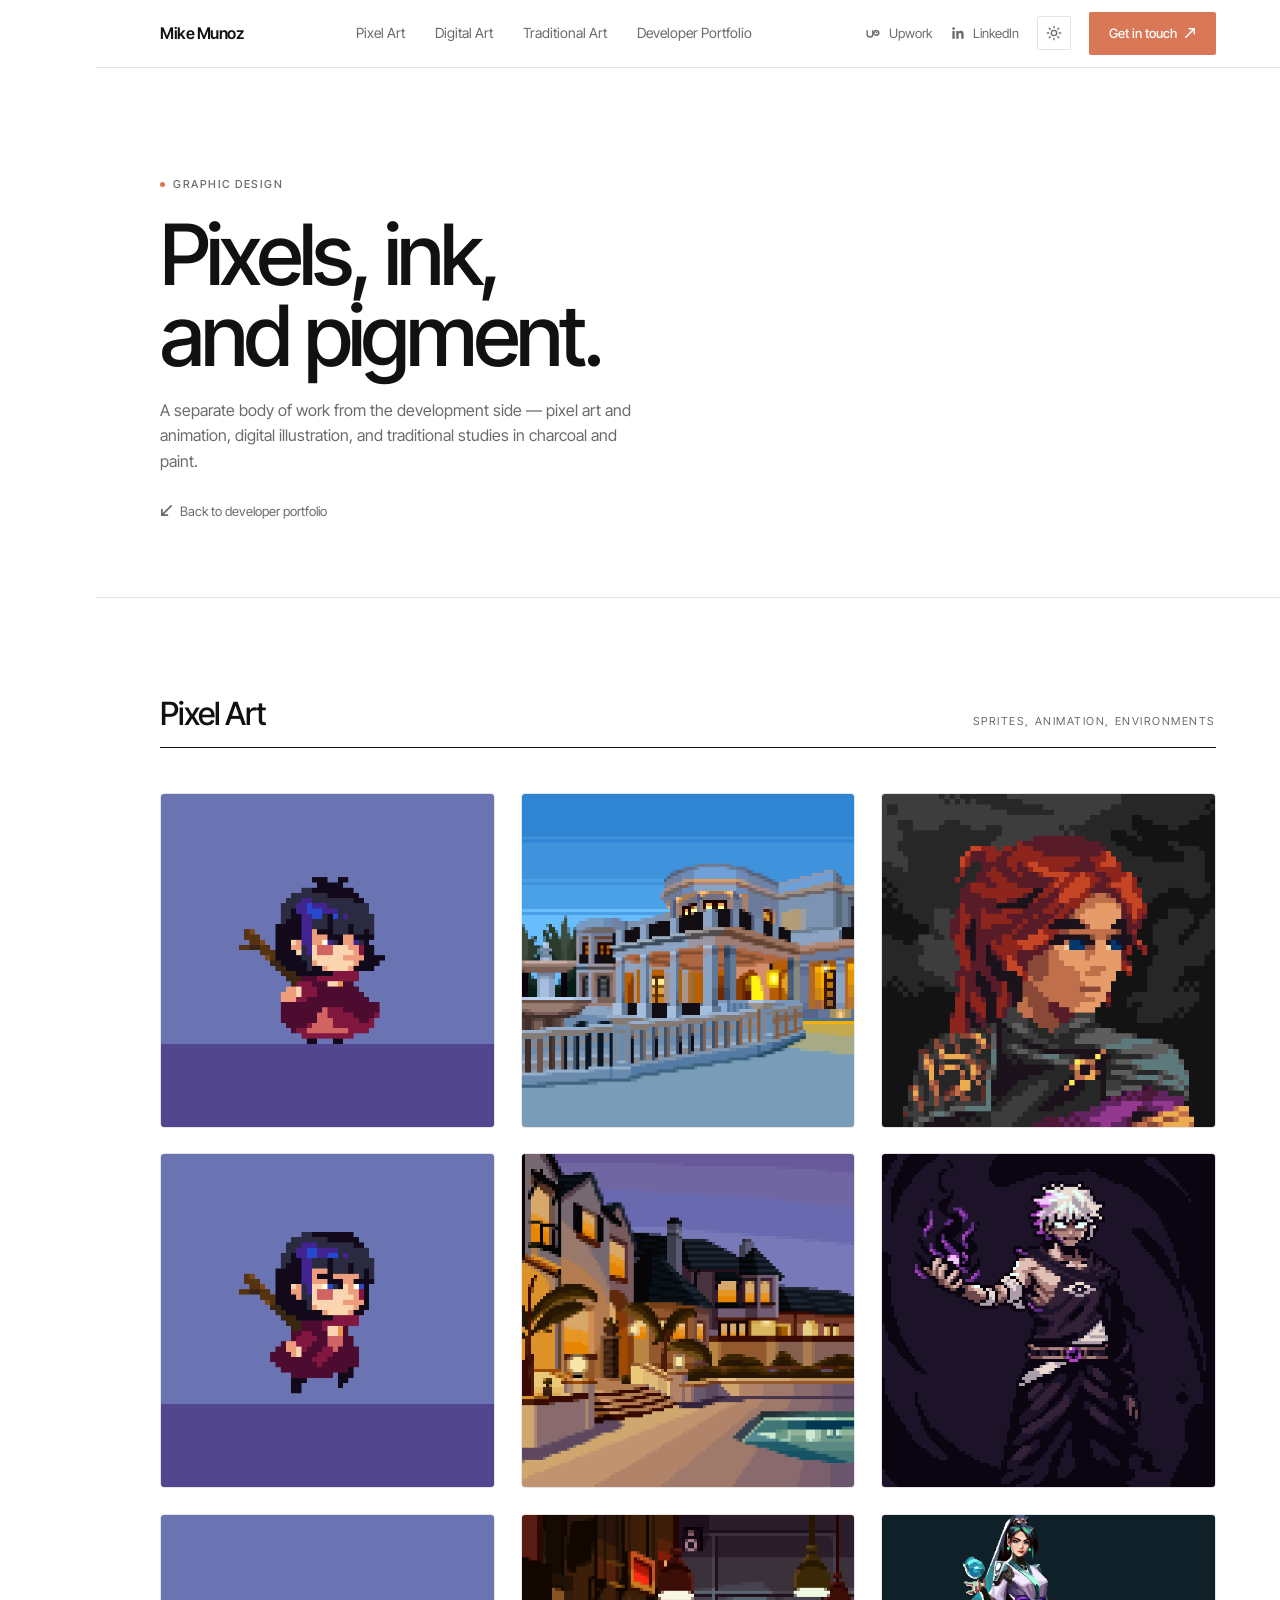
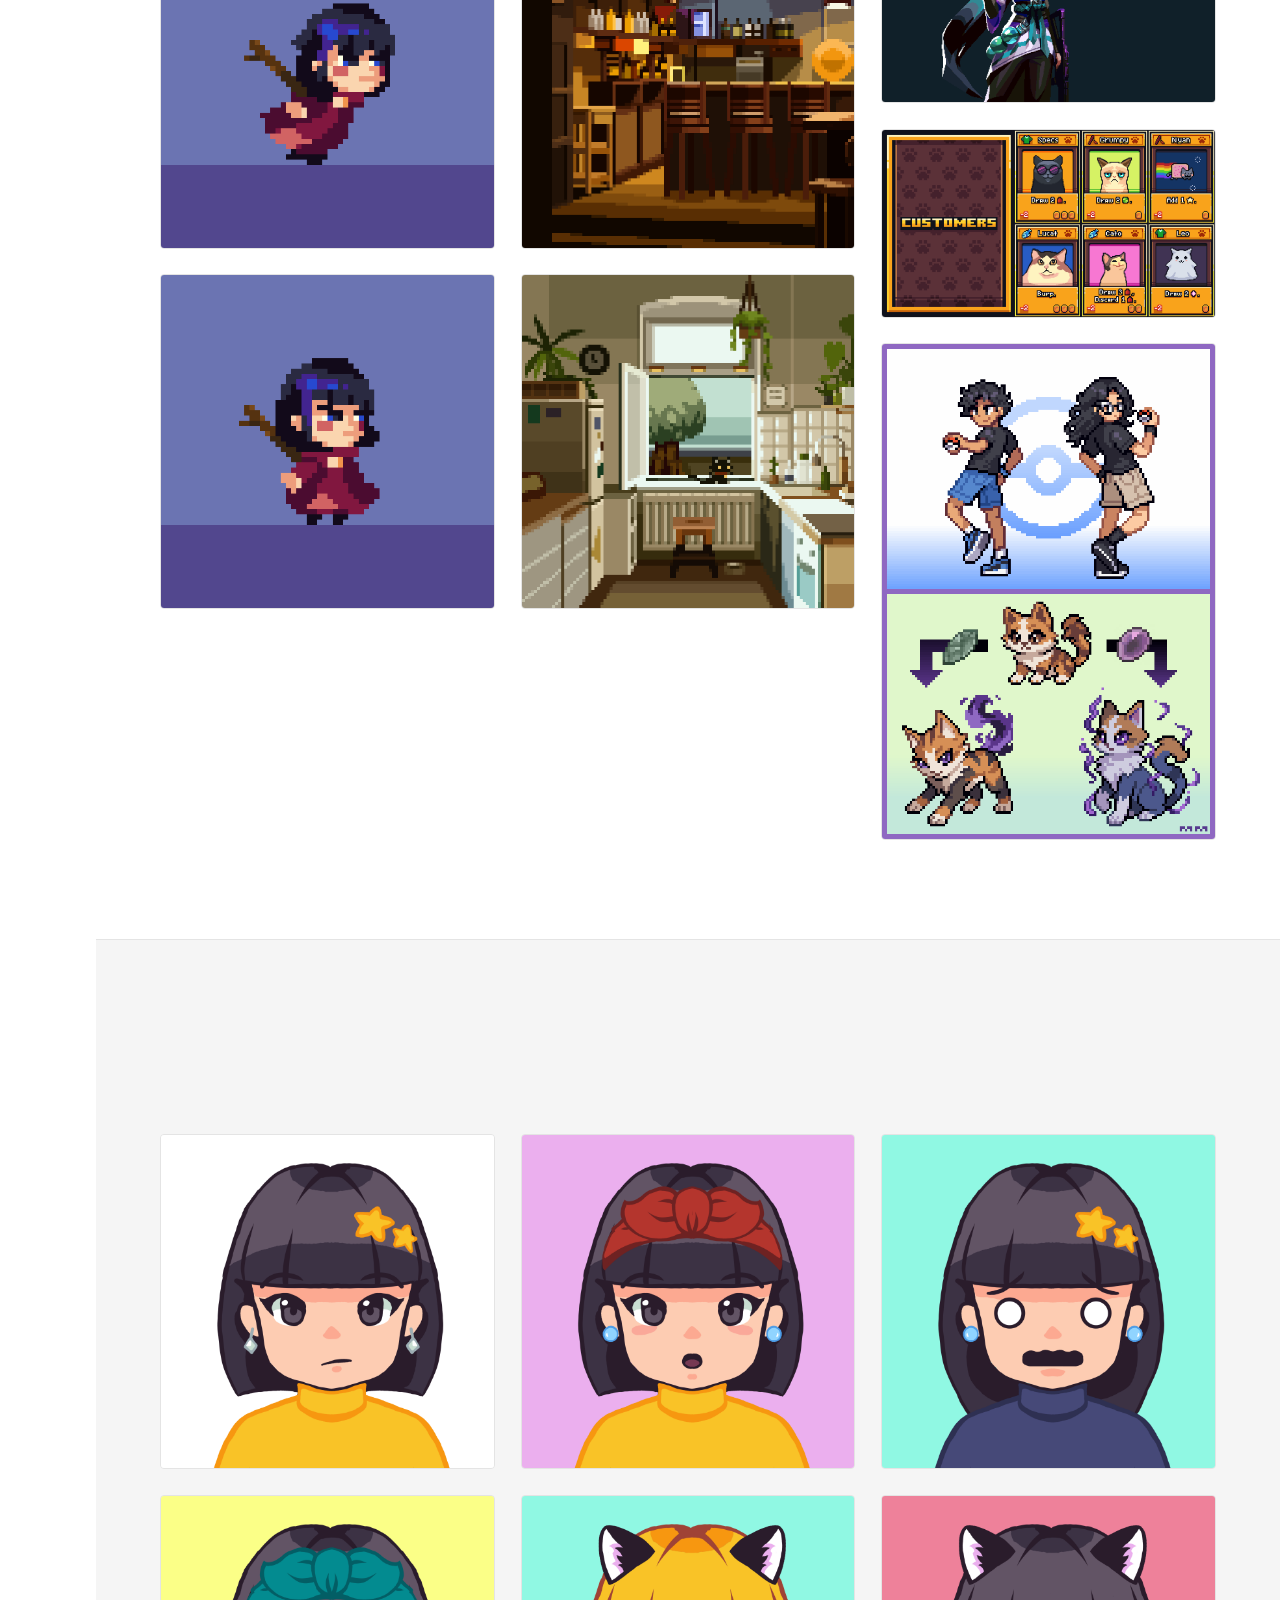
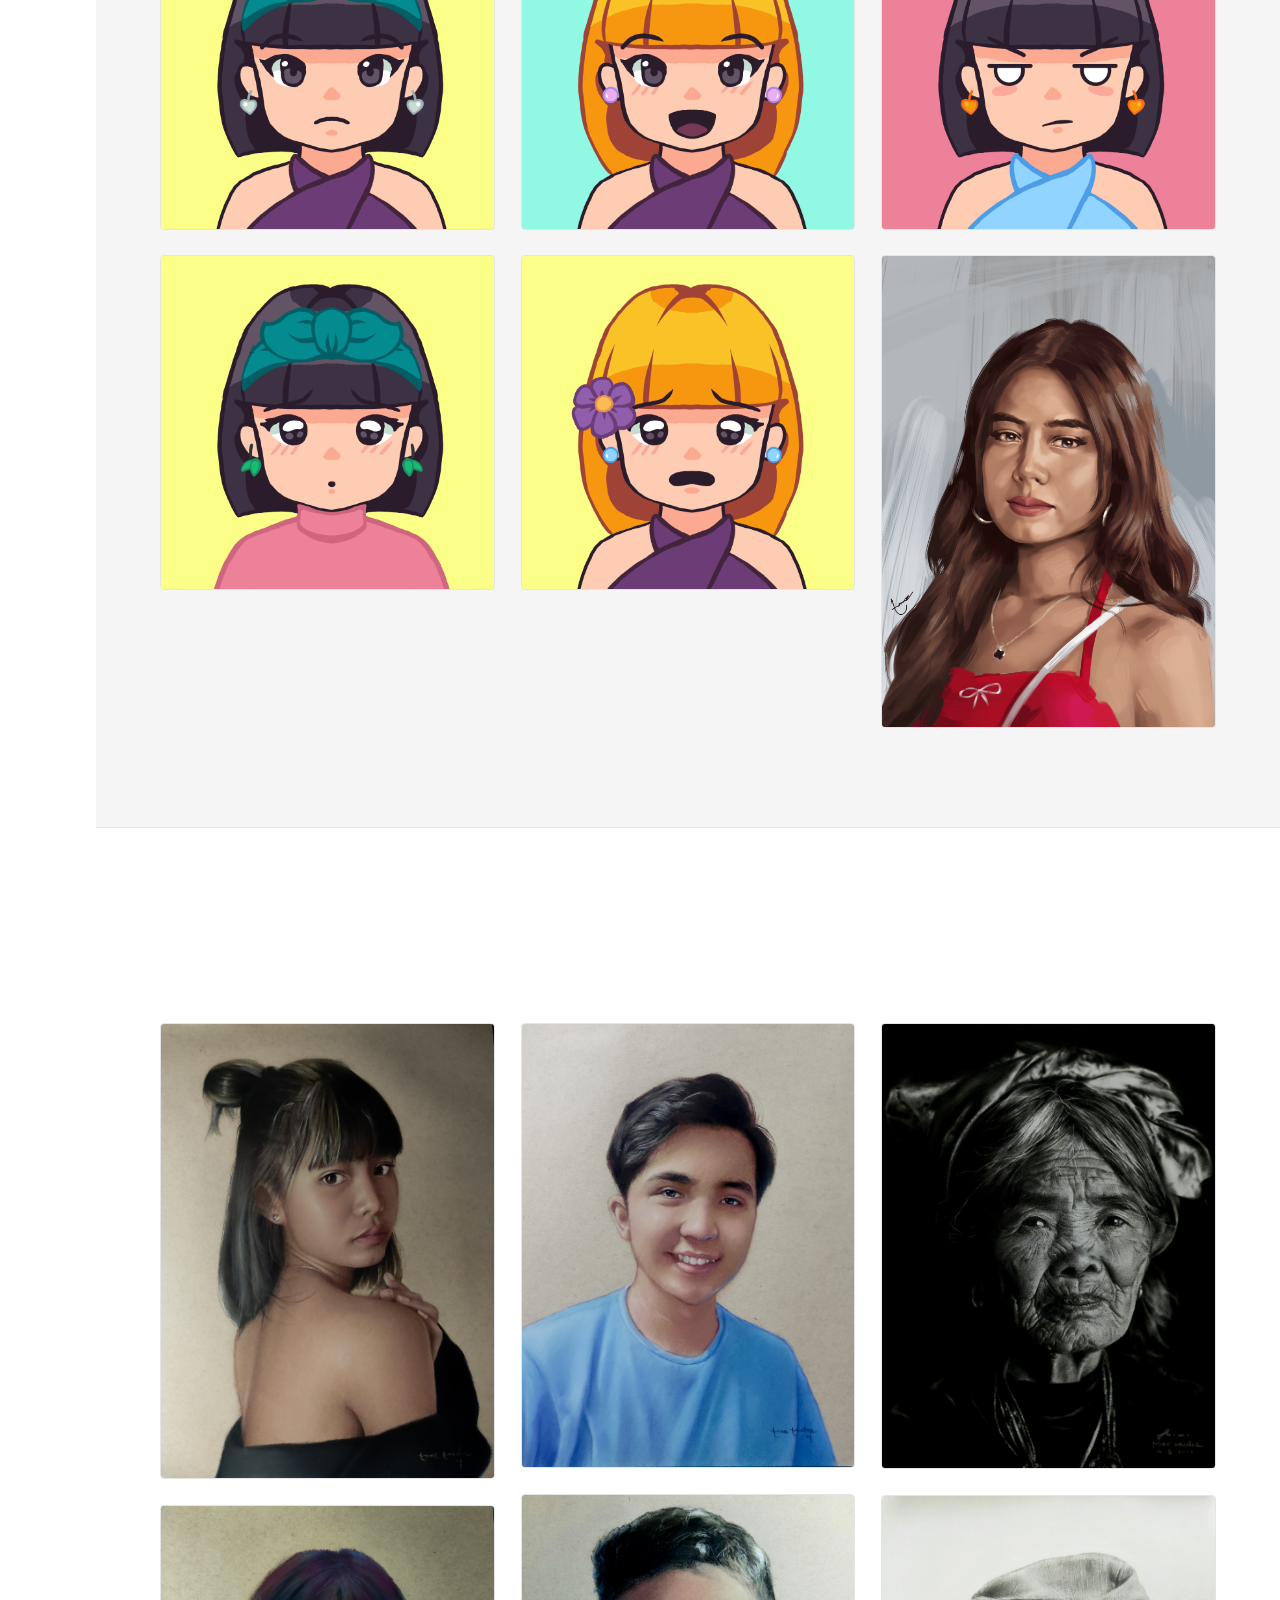
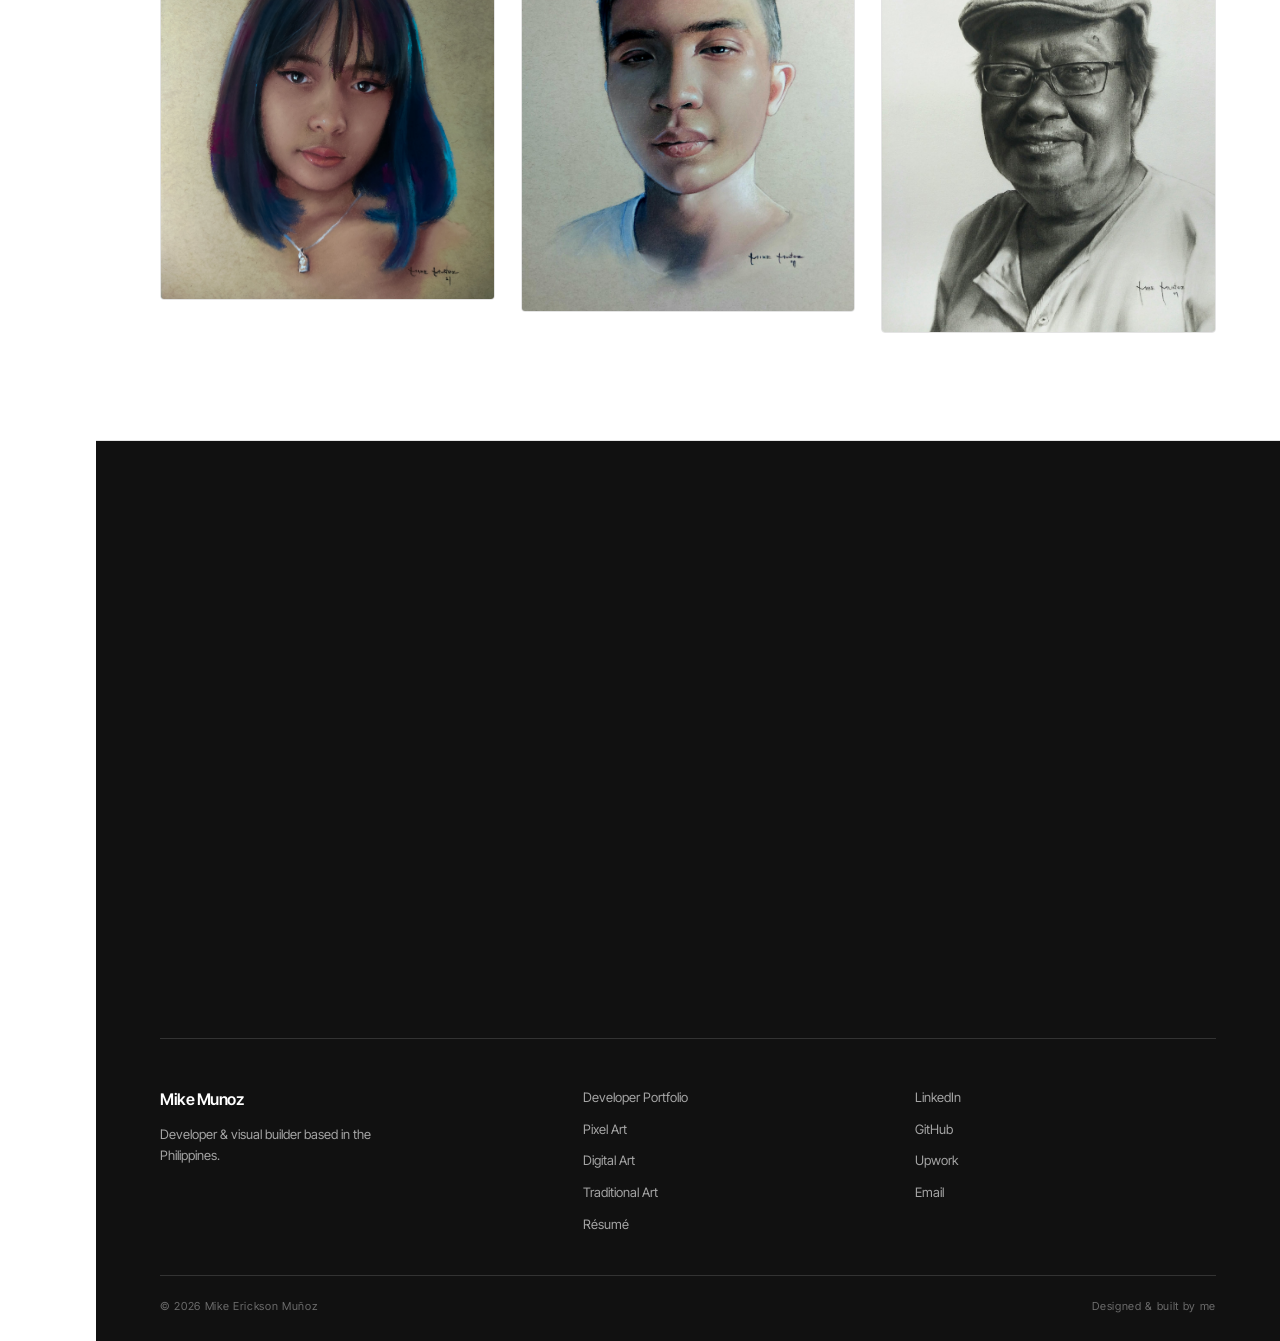
==== commit 98a1a881: "Add dark mode with a theme toggle The palette already ran through CSS variables, so most of this is " ====
--- a/graphic-design.html
+++ b/graphic-design.html
@@ -9,6 +9,19 @@
   <link rel="preconnect" href="https://fonts.googleapis.com" />
   <link rel="preconnect" href="https://fonts.gstatic.com" crossorigin />
   <link href="https://fonts.googleapis.com/css2?family=Inter+Tight:wght@400;500;600&display=swap" rel="stylesheet" />
+  <script>
+    // Runs before first paint so the correct theme is applied with no flash.
+    (function () {
+      try {
+        var saved = localStorage.getItem("theme");
+        var dark = saved ? saved === "dark"
+          : window.matchMedia("(prefers-color-scheme: dark)").matches;
+        document.documentElement.setAttribute("data-theme", dark ? "dark" : "light");
+      } catch (e) {
+        document.documentElement.setAttribute("data-theme", "light");
+      }
+    })();
+  </script>
 </head>
 <body id="top">
 
@@ -31,6 +44,11 @@
       <svg width="16" height="16" viewBox="0 0 24 24" fill="currentColor" aria-hidden="true"><path d="M20.45 20.45h-3.56v-5.57c0-1.33-.02-3.03-1.85-3.03-1.85 0-2.13 1.44-2.13 2.93v5.67H9.35V9h3.42v1.56h.05c.48-.9 1.64-1.85 3.37-1.85 3.6 0 4.26 2.37 4.26 5.46v6.28zM5.34 7.43a2.07 2.07 0 1 1 0-4.14 2.07 2.07 0 0 1 0 4.14zM7.12 20.45H3.55V9h3.57v11.45z"/></svg>
       <span>LinkedIn</span>
     </a>
+
+    <button class="theme-toggle" id="themeToggle" type="button" aria-label="Switch theme">
+      <svg class="icon-sun" width="16" height="16" viewBox="0 0 24 24" fill="none" stroke="currentColor" stroke-width="2" stroke-linecap="round" aria-hidden="true"><circle cx="12" cy="12" r="4"/><path d="M12 2v2M12 20v2M4.9 4.9l1.4 1.4M17.7 17.7l1.4 1.4M2 12h2M20 12h2M4.9 19.1l1.4-1.4M17.7 6.3l1.4-1.4"/></svg>
+      <svg class="icon-moon" width="16" height="16" viewBox="0 0 24 24" fill="none" stroke="currentColor" stroke-width="2" stroke-linecap="round" stroke-linejoin="round" aria-hidden="true"><path d="M21 12.8A9 9 0 1 1 11.2 3a7 7 0 0 0 9.8 9.8z"/></svg>
+    </button>
 
     <a class="nav-cta" href="#contact">
       Get in touch
--- a/style.css
+++ b/style.css
@@ -24,12 +24,65 @@
   --paper-2: #f5f5f5;
   --accent: #d97757;
 
+  /* The anchor bands stay dark in both themes, so they need their own tokens
+     rather than borrowing --ink, which inverts. */
+  --band-bg: #111111;
+  --band-fg: #ffffff;
+  --band-fg-2: rgba(255, 255, 255, 0.62);
+  --band-fg-3: rgba(255, 255, 255, 0.38);
+  --band-line: rgba(255, 255, 255, 0.14);
+
+  --nav-bg: rgba(255, 255, 255, 0.92);
+  --overlay: rgba(17, 17, 17, 0.5);
+
   --r-sm: 2px;
   --r-md: 4px;
 
   --pad-x: clamp(20px, 5vw, 88px);
   --shell: 1320px;
   --t: 120ms ease;
+}
+
+/* Dark theme. Applied by [data-theme] when the visitor has chosen, or by the
+   system preference when they have not. Keep the two blocks in sync. */
+:root[data-theme="dark"] {
+  --ink: #ededed;
+  --ink-2: #a3a3a3;
+  --ink-3: #8a8a8a;
+  --line: #2b2b2b;
+  --paper: #121212;
+  --paper-2: #1a1a1a;
+  --accent: #e08a6b;
+
+  --band-bg: #000000;
+  --band-fg: #ffffff;
+  --band-fg-2: rgba(255, 255, 255, 0.6);
+  --band-fg-3: rgba(255, 255, 255, 0.4);
+  --band-line: rgba(255, 255, 255, 0.12);
+
+  --nav-bg: rgba(18, 18, 18, 0.92);
+  --overlay: rgba(0, 0, 0, 0.62);
+}
+
+@media (prefers-color-scheme: dark) {
+  :root:not([data-theme="light"]) {
+    --ink: #ededed;
+    --ink-2: #a3a3a3;
+    --ink-3: #8a8a8a;
+    --line: #2b2b2b;
+    --paper: #121212;
+    --paper-2: #1a1a1a;
+    --accent: #e08a6b;
+
+    --band-bg: #000000;
+    --band-fg: #ffffff;
+    --band-fg-2: rgba(255, 255, 255, 0.6);
+    --band-fg-3: rgba(255, 255, 255, 0.4);
+    --band-line: rgba(255, 255, 255, 0.12);
+
+    --nav-bg: rgba(18, 18, 18, 0.92);
+    --overlay: rgba(0, 0, 0, 0.62);
+  }
 }
 
 body {
@@ -90,7 +143,7 @@
 }
 
 .kicker--invert {
-  color: rgba(255, 255, 255, 0.65);
+  color: var(--band-fg-2);
 }
 
 .btn {
@@ -139,7 +192,7 @@
   gap: 24px;
   padding: 0 var(--pad-x);
   height: 68px;
-  background: rgba(255, 255, 255, 0.92);
+  background: var(--nav-bg);
   backdrop-filter: blur(8px);
   border-bottom: 1px solid var(--line);
 }
@@ -151,7 +204,7 @@
 }
 
 .wordmark--invert {
-  color: #fff;
+  color: var(--band-fg);
 }
 
 .nav-links {
@@ -930,8 +983,8 @@
    -------------------------------------------------------------------------- */
 
 .band {
-  background: var(--ink);
-  color: #fff;
+  background: var(--band-bg);
+  color: var(--band-fg);
   padding: clamp(84px, 14vh, 160px) var(--pad-x);
 }
 
@@ -951,7 +1004,7 @@
   max-width: 48ch;
   margin-top: 22px;
   font-size: 16px;
-  color: rgba(255, 255, 255, 0.62);
+  color: var(--band-fg-2);
 }
 
 .band-actions {
@@ -965,20 +1018,20 @@
 .band-email {
   font-size: clamp(1rem, 1.8vw, 1.35rem);
   letter-spacing: -0.02em;
-  color: rgba(255, 255, 255, 0.78);
-  border-bottom: 1px solid rgba(255, 255, 255, 0.24);
+  color: var(--band-fg-2);
+  border-bottom: 1px solid var(--band-line);
   padding-bottom: 3px;
   transition: color var(--t), border-color var(--t);
 }
 
 .band-email:hover {
-  color: #fff;
+  color: var(--band-fg);
   border-bottom-color: var(--accent);
 }
 
 #footer {
-  background: var(--ink);
-  color: #fff;
+  background: var(--band-bg);
+  color: var(--band-fg);
   padding: 0 var(--pad-x) 26px;
 }
 
@@ -989,13 +1042,13 @@
   max-width: var(--shell);
   margin: 0 auto;
   padding: 48px 0 40px;
-  border-top: 1px solid rgba(255, 255, 255, 0.14);
+  border-top: 1px solid var(--band-line);
 }
 
 .footer-brand p {
   margin-top: 12px;
   font-size: 13px;
-  color: rgba(255, 255, 255, 0.5);
+  color: var(--band-fg-2);
   max-width: 34ch;
 }
 
@@ -1005,7 +1058,7 @@
   flex-direction: column;
   gap: 11px;
   font-size: 13px;
-  color: rgba(255, 255, 255, 0.62);
+  color: var(--band-fg-2);
 }
 
 .footer-nav a,
@@ -1026,10 +1079,10 @@
   max-width: var(--shell);
   margin: 0 auto;
   padding-top: 22px;
-  border-top: 1px solid rgba(255, 255, 255, 0.14);
+  border-top: 1px solid var(--band-line);
   font-size: 11px;
   letter-spacing: 0.06em;
-  color: rgba(255, 255, 255, 0.38);
+  color: var(--band-fg-3);
 }
 
 /* --------------------------------------------------------------------------
@@ -1079,7 +1132,7 @@
   position: fixed;
   inset: 0;
   z-index: 90;
-  background: rgba(17, 17, 17, 0.5);
+  background: var(--overlay);
   backdrop-filter: blur(2px);
   opacity: 0;
   visibility: hidden;
@@ -1186,7 +1239,7 @@
   place-items: center;
   border: 1px solid var(--line);
   border-radius: var(--r-sm);
-  background: rgba(255, 255, 255, 0.94);
+  background: var(--paper);
   color: var(--ink);
   cursor: pointer;
   transition: border-color var(--t), color var(--t);
@@ -1203,6 +1256,35 @@
 
 .drawer-carousel-btn.next {
   right: 12px;
+}
+
+.drawer-expand-btn {
+  position: absolute;
+  top: 12px;
+  right: 12px;
+  z-index: 2;
+  display: inline-flex;
+  align-items: center;
+  gap: 7px;
+  padding: 8px 12px;
+  border: 0;
+  border-radius: var(--r-sm);
+  background: rgba(17, 17, 17, 0.82);
+  color: #fff;
+  font-family: inherit;
+  font-size: 10px;
+  letter-spacing: 0.12em;
+  text-transform: uppercase;
+  cursor: pointer;
+  transition: background var(--t);
+}
+
+.drawer-expand-btn:hover {
+  background: var(--accent);
+}
+
+.drawer-carousel-track {
+  cursor: zoom-in;
 }
 
 .drawer-carousel-dots {
@@ -1263,6 +1345,217 @@
 }
 
 /* --------------------------------------------------------------------------
+   Lightbox — sits above the drawer, shows the image uncropped
+   -------------------------------------------------------------------------- */
+
+#lightbox {
+  position: fixed;
+  inset: 0;
+  z-index: 120;
+  display: flex;
+  align-items: center;
+  justify-content: center;
+  gap: clamp(8px, 2vw, 24px);
+  padding: clamp(48px, 7vh, 84px) clamp(12px, 4vw, 64px);
+  background: rgba(10, 10, 10, 0.94);
+  opacity: 0;
+  visibility: hidden;
+  transition: opacity 200ms ease, visibility 200ms ease;
+}
+
+#lightbox.open {
+  opacity: 1;
+  visibility: visible;
+}
+
+.lightbox-stage {
+  display: flex;
+  align-items: center;
+  justify-content: center;
+  min-width: 0;
+  max-width: 100%;
+  max-height: 100%;
+  cursor: zoom-out;
+}
+
+.lightbox-stage img {
+  max-width: 100%;
+  max-height: calc(100vh - clamp(96px, 14vh, 168px));
+  width: auto;
+  height: auto;
+  object-fit: contain;
+  border-radius: var(--r-md);
+}
+
+.lightbox-close,
+.lightbox-nav {
+  flex: none;
+  display: grid;
+  place-items: center;
+  width: 44px;
+  height: 44px;
+  border: 1px solid rgba(255, 255, 255, 0.22);
+  border-radius: var(--r-sm);
+  background: transparent;
+  color: #fff;
+  cursor: pointer;
+  transition: border-color var(--t), background var(--t);
+}
+
+.lightbox-close:hover,
+.lightbox-nav:hover {
+  border-color: var(--accent);
+  background: var(--accent);
+}
+
+.lightbox-close {
+  position: absolute;
+  top: clamp(12px, 2.5vh, 24px);
+  right: clamp(12px, 2.5vw, 28px);
+}
+
+.lightbox-counter {
+  position: absolute;
+  left: 50%;
+  bottom: clamp(14px, 3vh, 30px);
+  transform: translateX(-50%);
+  font-size: 11px;
+  letter-spacing: 0.16em;
+  color: rgba(255, 255, 255, 0.62);
+}
+
+@media (max-width: 780px) {
+  #lightbox {
+    padding: 60px 10px 56px;
+    gap: 0;
+  }
+
+  /* Float the arrows over the image so it gets the full width instead of
+     sharing the row with two buttons. */
+  .lightbox-nav {
+    position: absolute;
+    top: 50%;
+    transform: translateY(-50%);
+    width: 38px;
+    height: 38px;
+    background: rgba(17, 17, 17, 0.6);
+  }
+
+  .lightbox-nav.prev {
+    left: 8px;
+  }
+
+  .lightbox-nav.next {
+    right: 8px;
+  }
+
+  .lightbox-close {
+    width: 38px;
+    height: 38px;
+  }
+
+  .lightbox-stage img {
+    max-height: calc(100vh - 116px);
+  }
+}
+
+/* --------------------------------------------------------------------------
+   Theme toggle
+   -------------------------------------------------------------------------- */
+
+/* Applied by the toggle for the length of the switch only. Without it the
+   whole page changes luminance in a single frame, which reads as a flash.
+   Scoped to colour properties so nothing else animates, and removed straight
+   after so page load and normal hovers stay instant. */
+:root.theme-transition,
+:root.theme-transition *,
+:root.theme-transition *::before,
+:root.theme-transition *::after {
+  transition: background-color 320ms ease,
+              color 320ms ease,
+              border-color 320ms ease,
+              fill 320ms ease,
+              stroke 320ms ease !important;
+}
+
+@media (prefers-reduced-motion: reduce) {
+  :root.theme-transition,
+  :root.theme-transition *,
+  :root.theme-transition *::before,
+  :root.theme-transition *::after {
+    transition: none !important;
+  }
+}
+
+.theme-toggle {
+  display: inline-grid;
+  place-items: center;
+  width: 34px;
+  height: 34px;
+  padding: 0;
+  border: 1px solid var(--line);
+  border-radius: var(--r-sm);
+  background: transparent;
+  color: var(--ink-2);
+  cursor: pointer;
+  transition: color var(--t), border-color var(--t);
+}
+
+.theme-toggle:hover {
+  color: var(--accent);
+  border-color: var(--accent);
+}
+
+/* Show the icon for the theme you would switch TO, not the current one. */
+.theme-toggle .icon-moon {
+  display: none;
+}
+
+:root[data-theme="dark"] .theme-toggle .icon-sun {
+  display: none;
+}
+
+:root[data-theme="dark"] .theme-toggle .icon-moon {
+  display: block;
+}
+
+/* --------------------------------------------------------------------------
+   Dark-theme component fixes
+   -------------------------------------------------------------------------- */
+
+/* Several devicon logos are solid black, so they vanish against a dark panel.
+   A light tile keeps every logo legible in both states. */
+:root[data-theme="dark"] .skill-list img {
+  background: #f2f2f2;
+  padding: 2px;
+  border-radius: 2px;
+  box-sizing: content-box;
+}
+
+:root[data-theme="dark"] .btn-primary:hover,
+:root[data-theme="dark"] .nav-cta:hover {
+  background: #eda488;
+}
+
+/* Screenshots are bright white panels; take the glare off slightly until the
+   card is hovered. */
+:root[data-theme="dark"] .project-thumb img,
+:root[data-theme="dark"] .cert-image {
+  filter: brightness(0.92);
+}
+
+:root[data-theme="dark"] .project-card:hover .project-thumb img,
+:root[data-theme="dark"] .project-card:focus-visible .project-thumb img,
+:root[data-theme="dark"] .cert-card:hover .cert-image,
+:root[data-theme="dark"] .cert-card:focus-visible .cert-image {
+  filter: none;
+}
+
+:root[data-theme="dark"] .hero-right img {
+  filter: grayscale(1) contrast(1.02) brightness(0.9);
+}
+
+/* --------------------------------------------------------------------------
    Reveal on scroll
    -------------------------------------------------------------------------- */
 
